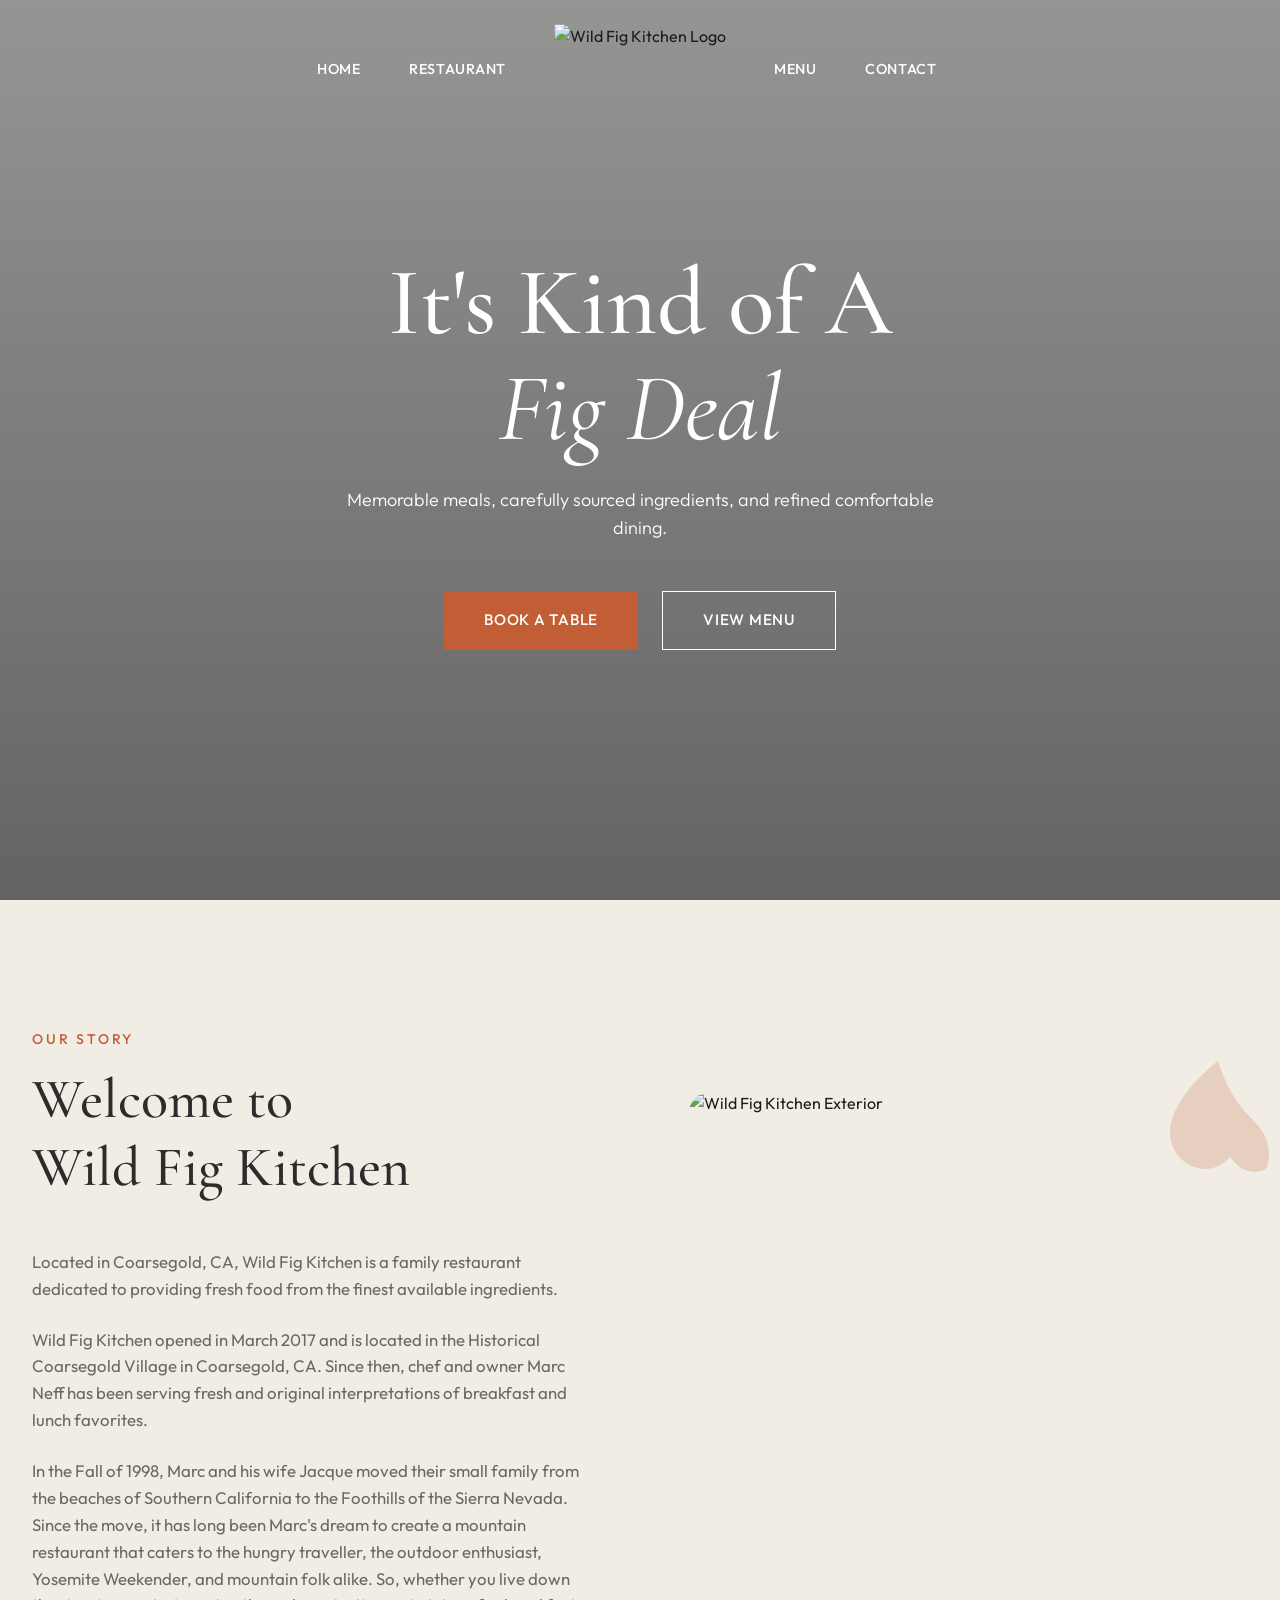
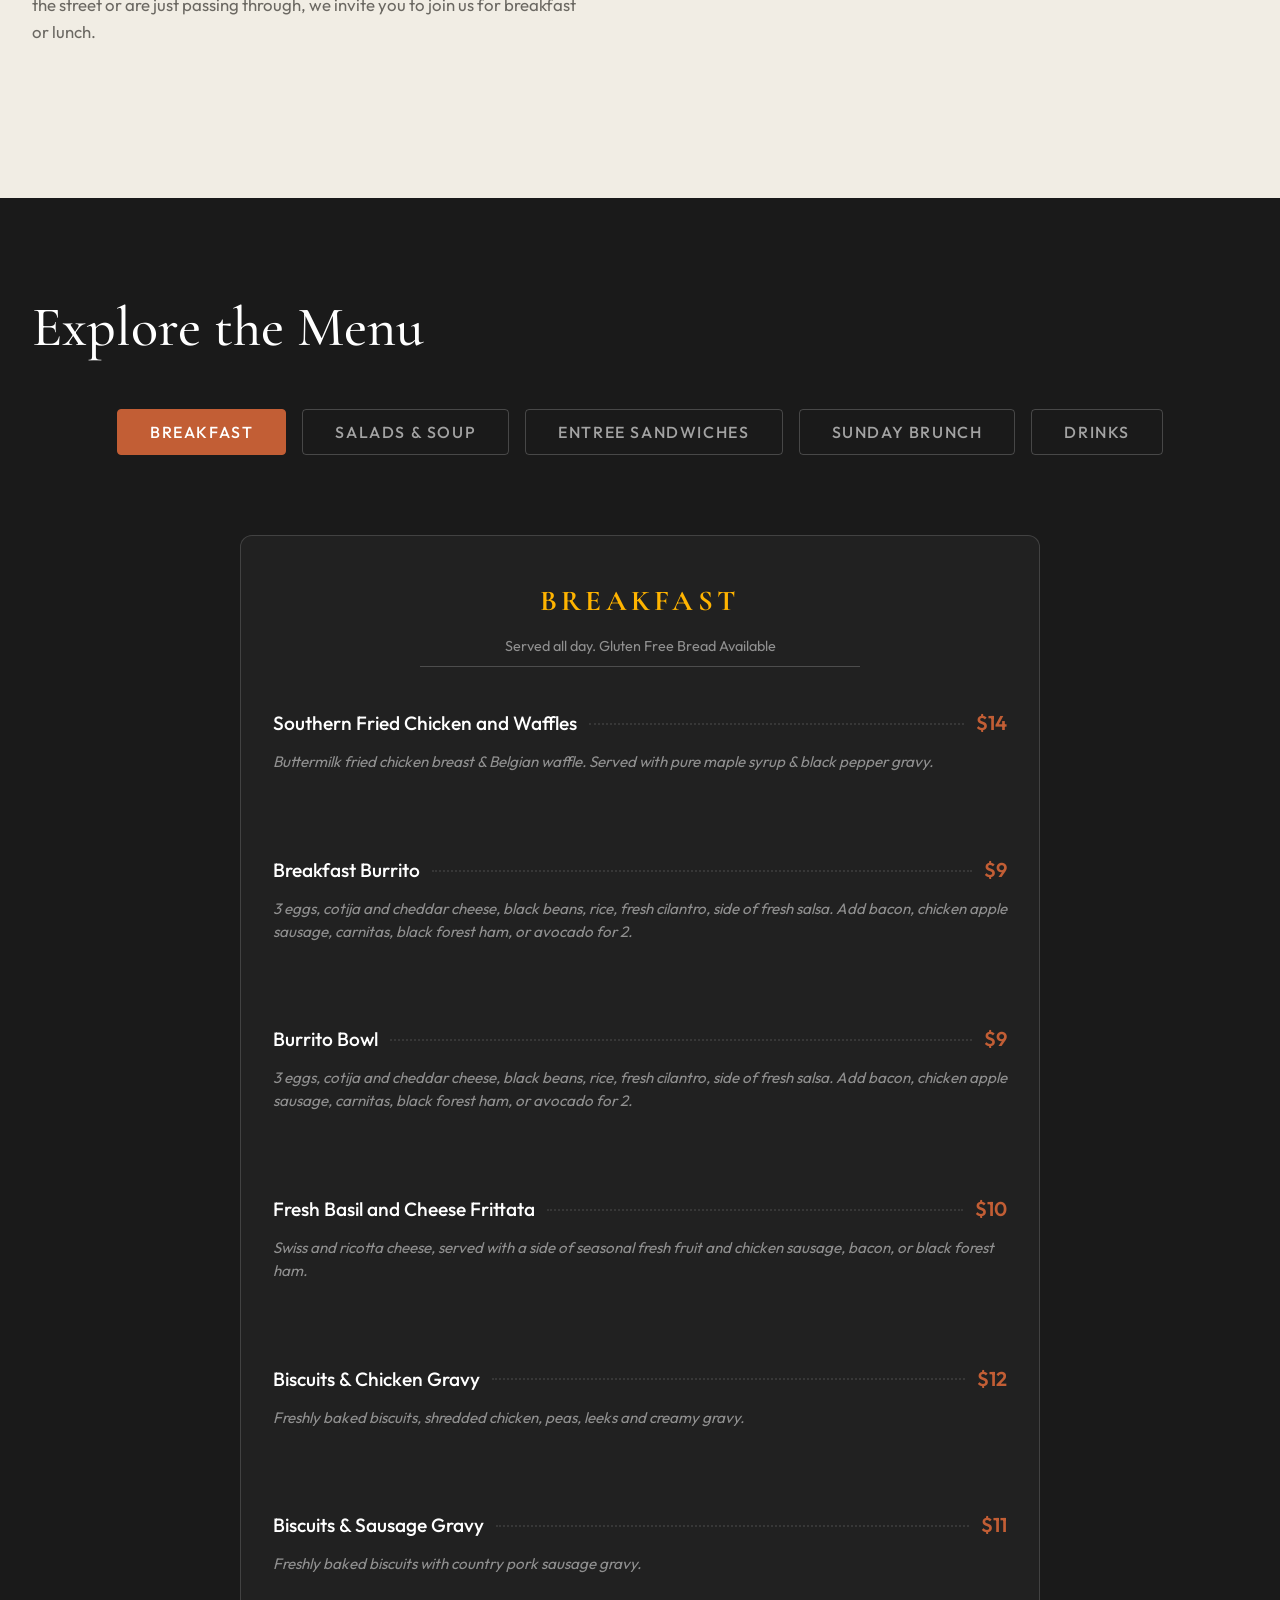
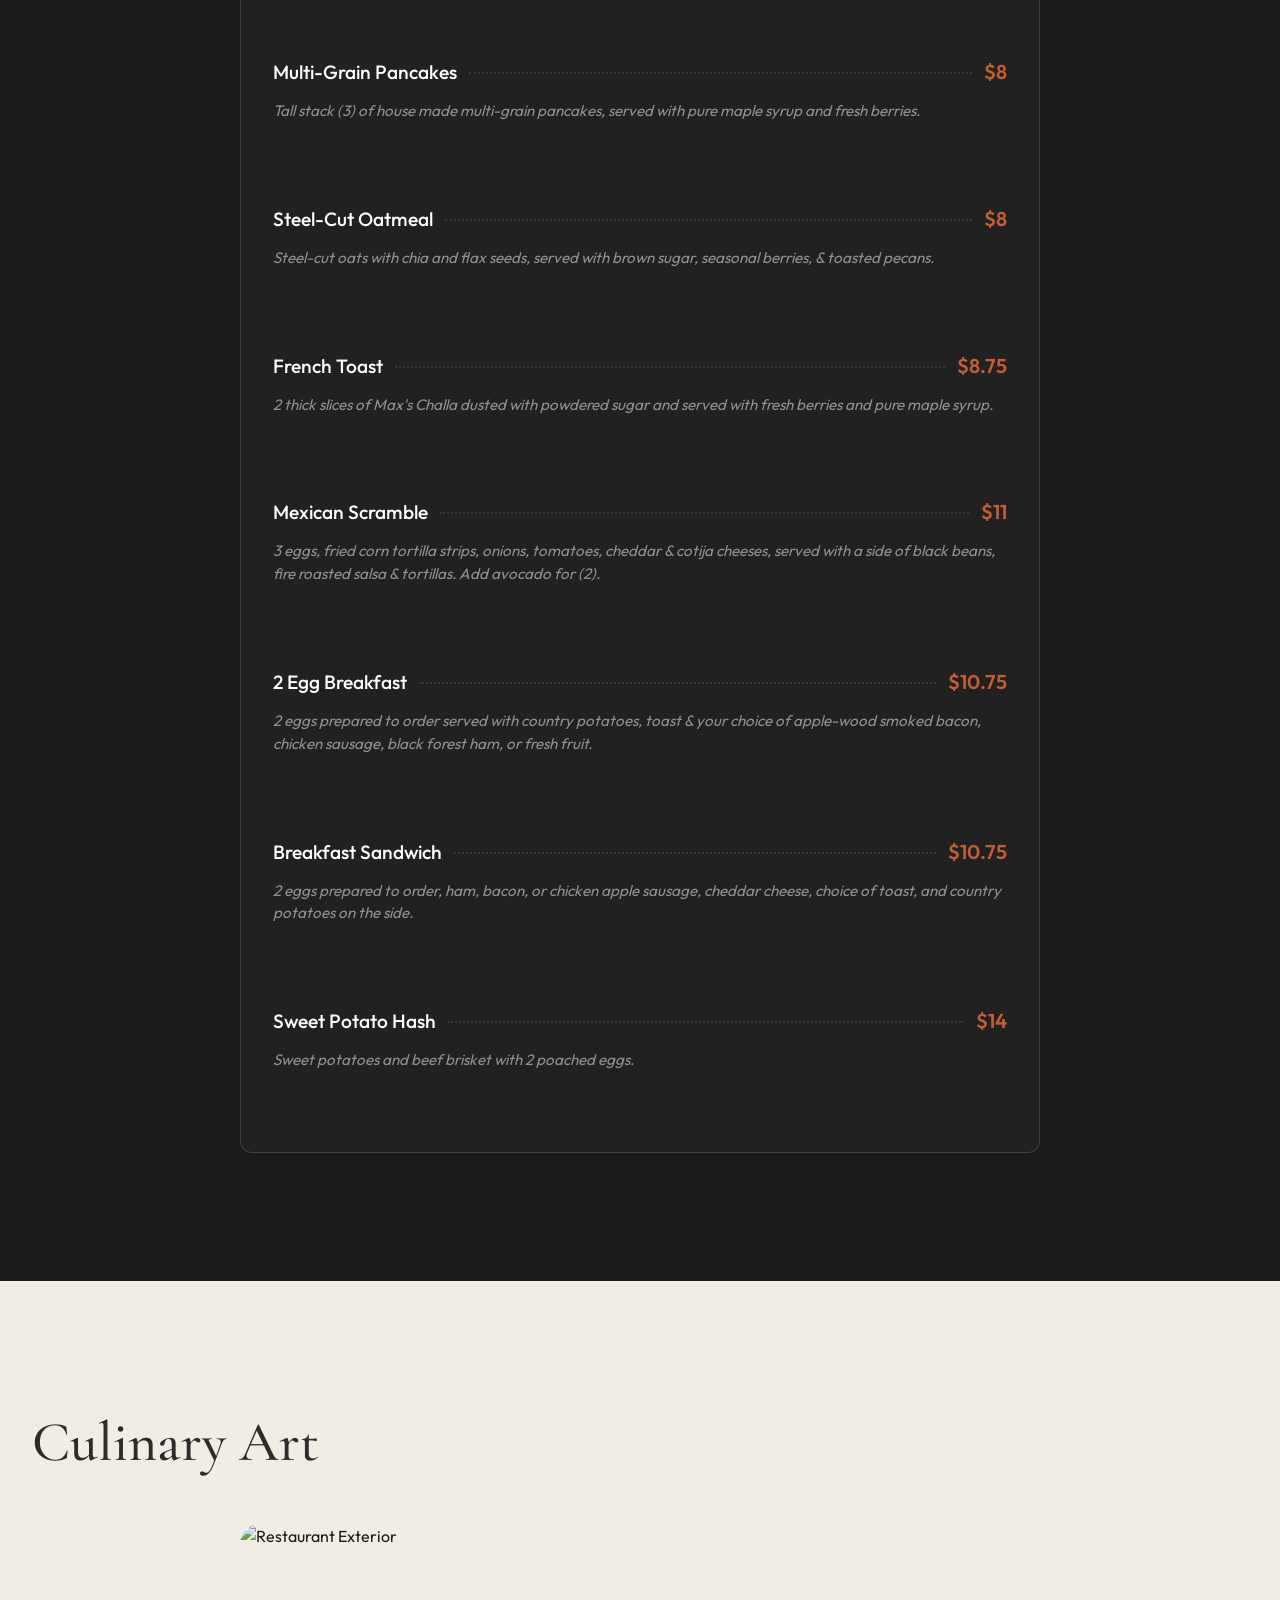
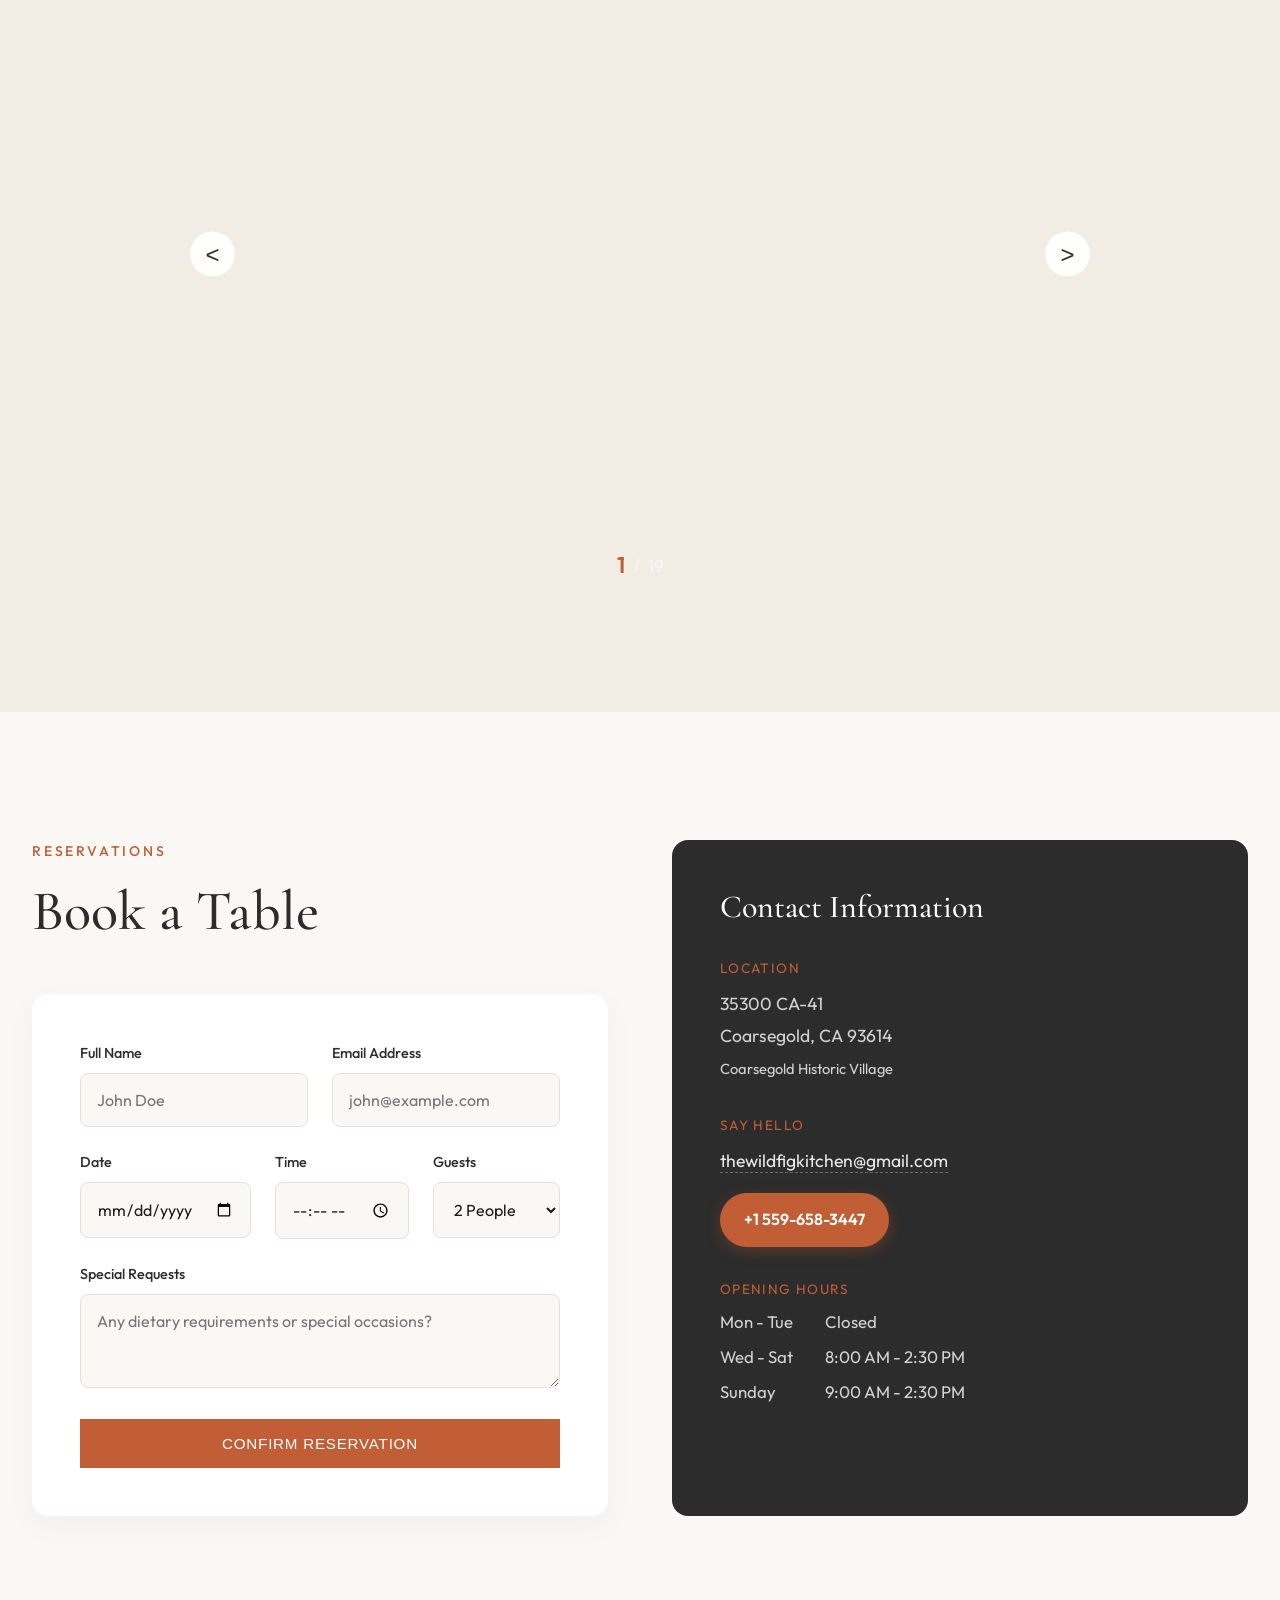
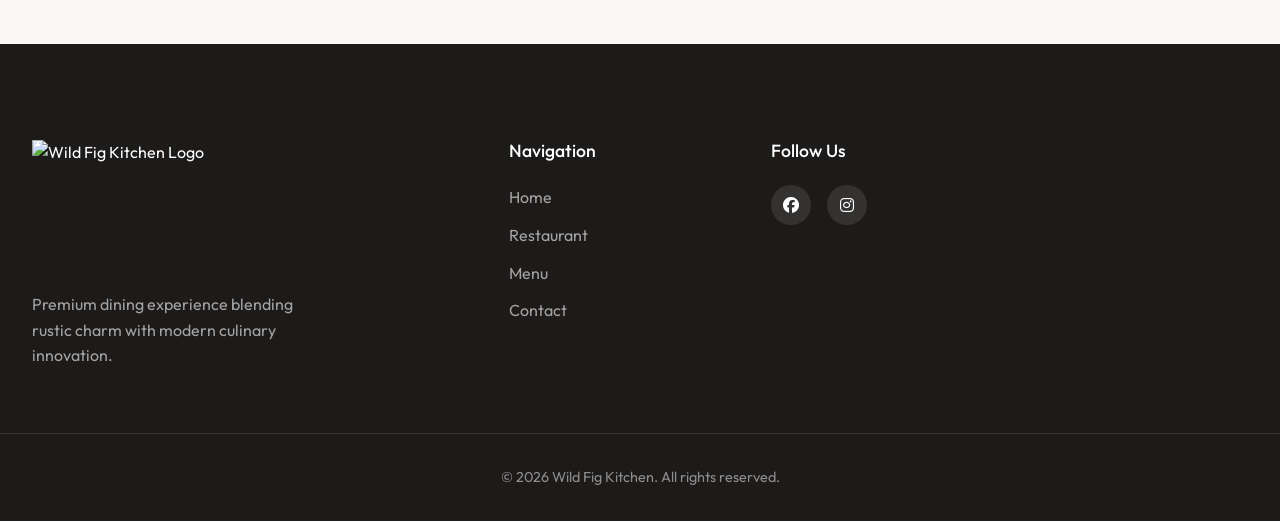
==== index.html @ 7c69e4b7 "Add files via upload" ====
<!DOCTYPE html>
<html lang="en">

<head>
    <meta charset="UTF-8">
    <meta name="viewport" content="width=device-width, initial-scale=1.0">
    <title>Wild Fig Kitchen | Premium Dining Experience</title>
    <!-- Fonts -->
    <link rel="preconnect" href="https://fonts.googleapis.com">
    <link rel="preconnect" href="https://fonts.gstatic.com" crossorigin>
    <link
        href="https://fonts.googleapis.com/css2?family=Cormorant+Garamond:ital,wght@0,400;0,500;0,600;0,700;1,400&family=Outfit:wght@300;400;500;600&display=swap"
        rel="stylesheet">
    <!-- Font Awesome -->
    <link rel="stylesheet" href="https://cdnjs.cloudflare.com/ajax/libs/font-awesome/6.5.1/css/all.min.css">
    <!-- Favicon -->
    <link rel="icon" type="image/png" href="assets/brand/logo.png">
    <!-- CSS -->
    <link rel="stylesheet" href="style.css">
</head>

<body>

    <!-- Navigation -->
    <nav class="navbar" id="navbar">
        <div class="nav-container">
            <ul class="nav-links left-links">
                <li><a href="#home">Home</a></li>
                <li><a href="#restaurant">Restaurant</a></li>
            </ul>

            <a href="#home" class="logo">
                <img src="assets/brand/logo.png" alt="Wild Fig Kitchen Logo" class="brand-logo">
            </a>

            <ul class="nav-links right-links">
                <li><a href="#menu">Menu</a></li>
                <li><a href="#contact">Contact</a></li>
            </ul>

            <button class="hamburger" id="hamburger" aria-label="Toggle Navigation">
                <span class="bar"></span>
                <span class="bar"></span>
                <span class="bar"></span>
            </button>
        </div>
        <!-- Mobile Navigation pane -->
        <div class="mobile-nav" id="mobile-nav">
            <ul class="mobile-links">
                <li><a href="#home">Home</a></li>
                <li><a href="#restaurant">Restaurant</a></li>
                <li><a href="#menu">Menu</a></li>
                <li><a href="#contact">Contact</a></li>
            </ul>
        </div>
    </nav>

    <!-- Hero Section -->
    <header class="hero" id="home">
        <!-- Background image is set in CSS -->
        <div class="hero-overlay"></div>
        <div class="hero-content">
            <h1 class="hero-title animate-on-load">It's Kind of A <br> <span class="text-italic">Fig Deal</span></h1>
            <p class="hero-subtitle animate-on-load delay-1">Memorable meals, carefully sourced ingredients, and refined
                comfortable dining.</p>
            <div class="hero-actions animate-on-load delay-2">
                <a href="#contact" class="btn btn-primary">Book a Table</a>
                <a href="#menu" class="btn btn-secondary">View Menu</a>
            </div>

        </div>
    </header>



    <!-- Restaurant Story -->
    <section class="section restaurant-story bg-alt" id="restaurant">
        <div class="container story-grid">
            <div class="story-content-column fade-in delay-2">
                <span class="section-subtitle">Our Story</span>
                <h2 class="section-title">Welcome to<br> Wild Fig Kitchen</h2>
                <p>Located in Coarsegold, CA, Wild Fig Kitchen is a family restaurant dedicated to providing fresh food
                    from the finest available ingredients.</p>
                <p>Wild Fig Kitchen opened in March 2017 and is located in the Historical Coarsegold Village in
                    Coarsegold, CA. Since then, chef and owner Marc Neff has been serving fresh and original
                    interpretations of breakfast and lunch favorites.</p>
                <p>In the Fall of 1998, Marc and his wife Jacque moved their small family from the beaches of Southern
                    California to the Foothills of the Sierra Nevada. Since the move, it has long been Marc's dream to
                    create a mountain restaurant that caters to the hungry traveller, the outdoor enthusiast, Yosemite
                    Weekender, and mountain folk alike. So, whether you live down the street or are just passing
                    through, we invite you to join us for breakfast or lunch.</p>
            </div>
            <div class="story-image-column fade-in">
                <div class="image-slider-wrapper">
                    <div class="image-slider">
                        <img src="./assets/exterior.jpg" alt="Wild Fig Kitchen Exterior" class="slide-img">
                        <img src="./assets/owner.jpg" alt="Wild Fig Kitchen Welcome" class="slide-img">
                        <img src="./assets/menu/monte-cristo.jpg" alt="Signature Monte Cristo Sandwich"
                            class="slide-img">
                        <img src="./assets/menu/wild-fig-salad.jpg" alt="Wild Fig Fresh Salad" class="slide-img">
                    </div>

                    <div class="leaf-decor">
                        <svg viewBox="0 0 100 100" fill="none" xmlns="http://www.w3.org/2000/svg">
                            <path
                                d="M50 0C50 0 10 30 10 60C10 76.5 23.5 90 40 90C47.5 90 55 86 60 80C75 100 90 90 90 90C90 90 100 70 80 50C70 40 60 30 50 0Z"
                                fill="currentColor" />
                        </svg>
                    </div>
                </div>
            </div>
        </div>
    </section>

    <!-- Menu Preview -->
    <section class="section menu-preview" id="menu">
        <div class="container">
            <h2 class="section-title text-center fade-in">Explore the Menu</h2>
            
            <div class="menu-tabs fade-in delay-1">
                <button class="tab-btn active" data-category="breakfast">Breakfast</button>
                <button class="tab-btn" data-category="salads-soup">Salads & Soup</button>
                <button class="tab-btn" data-category="entree-sandwiches">Entree Sandwiches</button>
                <button class="tab-btn" data-category="brunch">Sunday Brunch</button>
                <button class="tab-btn" data-category="drinks">Drinks</button>
            </div>

            <div class="menu-table-container fade-in delay-2">
                
                <!-- Breakfast Pane -->
                <div class="menu-category-pane active" id="breakfast">
                    <div class="menu-category-header">
                        <h3>Breakfast</h3>
                        <p>Served all day. Gluten Free Bread Available</p>
                    </div>
                    
                    <div class="menu-table">
                        <div class="menu-item-row">
                            <span class="menu-item-name">Southern Fried Chicken and Waffles</span>
                            <span class="menu-item-price">$14</span>
                            <p class="menu-item-desc">Buttermilk fried chicken breast & Belgian waffle. Served with pure maple syrup & black pepper gravy.</p>
                        </div>
                        <div class="menu-item-row">
                            <span class="menu-item-name">Breakfast Burrito</span>
                            <span class="menu-item-price">$9</span>
                            <p class="menu-item-desc">3 eggs, cotija and cheddar cheese, black beans, rice, fresh cilantro, side of fresh salsa. Add bacon, chicken apple sausage, carnitas, black forest ham, or avocado for 2.</p>
                        </div>
                        <div class="menu-item-row">
                            <span class="menu-item-name">Burrito Bowl</span>
                            <span class="menu-item-price">$9</span>
                            <p class="menu-item-desc">3 eggs, cotija and cheddar cheese, black beans, rice, fresh cilantro, side of fresh salsa. Add bacon, chicken apple sausage, carnitas, black forest ham, or avocado for 2.</p>
                        </div>
                        <div class="menu-item-row">
                            <span class="menu-item-name">Fresh Basil and Cheese Frittata</span>
                            <span class="menu-item-price">$10</span>
                            <p class="menu-item-desc">Swiss and ricotta cheese, served with a side of seasonal fresh fruit and chicken sausage, bacon, or black forest ham.</p>
                        </div>
                        <div class="menu-item-row">
                            <span class="menu-item-name">Biscuits & Chicken Gravy</span>
                            <span class="menu-item-price">$12</span>
                            <p class="menu-item-desc">Freshly baked biscuits, shredded chicken, peas, leeks and creamy gravy.</p>
                        </div>
                        <div class="menu-item-row">
                            <span class="menu-item-name">Biscuits & Sausage Gravy</span>
                            <span class="menu-item-price">$11</span>
                            <p class="menu-item-desc">Freshly baked biscuits with country pork sausage gravy.</p>
                        </div>
                        <div class="menu-item-row">
                            <span class="menu-item-name">Multi-Grain Pancakes</span>
                            <span class="menu-item-price">$8</span>
                            <p class="menu-item-desc">Tall stack (3) of house made multi-grain pancakes, served with pure maple syrup and fresh berries.</p>
                        </div>
                        <div class="menu-item-row">
                            <span class="menu-item-name">Steel-Cut Oatmeal</span>
                            <span class="menu-item-price">$8</span>
                            <p class="menu-item-desc">Steel-cut oats with chia and flax seeds, served with brown sugar, seasonal berries, & toasted pecans.</p>
                        </div>
                        <div class="menu-item-row">
                            <span class="menu-item-name">French Toast</span>
                            <span class="menu-item-price">$8.75</span>
                            <p class="menu-item-desc">2 thick slices of Max's Challa dusted with powdered sugar and served with fresh berries and pure maple syrup.</p>
                        </div>
                        <div class="menu-item-row">
                            <span class="menu-item-name">Mexican Scramble</span>
                            <span class="menu-item-price">$11</span>
                            <p class="menu-item-desc">3 eggs, fried corn tortilla strips, onions, tomatoes, cheddar & cotija cheeses, served with a side of black beans, fire roasted salsa & tortillas. Add avocado for (2).</p>
                        </div>
                        <div class="menu-item-row">
                            <span class="menu-item-name">2 Egg Breakfast</span>
                            <span class="menu-item-price">$10.75</span>
                            <p class="menu-item-desc">2 eggs prepared to order served with country potatoes, toast & your choice of apple-wood smoked bacon, chicken sausage, black forest ham, or fresh fruit.</p>
                        </div>
                        <div class="menu-item-row">
                            <span class="menu-item-name">Breakfast Sandwich</span>
                            <span class="menu-item-price">$10.75</span>
                            <p class="menu-item-desc">2 eggs prepared to order, ham, bacon, or chicken apple sausage, cheddar cheese, choice of toast, and country potatoes on the side.</p>
                        </div>
                        <div class="menu-item-row">
                            <span class="menu-item-name">Sweet Potato Hash</span>
                            <span class="menu-item-price">$14</span>
                            <p class="menu-item-desc">Sweet potatoes and beef brisket with 2 poached eggs.</p>
                        </div>
                    </div>
                </div>

                <!-- Salads & Soup Pane -->
                <div class="menu-category-pane" id="salads-soup">
                    <div class="menu-category-header">
                        <h3>Salads & Soup</h3>
                        <p>Freshly prepared daily with the finest ingredients</p>
                    </div>
                    
                    <div class="menu-table">
                        <div class="menu-item-row">
                            <span class="menu-item-name">Firefall House Salad</span>
                            <span class="menu-item-price">$10</span>
                            <p class="menu-item-desc">Spring lettuce mix with caramelized pecans and feta cheese tossed with balsamic vinaigrette.</p>
                        </div>
                        <div class="menu-item-row">
                            <span class="menu-item-name">Wild Fig Salad</span>
                            <span class="menu-item-price">$13</span>
                            <p class="menu-item-desc">Arugula, goat cheese, seasonal fresh figs with honey-balsamic vinaigrette.</p>
                        </div>
                        <div class="menu-item-row">
                            <span class="menu-item-name">Chinese Chicken Salad</span>
                            <span class="menu-item-price">$13</span>
                            <p class="menu-item-desc">Sesame-crusted chicken breast on a bed of lettuces, cilantro, wontons & sai fun noodles tossed with an Asian soy dressing.</p>
                        </div>
                        <div class="menu-item-row">
                            <span class="menu-item-name">Soup of the Day</span>
                            <span class="menu-item-price">$4.75 / $6.75</span>
                            <p class="menu-item-desc">Made fresh daily, 6oz cup or 10oz bowl.</p>
                        </div>
                        <div class="menu-item-row">
                            <span class="menu-item-name">Cup of Soup & 1/2 Sandwich</span>
                            <span class="menu-item-price">$10.75</span>
                            <p class="menu-item-desc">Your choice of Turkey Club, Chicken Salad Sandwich, Turkey Pesto, Fresh Veggie Sandwich, Grilled Cheese Caprese.</p>
                        </div>
                        <div class="menu-item-row">
                            <span class="menu-item-name">Cup of Soup & Small House Salad</span>
                            <span class="menu-item-price">$10.75</span>
                            <p class="menu-item-desc">Upgrade to Wild Fig Salad (+1).</p>
                        </div>
                    </div>
                </div>

                <!-- Entree Sandwiches Pane -->
                <div class="menu-category-pane" id="entree-sandwiches">
                    <div class="menu-category-header">
                        <h3>Entree Sandwiches & More</h3>
                        <p>Served with Small House Salad, French Fries, or Fresh Seasonal Fruit Salad (+$1)</p>
                    </div>
                    
                    <div class="menu-table">
                        <div class="menu-item-row">
                            <span class="menu-item-name">Turkey Club</span>
                            <span class="menu-item-price">$14</span>
                            <p class="menu-item-desc">Oven-roasted turkey, bacon, sprouts, avocado, and fresh tomatoes on focaccia bread.</p>
                        </div>
                        <div class="menu-item-row">
                            <span class="menu-item-name">Grilled Turkey & Pesto</span>
                            <span class="menu-item-price">$14</span>
                            <p class="menu-item-desc">Oven-roasted turkey, basil pesto, tomato, & provolone cheese on ciabatta roll.</p>
                        </div>
                        <div class="menu-item-row">
                            <span class="menu-item-name">Cubano</span>
                            <span class="menu-item-price">$14.75</span>
                            <p class="menu-item-desc">Pulled pork, black forest ham, swiss cheese, pickles, and mustard on french roll.</p>
                        </div>
                        <div class="menu-item-row">
                            <span class="menu-item-name">BBQ Brisket Sandwich</span>
                            <span class="menu-item-price">$13.75</span>
                            <p class="menu-item-desc">Beef brisket, BBQ sauce, cheddar cheese, house slaw, house pickles.</p>
                        </div>
                        <div class="menu-item-row">
                            <span class="menu-item-name">Southern Fried Chicken Sandwich</span>
                            <span class="menu-item-price">$9</span>
                            <p class="menu-item-desc">Fried Chicken Breast, House Slaw, House Pickles & Chipotle Mayo on a Max’s roll.</p>
                        </div>
                        <div class="menu-item-row">
                            <span class="menu-item-name">Grilled Cheese Caprese</span>
                            <span class="menu-item-price">$13</span>
                            <p class="menu-item-desc">Provolone, fresh basil, and roasted tomato on sourdough. Add black forest ham or applewood-smoked bacon for 2.</p>
                        </div>
                        <div class="menu-item-row">
                            <span class="menu-item-name">Grilled Chicken Sandwich</span>
                            <span class="menu-item-price">$12</span>
                            <p class="menu-item-desc">Grilled chicken breast, romaine lettuce, tarragon mayo on a croissant.</p>
                        </div>
                        <div class="menu-item-row">
                            <span class="menu-item-name">Classic Chicken Salad Sandwich</span>
                            <span class="menu-item-price">$12</span>
                            <p class="menu-item-desc">Fresh tarragon, toasted pecans & celery with lettuce & tomato on whole-wheat bread.</p>
                        </div>
                        <div class="menu-item-row">
                            <span class="menu-item-name">Bacon, Lettuce, & Tomato</span>
                            <span class="menu-item-price">$14</span>
                            <p class="menu-item-desc">Applewood-smoked bacon, lettuce & tomato on sourdough. Add avocado 2.</p>
                        </div>
                        <div class="menu-item-row">
                            <span class="menu-item-name">Wild Fig Burger</span>
                            <span class="menu-item-price">$13</span>
                            <p class="menu-item-desc">1/3 pound beef patty with arugula, goat cheese, caramelized onions & fig jam. Add applewood-smoked bacon for 2.</p>
                        </div>
                        <div class="menu-item-row">
                            <span class="menu-item-name">Classic Burger</span>
                            <span class="menu-item-price">$11.75</span>
                            <p class="menu-item-desc">1/3 beef patty with cheddar cheese, lettuce, tomato, pickles & house sauce. Add applewood-smoked bacon or avocado for 2.</p>
                        </div>
                        <div class="menu-item-row">
                            <span class="menu-item-name">Grilled Veggie</span>
                            <span class="menu-item-price">$10.75</span>
                            <p class="menu-item-desc">Grilled zucchini, roasted red bell pepper, goat cheese, baby lettuces, & red pepper mayo on focaccia bread.</p>
                        </div>
                        <div class="menu-item-row">
                            <span class="menu-item-name">Fresh Veggie Sandwich</span>
                            <span class="menu-item-price">$13</span>
                            <p class="menu-item-desc">Avocado, cucumber, tomato, onion, sprouts & provolone cheese on whole wheat.</p>
                        </div>
                        <div class="menu-item-row">
                            <span class="menu-item-name">Baja Fish Tacos</span>
                            <span class="menu-item-price">$13</span>
                            <p class="menu-item-desc">2 tacos, fresh fish of the day, cabbage, avocado, salsa, & baja sauce. Served with a side of black beans.</p>
                        </div>
                    </div>
                </div>

                <!-- Sunday Brunch Pane -->
                <div class="menu-category-pane" id="brunch">
                    <div class="menu-category-header">
                        <h3>Sunday Brunch</h3>
                        <p>But first, Brunch. Served Sundays with love.</p>
                    </div>
                    
                    <div class="menu-table">
                        <div class="menu-item-row">
                            <span class="menu-item-name">Roasted Tomato Benedict</span>
                            <span class="menu-item-price">$13.75</span>
                            <p class="menu-item-desc">Sourdough round, roasted tomato, poached egg, crumbled bacon, & hollandaise.</p>
                        </div>
                        <div class="menu-item-row">
                            <span class="menu-item-name">French Toast Monte Cristo</span>
                            <span class="menu-item-price">$12.75</span>
                            <p class="menu-item-desc">Turkey, bacon, swiss cheese, & apple grilled in french toast; served with a side of black pepper honey sauce.</p>
                        </div>
                        <div class="menu-item-row">
                            <span class="menu-item-name">Swedish Pancakes</span>
                            <span class="menu-item-price">$14</span>
                            <p class="menu-item-desc">3 berry-filled and rolled pancakes served with pure maple syrup.</p>
                        </div>
                        <div class="menu-item-row">
                            <span class="menu-item-name">Southern Fried Chicken and Waffles</span>
                            <span class="menu-item-price">$14</span>
                            <p class="menu-item-desc">Buttermilk fried chicken breast & Belgian waffle. Served with pure maple syrup & black pepper gravy.</p>
                        </div>
                        <div class="menu-item-row">
                            <span class="menu-item-name">Sweet Potato Hash</span>
                            <span class="menu-item-price">$12</span>
                            <p class="menu-item-desc">Sweet potatoes and beef brisket with 2 poached eggs on top.</p>
                        </div>
                        <div class="menu-item-row">
                            <span class="menu-item-name">Biscuits & Chicken Gravy</span>
                            <span class="menu-item-price">$11</span>
                            <p class="menu-item-desc">Fresh housemade biscuits, shredded chicken, leeks, peas, & creamy gravy.</p>
                        </div>
                        <div class="menu-item-row">
                            <span class="menu-item-name">Biscuits & Sausage Gravy</span>
                            <span class="menu-item-price">$11</span>
                            <p class="menu-item-desc">Freshly baked biscuits with country pork sausage gravy.</p>
                        </div>
                        <div class="menu-item-row">
                            <span class="menu-item-name">Mexican Scramble</span>
                            <span class="menu-item-price">$9</span>
                            <p class="menu-item-desc">3 eggs, fried corn tortillas, onions, tomatoes cheddar & cotija cheeses, served with a side of black beans, fire roasted salsa & tortillas.</p>
                        </div>
                    </div>
                </div>

                <!-- Drinks Pane -->
                <div class="menu-category-pane" id="drinks">
                    <div class="menu-category-header">
                        <h3>Wine, Beer & Beverages</h3>
                        <p>A curated selection to complement your meal</p>
                    </div>
                    
                    <div class="menu-table">
                        <div class="menu-item-row">
                            <span class="menu-item-name">Wine Selection</span>
                            <span class="menu-item-price">$7 / $20</span>
                            <p class="menu-item-desc">Ask about our wine selection!</p>
                        </div>
                        <div class="menu-item-row">
                            <span class="menu-item-name">NV Mas Fi Cava Brut</span>
                            <span class="menu-item-price">$7</span>
                            <p class="menu-item-desc">Spain</p>
                        </div>
                        <div class="menu-item-row">
                            <span class="menu-item-name">Mimosa</span>
                            <span class="menu-item-price">$7</span>
                            <p class="menu-item-desc">Fresh squeezed orange juice and Cava Brut</p>
                        </div>
                        <div class="menu-item-row">
                            <span class="menu-item-name">12 oz Beer</span>
                            <span class="menu-item-price">$4.75</span>
                        </div>
                        <div class="menu-item-row">
                            <span class="menu-item-name">16 oz Beer</span>
                            <span class="menu-item-price">$6.5</span>
                        </div>
                        <div class="menu-item-row">
                            <span class="menu-item-name">Coffee</span>
                            <span class="menu-item-price">$2.75</span>
                            <p class="menu-item-desc">Mariposa Roasting Company special wild fig kitchen roast</p>
                        </div>
                        <div class="menu-item-row">
                            <span class="menu-item-name">Double Espresso</span>
                            <span class="menu-item-price">$2.5</span>
                        </div>
                        <div class="menu-item-row">
                            <span class="menu-item-name">Cappuccino or Latte</span>
                            <span class="menu-item-price">$3.75</span>
                        </div>
                        <div class="menu-item-row">
                            <span class="menu-item-name">Mocha</span>
                            <span class="menu-item-price">$4</span>
                        </div>
                        <div class="menu-item-row">
                            <span class="menu-item-name">Numi Organic Tea</span>
                            <span class="menu-item-price">$2.5</span>
                            <p class="menu-item-desc">Jasmine green, english breakfast, camomile, mint</p>
                        </div>
                        <div class="menu-item-row">
                            <span class="menu-item-name">Fresh Orange Juice- 8oz</span>
                            <span class="menu-item-price">$4</span>
                        </div>
                        <div class="menu-item-row">
                            <span class="menu-item-name">Martinelli's Apple Juice</span>
                            <span class="menu-item-price">$3</span>
                        </div>
                        <div class="menu-item-row">
                            <span class="menu-item-name">Iced Tea</span>
                            <span class="menu-item-price">$2.75</span>
                        </div>
                        <div class="menu-item-row">
                            <span class="menu-item-name">Soda</span>
                            <span class="menu-item-price">$2.75</span>
                            <p class="menu-item-desc">Assorted</p>
                        </div>
                    </div>
                </div>

            </div>
        </div>
    </section>

    <!-- Gallery Section -->
    <section class="section gallery bg-alt" id="gallery">
        <div class="container">
            <h2 class="section-title text-center fade-in">Culinary Art</h2>
            <div class="gallery-slider-wrapper fade-in delay-1">
                <button class="slider-arrow prev" aria-label="Previous image">&lt;</button>
                <div class="gallery-slider">
                    <div class="slider-track">
                        <div class="gallery-item active"><img src="./assets/exterior.jpg" alt="Restaurant Exterior" data-full="./assets/exterior.jpg"></div>
                        <div class="gallery-item"><img src="./assets/owner.jpg" alt="Friendly Staff" data-full="./assets/owner.jpg"></div>
                        <div class="gallery-item"><img src="./assets/menu/monte-cristo.jpg" alt="Monte Cristo close-up" data-full="./assets/menu/monte-cristo.jpg"></div>
                        <div class="gallery-item"><img src="./assets/gallery/IMG-1400.jfif" alt="Restaurant Atmosphere" data-full="./assets/gallery/IMG-1400.jfif"></div>
                        <div class="gallery-item"><img src="./assets/gallery/IMG-2276.jfif" alt="Delicious Food" data-full="./assets/gallery/IMG-2276.jfif"></div>
                        <div class="gallery-item"><img src="./assets/gallery/IMG-2366.jfif" alt="Interior Details" data-full="./assets/gallery/IMG-2366.jfif"></div>
                        <div class="gallery-item"><img src="./assets/gallery/IMG-3327.jfif" alt="Chef's Special" data-full="./assets/gallery/IMG-3327.jfif"></div>
                        <div class="gallery-item"><img src="./assets/gallery/IMG-4228.jfif" alt="Cozy Seating" data-full="./assets/gallery/IMG-4228.jfif"></div>
                        <div class="gallery-item"><img src="./assets/gallery/IMG-4269.jfif" alt="Fresh Ingredients" data-full="./assets/gallery/IMG-4269.jfif"></div>
                        <div class="gallery-item"><img src="./assets/gallery/IMG-4350.jfif" alt="Bistro Vibe" data-full="./assets/gallery/IMG-4350.jfif"></div>
                        <div class="gallery-item"><img src="./assets/gallery/IMG-5346.jfif" alt="Gourmet Dish" data-full="./assets/gallery/IMG-5346.jfif"></div>
                        <div class="gallery-item"><img src="./assets/gallery/IMG-5352.jfif" alt="Fine Dining" data-full="./assets/gallery/IMG-5352.jfif"></div>
                        <div class="gallery-item"><img src="./assets/gallery/IMG-5375.jfif" alt="Warm Hospitality" data-full="./assets/gallery/IMG-5375.jfif"></div>
                        <div class="gallery-item"><img src="./assets/gallery/IMG-7454.jfif" alt="Artisan Bread" data-full="./assets/gallery/IMG-7454.jfif"></div>
                        <div class="gallery-item"><img src="./assets/gallery/IMG-7915.jfif" alt="Restaurant Interior" data-full="./assets/gallery/IMG-7915.jfif"></div>
                        <div class="gallery-item"><img src="./assets/gallery/IMG-9343.jfif" alt="Signature Coffee" data-full="./assets/gallery/IMG-9343.jfif"></div>
                        <div class="gallery-item"><img src="./assets/gallery/IMG_3672.jfif" alt="Sweet Treats" data-full="./assets/gallery/IMG_3672.jfif"></div>
                        <div class="gallery-item"><img src="./assets/menu/wild-fig-salad.jpg" alt="Healthy Salads" data-full="./assets/menu/wild-fig-salad.jpg"></div>
                        <div class="gallery-item"><img src="./assets/menu/baked-goods.jpg" alt="Fresh Baked Cakes" data-full="./assets/menu/baked-goods.jpg"></div>
                    </div>
                </div>
                <button class="slider-arrow next" aria-label="Next image">&gt;</button>
                
                <div class="slider-counter">
                    <span id="current-slide">1</span> / <span id="total-slides">19</span>
                </div>
            </div>
        </div>
    </section>

    <!-- Lightbox -->
    <div class="lightbox" id="lightbox">
        <button class="lightbox-close" aria-label="Close lightbox">&times;</button>
        <img class="lightbox-img" id="lightbox-img" src="" alt="Enlarged gallery image">
    </div>

    <!-- Contact Section -->
    <section class="section contact" id="contact">
        <div class="container contact-grid">
            <div class="contact-form-column fade-in">
                <span class="section-subtitle">Reservations</span>
                <h2 class="section-title">Book a Table</h2>
                <form id="booking-form" class="booking-form" action="https://formsubmit.co/thewildfigkitchen@gmail.com" method="POST">
                    <!-- FormSubmit Configuration -->
                    <input type="hidden" name="_subject" value="New Table Reservation - Wild Fig Kitchen">
                    <input type="hidden" name="_captcha" value="false">
                    <input type="hidden" name="_template" value="table">
                    <div class="form-row">
                        <div class="form-group">
                            <label for="name">Full Name</label>
                            <input type="text" id="name" name="Full Name" placeholder="John Doe" required>
                        </div>
                        <div class="form-group">
                            <label for="email">Email Address</label>
                            <input type="email" id="email" name="_replyto" placeholder="john@example.com" required>
                        </div>
                    </div>
                    <div class="form-row">
                        <div class="form-group">
                            <label for="date">Date</label>
                            <input type="date" id="date" name="Date" required>
                        </div>
                        <div class="form-group">
                            <label for="time">Time</label>
                            <input type="time" id="time" name="Time" required>
                        </div>
                        <div class="form-group">
                            <label for="guests">Guests</label>
                            <select id="guests" name="Guests" required>
                                <option value="1">1 Person</option>
                                <option value="2" selected>2 People</option>
                                <option value="3">3 People</option>
                                <option value="4">4 People</option>
                                <option value="5+">5+ People</option>
                            </select>
                        </div>
                    </div>
                    <div class="form-group">
                        <label for="message">Special Requests</label>
                        <textarea id="message" name="Special Requests" rows="3"
                            placeholder="Any dietary requirements or special occasions?"></textarea>
                    </div>
                    <button type="submit" class="btn btn-primary w-100">Confirm Reservation</button>
                    <input type="hidden" name="_next" value="https://wildfigkitchen.com/thanks.html">
                </form>
            </div>

            <div class="contact-info-column fade-in delay-2">
                <div class="info-card">
                    <h3 class="info-title">Contact Information</h3>

                    <div class="info-item">
                        <span class="info-label">Location</span>
                        <p>35300 CA-41<br>Coarsegold, CA 93614<br><small>Coarsegold Historic Village</small></p>
                    </div>

                    <div class="info-item">
                        <span class="info-label">Say Hello</span>
                        <p><a href="mailto:thewildfigkitchen@gmail.com" class="email-link">thewildfigkitchen@gmail.com</a><br>
                            <a href="tel:+15596583447" class="phone-btn">+1 559-658-3447</a>
                        </p>
                    </div>

                    <div class="info-item">
                        <span class="info-label">Opening Hours</span>
                        <div class="hours-grid">
                            <span>Mon - Tue</span>
                            <span>Closed</span>
                            <span>Wed - Sat</span>
                            <span>8:00 AM - 2:30 PM</span>
                            <span>Sunday</span>
                            <span>9:00 AM - 2:30 PM</span>
                        </div>
                    </div>
                </div>
            </div>
        </div>
    </section>

    <!-- Footer -->
    <footer class="footer">
        <div class="container footer-grid">
            <div class="footer-brand">
                <img src="assets/brand/logo.png" alt="Wild Fig Kitchen Logo" class="footer-logo">
                <p>Premium dining experience blending rustic charm with modern culinary innovation.</p>
            </div>

            <div class="footer-links-group">
                <h4>Navigation</h4>
                <ul>
                    <li><a href="#home">Home</a></li>
                    <li><a href="#restaurant">Restaurant</a></li>
                    <li><a href="#menu">Menu</a></li>
                    <li><a href="#contact">Contact</a></li>
                </ul>
            </div>



            <div class="footer-social">
                <h4>Follow Us</h4>
                <div class="social-icons">
                    <a href="https://www.facebook.com/wildfigkitchen/" target="_blank" aria-label="Facebook"><i class="fa-brands fa-facebook"></i></a>
                    <a href="https://www.instagram.com/wildfigkitchen/" target="_blank" aria-label="Instagram"><i class="fa-brands fa-instagram"></i></a>
                </div>
            </div>
        </div>
    <div class="footer-bottom container">
        <p>&copy; <span id="current-year"></span> Wild Fig Kitchen. All rights reserved.</p>
    </div>
</footer>

<!-- Scripts -->
<script src="script.js"></script>
</body>
</html>
---- style.css ----
/* =========================================
   VARIABLES & THEME
   ========================================= */
:root {
    /* Colors */
    --clr-primary: #C25E35;
    /* Warm Orange */
    --clr-primary-hover: #A54D29;
    --clr-secondary: #2C2C2C;
    /* Dark Charcoal */
    --clr-bg: #F9F8F5;
    /* Off-white Base */
    --clr-bg-alt: #F1EDE4;
    /* Soft Grey for alternation */
    --clr-surface: #FFFFFF;
    --clr-text-main: #1D1B1A;
    --clr-text-muted: #6B6862;
    --clr-border: #E5E1D8;

    /* Typography */
    --font-heading: 'Cormorant Garamond', serif;
    --font-body: 'Outfit', sans-serif;

    /* Shadows */
    --shadow-soft: 0 10px 30px rgba(0, 0, 0, 0.04);
    --shadow-hover: 0 20px 40px rgba(0, 0, 0, 0.08);

    /* Transitions */
    --transition-fast: 0.2s ease-out;
    --transition-normal: 0.4s cubic-bezier(0.2, 0.8, 0.2, 1);
    --transition-slow: 0.8s cubic-bezier(0.2, 0.8, 0.2, 1);
}

/* =========================================
   RESET & BASE STYLES
   ========================================= */
* {
    margin: 0;
    padding: 0;
    box-sizing: border-box;
}

html {
    scroll-behavior: smooth;
    font-size: 16px;
}

body {
    font-family: var(--font-body);
    background-color: var(--clr-bg);
    color: var(--clr-text-main);
    line-height: 1.6;
    overflow-x: hidden;
    -webkit-font-smoothing: antialiased;
}

h1,
h2,
h3,
h4,
h5,
h6 {
    font-family: var(--font-heading);
    font-weight: 500;
    line-height: 1.2;
    color: var(--clr-secondary);
}

a {
    text-decoration: none;
    color: inherit;
}

ul {
    list-style: none;
}

img {
    max-width: 100%;
    height: auto;
    display: block;
}

.container {
    width: 100%;
    max-width: 1280px;
    margin: 0 auto;
    padding: 0 2rem;
}

.section {
    padding: 8rem 0;
}

.bg-alt {
    background-color: var(--clr-bg-alt);
}

.text-center {
    text-align: center;
}

.mt-4 {
    margin-top: 2rem;
}

.w-100 {
    width: 100%;
}

.text-italic {
    font-style: italic;
    font-weight: 400;
}

/* Typography elements */
.section-subtitle {
    display: block;
    font-size: 0.875rem;
    text-transform: uppercase;
    letter-spacing: 0.2em;
    color: var(--clr-primary);
    margin-bottom: 1rem;
    font-weight: 500;
}

.section-title {
    font-size: 3.5rem;
    margin-bottom: 3rem;
    position: relative;
    display: inline-block;
}

/* Buttons */
.btn {
    display: inline-flex;
    align-items: center;
    justify-content: center;
    padding: 1rem 2.5rem;
    font-size: 0.95rem;
    font-weight: 500;
    letter-spacing: 0.05em;
    text-transform: uppercase;
    transition: var(--transition-normal);
    cursor: pointer;
    border: none;
    outline: none;
}

.btn-primary {
    background-color: var(--clr-primary);
    color: white;
}

.btn-primary:hover {
    background-color: var(--clr-primary-hover);
    transform: translateY(-2px);
    box-shadow: 0 8px 15px rgba(194, 94, 53, 0.2);
}

.btn-secondary {
    background-color: transparent;
    color: white;
    border: 1px solid white;
}

.btn-secondary:hover {
    background-color: white;
    color: var(--clr-secondary);
}

.btn-outline {
    background-color: transparent;
    color: var(--clr-secondary);
    border: 1px solid var(--clr-secondary);
}

.btn-outline:hover {
    background-color: var(--clr-secondary);
    color: white;
}

/* =========================================
   NAVIGATION
   ========================================= */
.navbar {
    position: fixed;
    top: 0;
    left: 0;
    width: 100%;
    z-index: 1000;
    padding: 1.5rem 0;
    transition: transform 0.4s cubic-bezier(0.4, 0, 0.2, 1), background-color 0.4s ease, padding 0.4s ease, box-shadow 0.4s ease;
}

.navbar--hidden {
    transform: translateY(-100%);
}

.navbar.scrolled {
    background-color: rgba(255, 255, 255, 0.95);
    backdrop-filter: blur(10px);
    padding: 1rem 0;
    box-shadow: var(--shadow-soft);
}

.navbar.scrolled .nav-links a,
.navbar.scrolled .logo,
.navbar.scrolled .hamburger .bar {
    color: var(--clr-secondary);
}

.navbar.scrolled .hamburger .bar {
    background-color: var(--clr-secondary);
}

.nav-container {
    max-width: 1400px;
    margin: 0 auto;
    padding: 0 2rem;
    display: flex;
    justify-content: space-between;
    align-items: center;
}

.logo {
    display: flex;
    align-items: center;
    justify-content: center;
    transition: var(--transition-normal);
}

.brand-logo {
    height: 90px;
    width: auto;
    object-fit: contain;
    transition: var(--transition-normal);
}

.navbar.scrolled .brand-logo {
    height: 70px;
}

.nav-links {
    display: flex;
    gap: 3rem;
}

.nav-links.left-links {
    justify-content: flex-end;
    flex: 1;
    margin-right: 3rem;
}

.nav-links.right-links {
    justify-content: flex-start;
    flex: 1;
    margin-left: 3rem;
}

.nav-links a {
    color: white;
    font-size: 0.9rem;
    font-weight: 500;
    letter-spacing: 0.05em;
    text-transform: uppercase;
    position: relative;
    padding-bottom: 0.2rem;
    transition: var(--transition-normal);
}

.nav-links a::after {
    content: '';
    position: absolute;
    bottom: 0;
    left: 0;
    width: 0;
    height: 1px;
    background-color: currentColor;
    transition: var(--transition-normal);
}

.nav-links a:hover::after {
    width: 100%;
}

.hamburger {
    display: none;
    background: none;
    border: none;
    cursor: pointer;
    z-index: 1001;
}

.bar {
    display: block;
    width: 25px;
    height: 2px;
    margin: 5px auto;
    background-color: white;
    transition: var(--transition-normal);
}

.mobile-nav {
    position: fixed;
    top: 0;
    left: 0;
    width: 100%;
    height: 100vh;
    background-color: var(--clr-bg);
    display: flex;
    align-items: center;
    justify-content: center;
    transform: translateY(-100%);
    transition: var(--transition-normal);
    z-index: 999;
}

.mobile-nav.active {
    transform: translateY(0);
}

.mobile-links {
    text-align: center;
}

.mobile-links li {
    margin: 2rem 0;
}

.mobile-links a {
    font-family: var(--font-heading);
    font-size: 2.5rem;
    color: var(--clr-secondary);
}

/* Mobile Nav Open State */
body.nav-open {
    overflow: hidden;
}

.hamburger.active .bar:nth-child(2) {
    opacity: 0;
}

.hamburger.active .bar:nth-child(1) {
    transform: translateY(7px) rotate(45deg);
    background-color: var(--clr-secondary);
}

.hamburger.active .bar:nth-child(3) {
    transform: translateY(-7px) rotate(-45deg);
    background-color: var(--clr-secondary);
}

/* =========================================
   HERO SECTION
   ========================================= */
.hero {
    position: relative;
    height: 100vh;
    min-height: 700px;
    display: flex;
    align-items: center;
    justify-content: center;
    text-align: center;
    /* Updated to use the local image provided by the user */
    background-image: url('./assets/gallery/image-4.jpg');
    background-size: cover;
    background-position: center;
    background-attachment: fixed;
    /* Parallax effect */
    overflow: hidden;
}

.hero-overlay {
    position: absolute;
    top: 0;
    left: 0;
    width: 100%;
    height: 100%;
    background: linear-gradient(to bottom, rgba(0, 0, 0, 0.4) 0%, rgba(0, 0, 0, 0.6) 100%);
    z-index: 1;
}

.hero-content {
    position: relative;
    z-index: 2;
    max-width: 800px;
    padding: 0 2rem;
    color: white;
}

.hero-title {
    font-size: 6rem;
    margin-bottom: 1.5rem;
    color: white;
    line-height: 1.1;
}

.hero-subtitle {
    font-size: 1.125rem;
    font-weight: 300;
    max-width: 600px;
    margin: 0 auto 3rem auto;
    opacity: 0.9;
}

.hero-actions {
    display: flex;
    gap: 1.5rem;
    justify-content: center;
    position: relative;
    /* add position relative to apply z-index */
    z-index: 4;
    /* higher than floating dish */
}

.floating-dish {
    position: absolute;
    bottom: -100px;
    right: 10%;
    width: 250px;
    height: 250px;
    border-radius: 50%;
    overflow: hidden;
    border: 10px solid white;
    box-shadow: var(--shadow-lg);
    z-index: 3;
    animation: float 6s ease-in-out infinite;
    display: none;
    /* Hide on small screens */
}

@media (min-width: 1024px) {
    .floating-dish {
        display: block;
    }
}

.floating-dish img {
    width: 100%;
    height: 100%;
    object-fit: cover;
}

@keyframes float {
    0% {
        transform: translateY(0px) rotate(0deg);
    }

    50% {
        transform: translateY(-20px) rotate(5deg);
    }

    100% {
        transform: translateY(0px) rotate(0deg);
    }
}

/* =========================================
   SPECIAL DISHES
   ========================================= */
.dishes-grid {
    display: grid;
    grid-template-columns: repeat(auto-fit, minmax(280px, 1fr));
    gap: 2.5rem;
}

.dish-card {
    background: var(--clr-surface);
    border-radius: 12px;
    overflow: hidden;
    box-shadow: var(--shadow-soft);
    transition: var(--transition-normal);
}

.dish-card:hover {
    transform: translateY(-10px);
    box-shadow: var(--shadow-hover);
}

.card-img-wrapper {
    position: relative;
    width: 100%;
    height: 300px;
    overflow: hidden;
}

.card-img-wrapper img {
    width: 100%;
    height: 100%;
    object-fit: cover;
    transition: var(--transition-slow);
}

.dish-card:hover .card-img-wrapper img {
    transform: scale(1.05);
}

.price-badge {
    position: absolute;
    top: 1rem;
    right: 1rem;
    background: var(--clr-surface);
    color: var(--clr-primary);
    font-family: var(--font-heading);
    font-size: 1.25rem;
    font-weight: 600;
    padding: 0.5rem 1rem;
    border-radius: 30px;
    box-shadow: var(--shadow-soft);
}

.card-content {
    padding: 2rem;
    text-align: center;
}

.card-content h3 {
    font-size: 1.5rem;
    margin-bottom: 1rem;
}

.card-content p {
    color: var(--clr-text-muted);
    font-size: 0.95rem;
}

/* =========================================
   RESTAURANT STORY
   ========================================= */
.story-grid {
    display: grid;
    grid-template-columns: 1fr 1fr;
    gap: 6rem;
    align-items: center;
}

.story-image-column {
    position: relative;
}

.image-slider-wrapper {
    position: relative;
    border-radius: 24px;
}

.image-slider {
    display: flex;
    overflow-x: auto;
    scroll-snap-type: x mandatory;
    gap: 1rem;
    border-radius: 24px;
    padding-bottom: 1rem;
    /* Space for a cleaner scroll experience */
    /* Hide scrollbar for clean look */
    -ms-overflow-style: none;
    scrollbar-width: none;
}

.image-slider::-webkit-scrollbar {
    display: none;
}

.slide-img {
    flex: 0 0 100%;
    width: 100%;
    height: 500px;
    object-fit: cover;
    border-radius: 24px;
    scroll-snap-align: center;
}

.slider-hint {
    text-align: right;
    font-size: 0.85rem;
    color: var(--clr-primary);
    margin-top: 0.5rem;
    font-style: italic;
    opacity: 0.8;
}

.leaf-decor {
    position: absolute;
    top: -30px;
    right: -30px;
    width: 120px;
    height: 120px;
    color: var(--clr-primary);
    opacity: 0.2;
    z-index: -1;
}



.story-content-column p {
    color: var(--clr-text-muted);
    margin-bottom: 1.5rem;
    font-size: 1.05rem;
}

.story-actions {
    display: flex;
    gap: 1rem;
    margin-top: 2.5rem;
}

/* =========================================
   MENU PREVIEW
   ========================================= */
#menu {
    background-color: #1a1a1a;
    color: #ffffff;
    padding-top: 6rem;
    padding-bottom: 8rem;
}

#menu h2 {
    color: #ffffff;
}

.menu-tabs {
    display: flex;
    justify-content: center;
    gap: 1rem;
    margin-bottom: 5rem;
    flex-wrap: wrap;
}

.tab-btn {
    background: transparent;
    border: 1px solid rgba(255, 255, 255, 0.2);
    padding: 0.75rem 2rem;
    font-family: var(--font-body);
    font-size: 1rem;
    font-weight: 500;
    text-transform: uppercase;
    letter-spacing: 0.1em;
    color: rgba(255, 255, 255, 0.6);
    cursor: pointer;
    transition: var(--transition-normal);
    border-radius: 4px;
}

.tab-btn.active, .tab-btn:hover {
    background: var(--clr-primary);
    color: white;
    border-color: var(--clr-primary);
}

.menu-table-container {
    max-width: 800px;
    margin: 0 auto;
    position: relative;
}

.menu-category-pane {
    display: none;
    background: rgba(255, 255, 255, 0.03);
    border: 1px solid rgba(255, 255, 255, 0.15);
    border-radius: 12px;
    padding: 3rem 2rem;
    animation: fadeIn 0.5s ease-out forwards;
}

.menu-category-pane.active {
    display: block;
}

@keyframes fadeIn {
    from { opacity: 0; transform: translateY(10px); }
    to { opacity: 1; transform: translateY(0); }
}

.menu-category-header {
    text-align: center;
    margin-bottom: 2.5rem;
    position: relative;
}

.menu-category-header h3 {
    font-size: 1.8rem;
    color: #ffb400;
    text-transform: uppercase;
    letter-spacing: 0.15em;
    font-weight: 700;
    margin-bottom: 1rem;
}

.menu-category-header::after {
    content: '';
    display: block;
    width: 60%;
    height: 1px;
    background: rgba(255, 255, 255, 0.2);
    margin: 0.5rem auto 0;
}

.menu-category-header p {
    font-size: 0.9rem;
    color: rgba(255, 255, 255, 0.5);
    font-weight: 400;
}

.menu-table {
    display: flex;
    flex-direction: column;
    gap: 3rem;
}

.menu-item-row {
    display: flex;
    flex-wrap: wrap;
    justify-content: space-between;
    align-items: baseline;
    row-gap: 0.5rem;
    margin-bottom: 2rem;
}

.menu-item-name {
    font-family: var(--font-body);
    font-size: 1.2rem;
    font-weight: 500;
    color: #ffffff;
    display: flex;
    align-items: baseline;
    flex: 1;
    min-width: 0; /* Prevents overflow/awkward wrapping in flex */
}

.menu-item-name::after {
    content: '';
    flex: 1;
    border-bottom: 2px dotted rgba(255, 255, 255, 0.1);
    margin-left: 0.75rem;
    margin-right: 0.75rem;
    height: 1px;
    align-self: center;
}

.menu-item-price {
    font-family: var(--font-body);
    font-size: 1.25rem;
    font-weight: 600;
    color: var(--clr-primary);
    white-space: nowrap;
}

.menu-item-desc {
    flex-basis: 100%;
    font-size: 0.95rem;
    color: rgba(255, 255, 255, 0.5);
    line-height: 1.5;
    margin-top: 0.25rem;
    font-style: italic;
    font-weight: 400;
}

/* =========================================
   GALLERY MASONRY
   ========================================= */
/* --- Gallery Slider --- */
.gallery-slider-wrapper {
    position: relative;
    max-width: 900px;
    margin: 0 auto;
    padding: 0 50px;
}

.gallery-slider {
    position: relative;
    width: 100%;
    aspect-ratio: 4 / 3;
    overflow: hidden;
    border-radius: 20px;
    box-shadow: var(--shadow-lg);
}

.slider-track {
    display: flex;
    width: 100%;
    height: 100%;
    transition: transform 0.6s cubic-bezier(0.2, 0.8, 0.2, 1);
}

.slider-track .gallery-item {
    flex: 0 0 100%;
    height: 100%;
    position: relative;
    overflow: hidden;
    cursor: zoom-in;
}

.slider-track .gallery-item img {
    width: 100%;
    height: 100%;
    object-fit: cover;
    transition: transform 0.6s ease;
}

.slider-track .gallery-item:hover img {
    transform: scale(1.05);
}

/* --- Slider Arrows --- */
.slider-arrow {
    position: absolute;
    top: 50%;
    transform: translateY(-50%);
    width: 45px;
    height: 45px;
    border-radius: 50%;
    background: rgba(255, 255, 255, 0.9);
    border: none;
    color: var(--clr-secondary);
    font-size: 1.5rem;
    cursor: pointer;
    z-index: 10;
    display: flex;
    align-items: center;
    justify-content: center;
    transition: all 0.3s ease;
    box-shadow: var(--shadow-md);
}

.slider-arrow:hover {
    background: var(--clr-primary);
    color: white;
}

.slider-arrow.prev { left: 0; }
.slider-arrow.next { right: 0; }

/* --- Slider Counter --- */
.slider-counter {
    display: flex;
    justify-content: center;
    align-items: center;
    gap: 0.5rem;
    margin-top: 1.5rem;
    font-family: var(--font-body);
    font-size: 1.1rem;
    font-weight: 500;
    color: rgba(255, 255, 255, 0.5);
}

#current-slide {
    color: var(--clr-primary);
    font-size: 1.4rem;
    font-weight: 600;
}

@media (max-width: 768px) {
    .gallery-slider-wrapper {
        padding: 0 10px;
    }
    .slider-arrow {
        width: 35px;
        height: 35px;
        font-size: 1.2rem;
    }
}

/* Lightbox */
.lightbox {
    position: fixed;
    top: 0;
    left: 0;
    width: 100%;
    height: 100%;
    background: rgba(0, 0, 0, 0.9);
    z-index: 2000;
    display: flex;
    align-items: center;
    justify-content: center;
    opacity: 0;
    pointer-events: none;
    transition: opacity 0.3s ease;
}

.lightbox.active {
    opacity: 1;
    pointer-events: auto;
}

.lightbox-img {
    max-width: 90%;
    max-height: 90vh;
    border-radius: 8px;
    box-shadow: 0 0 50px rgba(0, 0, 0, 0.5);
    transform: scale(0.95);
    transition: transform 0.3s ease;
}

.lightbox.active .lightbox-img {
    transform: scale(1);
}

.lightbox-close {
    position: absolute;
    top: 2rem;
    right: 2rem;
    background: none;
    border: none;
    color: white;
    font-size: 3rem;
    cursor: pointer;
    line-height: 1;
    transition: var(--transition-fast);
}

.lightbox-close:hover {
    color: var(--clr-primary);
}

/* =========================================
   CONTACT SECTION
   ========================================= */
.contact-grid {
    display: grid;
    grid-template-columns: 1fr 1fr;
    gap: 4rem;
}

.booking-form {
    background: var(--clr-surface);
    padding: 3rem;
    border-radius: 16px;
    box-shadow: var(--shadow-soft);
}

.form-row {
    display: flex;
    gap: 1.5rem;
}

.form-group {
    margin-bottom: 1.5rem;
    width: 100%;
}

.form-group label {
    display: block;
    font-size: 0.9rem;
    font-weight: 500;
    margin-bottom: 0.5rem;
    color: var(--clr-secondary);
}

.form-group input,
.form-group select,
.form-group textarea {
    width: 100%;
    padding: 1rem;
    background: var(--clr-bg);
    border: 1px solid var(--clr-border);
    border-radius: 8px;
    font-family: var(--font-body);
    font-size: 1rem;
    color: var(--clr-text-main);
    transition: var(--transition-normal);
}

.form-group input:focus,
.form-group select:focus,
.form-group textarea:focus {
    outline: none;
    border-color: var(--clr-primary);
    box-shadow: 0 0 0 3px rgba(194, 94, 53, 0.1);
}

.info-card {
    background: var(--clr-secondary);
    color: white;
    padding: 3rem;
    border-radius: 16px;
    height: 100%;
}

.info-title {
    font-size: 2rem;
    color: white;
    margin-bottom: 2rem;
}

.info-item {
    margin-bottom: 2rem;
}

.info-item:last-child {
    margin-bottom: 0;
}

.info-label {
    display: block;
    color: var(--clr-primary);
    font-size: 0.85rem;
    text-transform: uppercase;
    letter-spacing: 0.1em;
    margin-bottom: 0.5rem;
}

.info-item p {
    font-size: 1.1rem;
    color: rgba(255, 255, 255, 0.8);
    line-height: 1.8;
}

.info-item a {
    color: inherit;
    transition: var(--transition-fast);
}

.email-link {
    color: rgba(255, 255, 255, 0.9) !important;
    text-decoration: none;
    border-bottom: 1px dashed rgba(255, 255, 255, 0.3);
}

.email-link:hover {
    color: var(--clr-primary) !important;
    border-bottom-color: var(--clr-primary);
}

.phone-btn {
    display: inline-block;
    margin-top: 1rem;
    padding: 0.8rem 1.5rem;
    background: var(--clr-primary);
    color: white !important;
    text-decoration: none;
    border-radius: 50px;
    font-weight: 600;
    font-size: 1rem;
    box-shadow: 0 4px 15px rgba(194, 94, 53, 0.3);
    transition: all 0.3s ease !important;
}

.phone-btn:hover {
    background: #d46a45;
    transform: translateY(-2px);
    box-shadow: 0 6px 20px rgba(194, 94, 53, 0.4);
}

.phone-btn:active {
    transform: translateY(0);
}

.hours-grid {
    display: grid;
    grid-template-columns: auto 1fr;
    gap: 0.5rem 2rem;
    color: rgba(255, 255, 255, 0.8);
    font-size: 1.05rem;
}

/* =========================================
   FOOTER
   ========================================= */
.footer {
    background: var(--clr-text-main);
    color: white;
    padding: 6rem 0 2rem;
}

.footer-grid {
    display: grid;
    grid-template-columns: 2fr 1fr 1fr 1fr;
    gap: 3rem;
    margin-bottom: 4rem;
}

.footer-brand {
    display: flex;
    flex-direction: column;
    align-items: flex-start;
}

.footer-logo {
    height: 120px;
    width: auto;
    margin-bottom: 2rem;
    object-fit: contain;
}

.footer-brand p {
    color: rgba(255, 255, 255, 0.6);
    max-width: 300px;
}

.footer h4 {
    color: white;
    font-family: var(--font-body);
    font-size: 1.1rem;
    margin-bottom: 1.5rem;
}

.footer-links-group ul li {
    margin-bottom: 0.75rem;
}

.footer-links-group a {
    color: rgba(255, 255, 255, 0.6);
    transition: var(--transition-fast);
}

.footer-links-group a:hover {
    color: var(--clr-primary);
    padding-left: 5px;
}

.social-icons {
    display: flex;
    gap: 1rem;
}

.social-icons a {
    width: 40px;
    height: 40px;
    border-radius: 50%;
    background: rgba(255, 255, 255, 0.1);
    display: flex;
    align-items: center;
    justify-content: center;
    color: white;
    transition: var(--transition-fast);
}

.social-icons a:hover {
    background: var(--clr-primary);
    transform: translateY(-3px);
}

.footer-bottom {
    border-top: 1px solid rgba(255, 255, 255, 0.1);
    padding-top: 2rem;
    text-align: center;
    color: rgba(255, 255, 255, 0.5);
    font-size: 0.9rem;
}

/* =========================================
   ANIMATIONS & EFFECTS
   ========================================= */
.fade-in {
    opacity: 0;
    transform: translateY(40px);
    transition: opacity 1s cubic-bezier(0.2, 0.8, 0.2, 1), transform 1s cubic-bezier(0.2, 0.8, 0.2, 1);
}

.fade-in.is-visible {
    opacity: 1;
    transform: translateY(0);
}

.delay-1 {
    transition-delay: 0.1s;
}

.delay-2 {
    transition-delay: 0.2s;
}

.delay-3 {
    transition-delay: 0.3s;
}

.delay-4 {
    transition-delay: 0.4s;
}

/* Initial load animations */
.animate-on-load {
    opacity: 0;
    transform: translateY(30px);
    animation: fadeInUp 1s cubic-bezier(0.2, 0.8, 0.2, 1) forwards;
}

@keyframes fadeInUp {
    to {
        opacity: 1;
        transform: translateY(0);
    }
}

/* =========================================
   RESPONSIVE DESIGN
   ========================================= */
@media (max-width: 1024px) {
    .hero-title {
        font-size: 4.5rem;
    }

    .story-grid {
        gap: 3rem;
    }

    .contact-grid {
        grid-template-columns: 1fr;
    }

    .footer-grid {
        grid-template-columns: 1fr 1fr;
    }
}

@media (max-width: 768px) {
    .nav-links {
        display: none;
    }

    .hamburger {
        display: block;
    }

    .hero-title {
        font-size: 3.5rem;
    }

    .story-grid {
        grid-template-columns: 1fr;
    }

    .preview-menu-grid {
        grid-template-columns: 1fr;
    }

    .gallery-masonry {
        grid-template-columns: 1fr;
    }

    .gallery-item.tall {
        grid-row: span 1;
    }

    .form-row {
        flex-direction: column;
        gap: 0;
    }

    .footer-grid {
        grid-template-columns: 1fr;
    }

    .section {
        padding: 5rem 0;
    }
}

@media (max-width: 480px) {
    .hero-title {
        font-size: 2.8rem;
    }

    .hero-actions {
        flex-direction: column;
    }

    .menu-filters {
        flex-direction: column;
        align-items: center;
    }
}
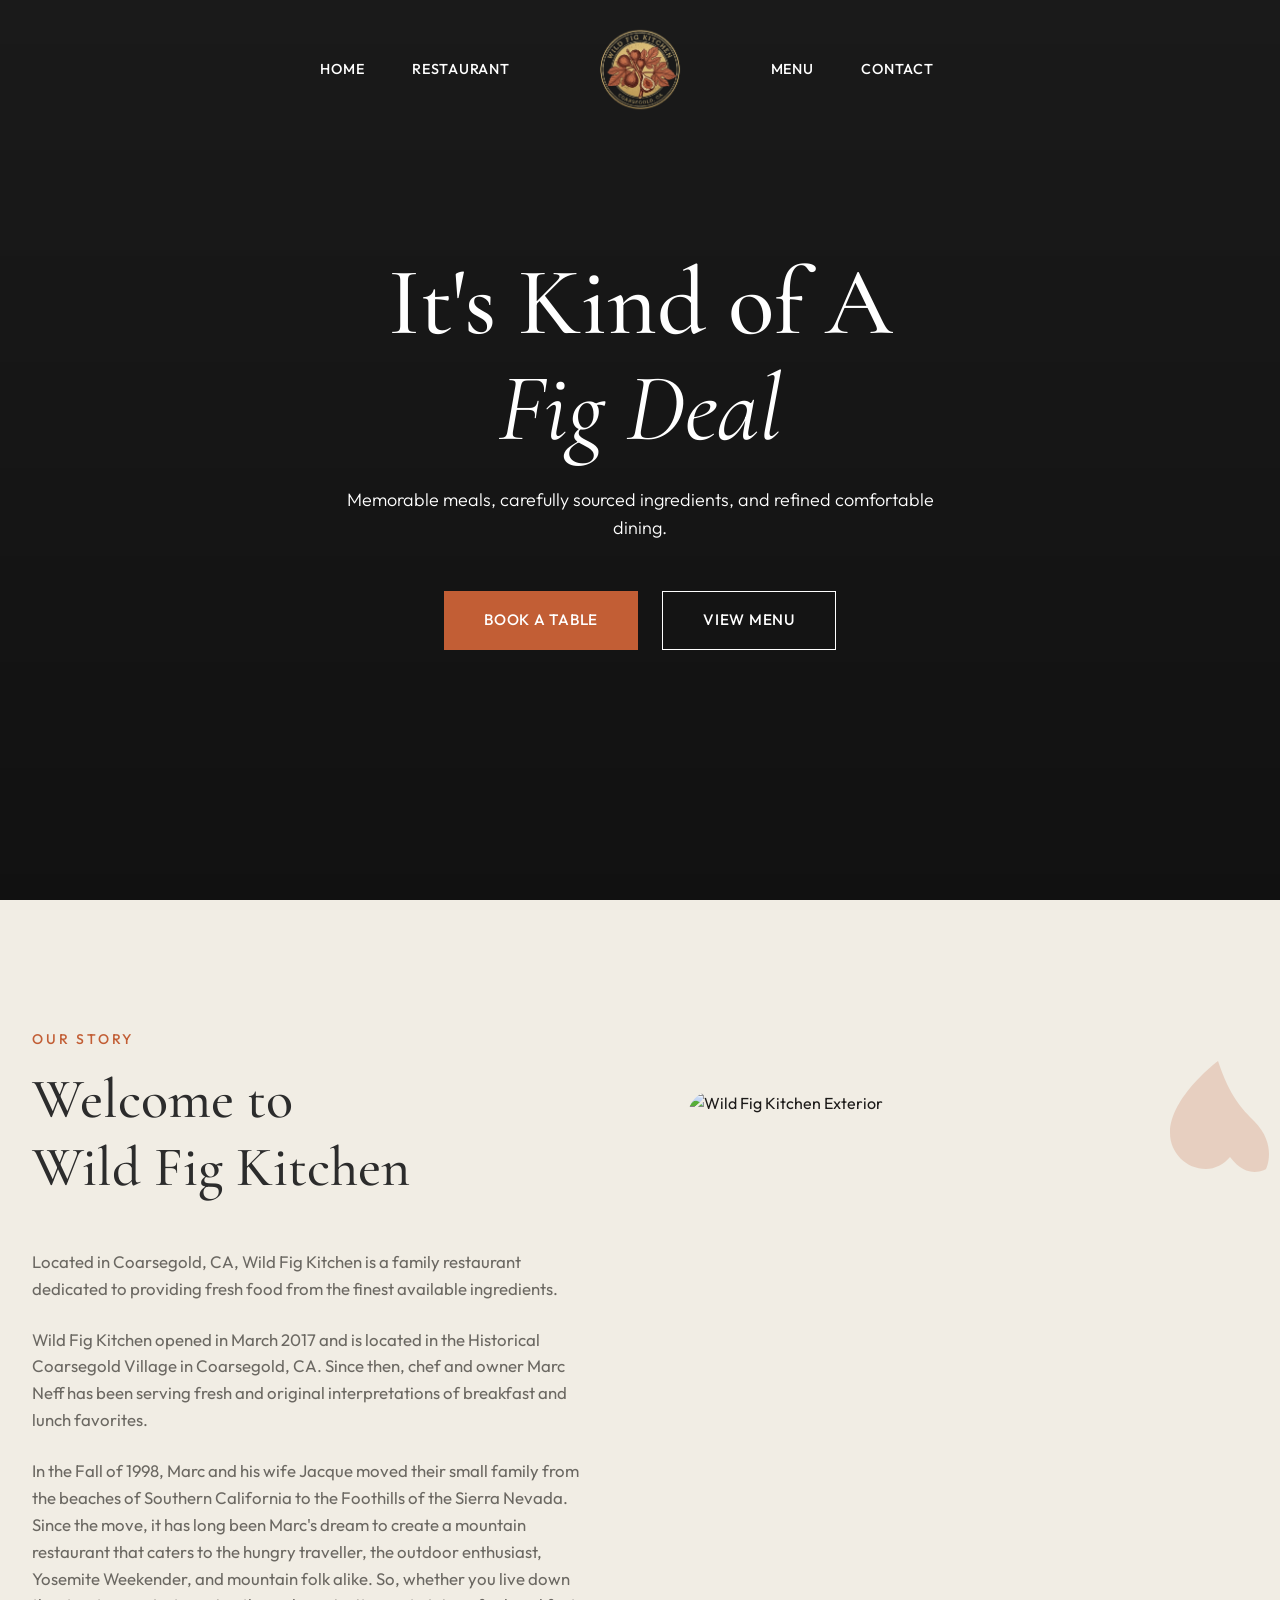
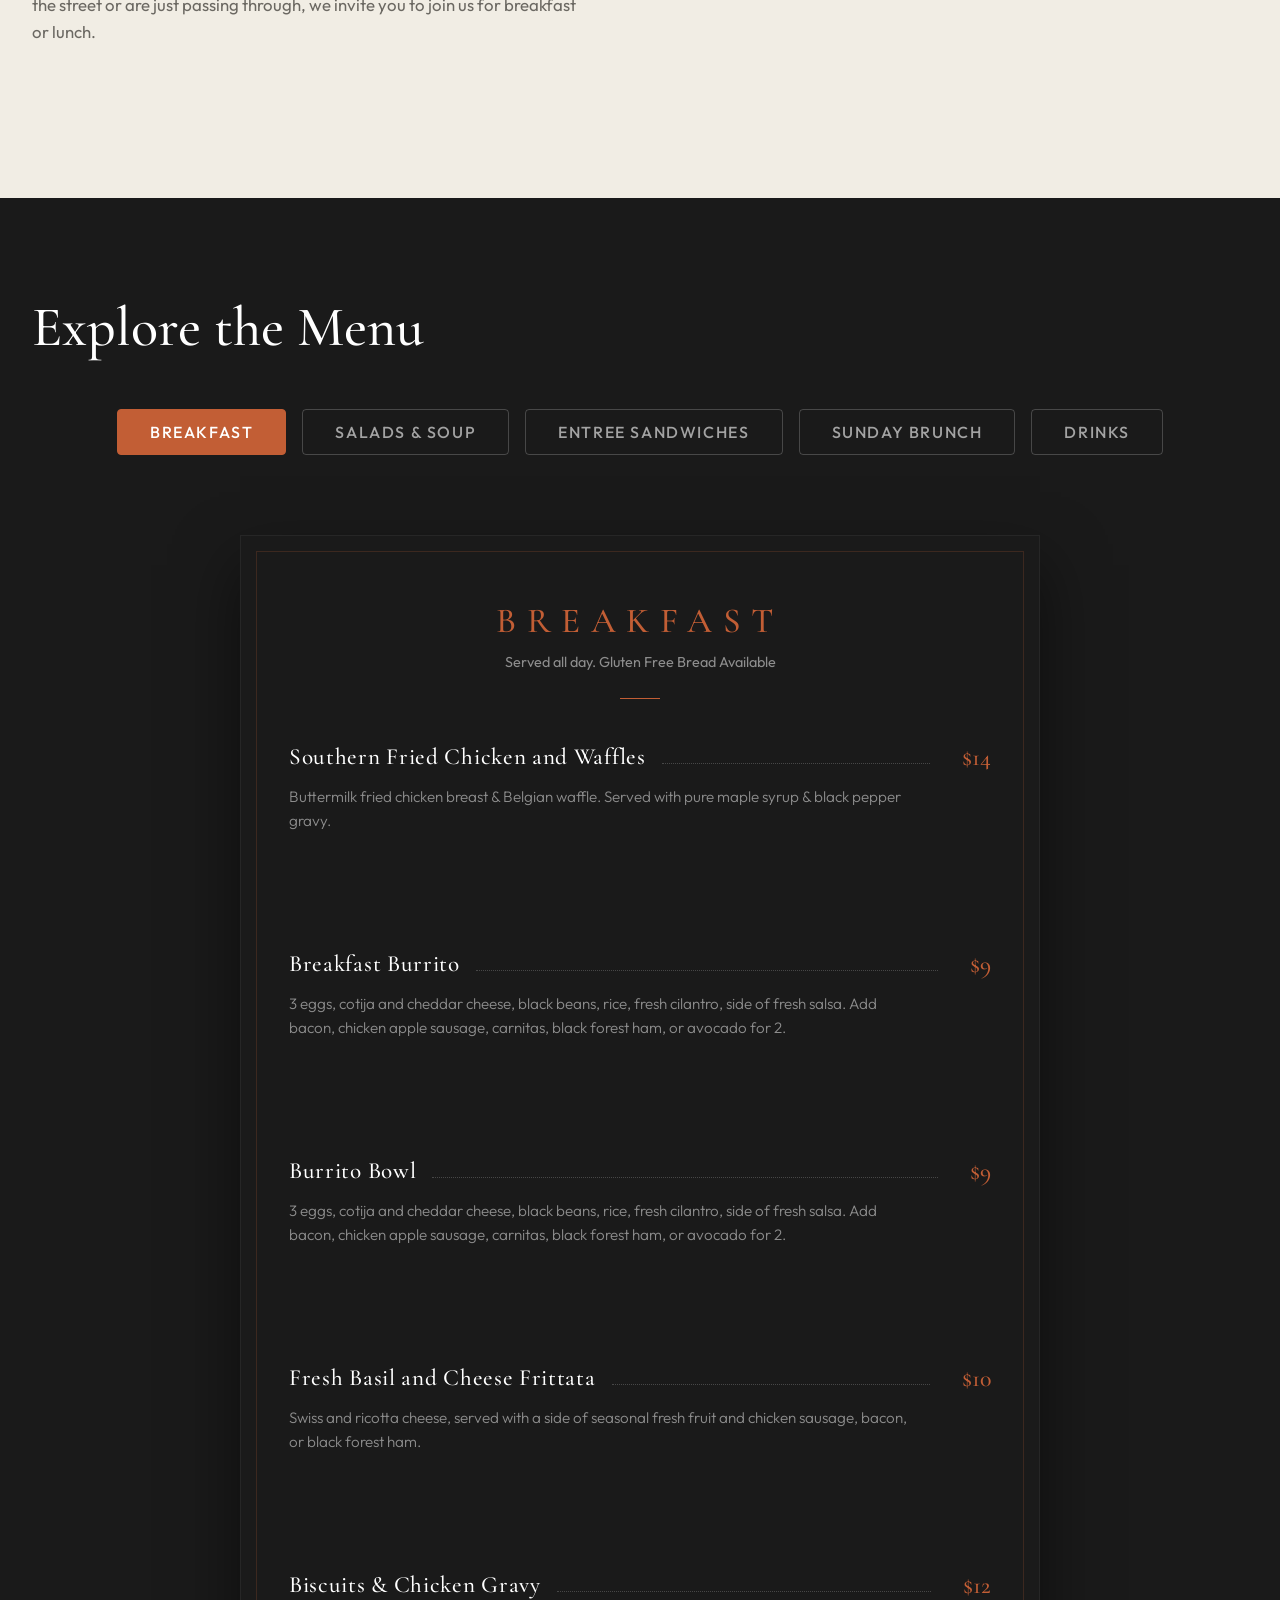
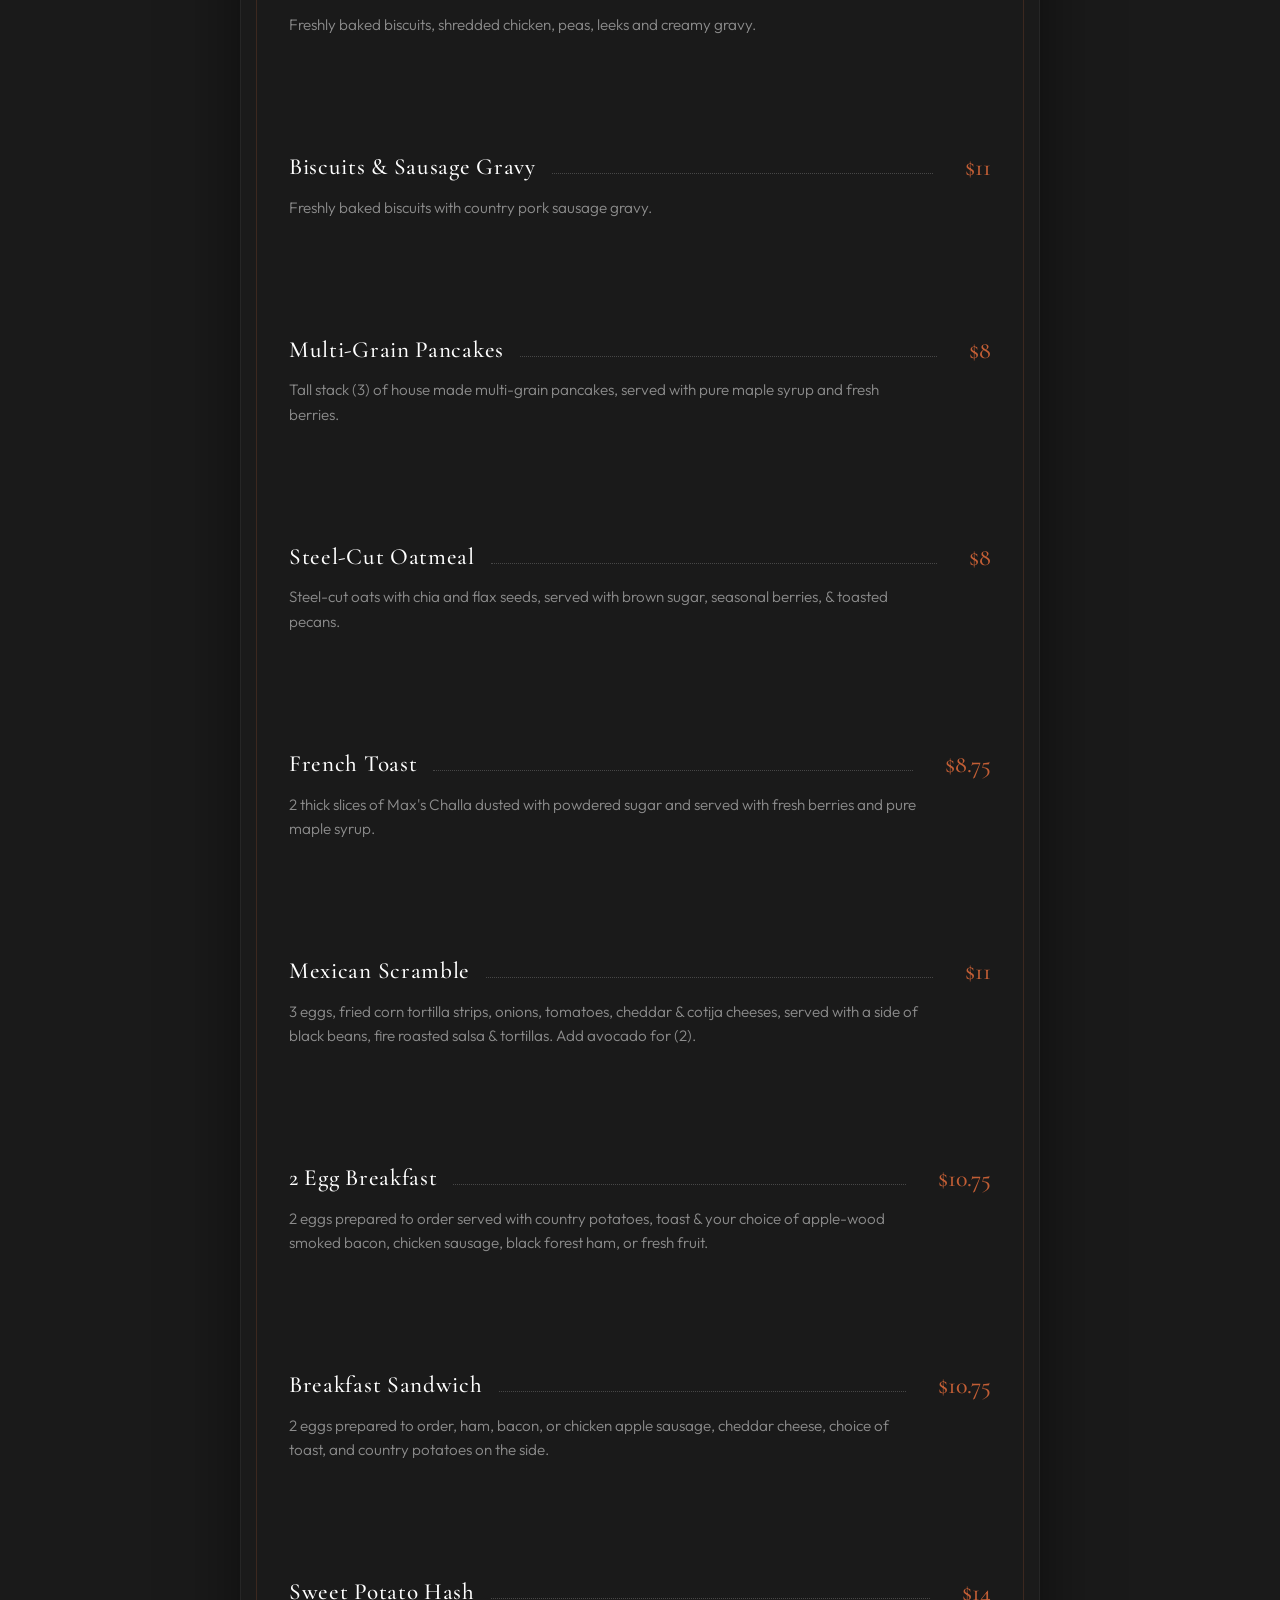
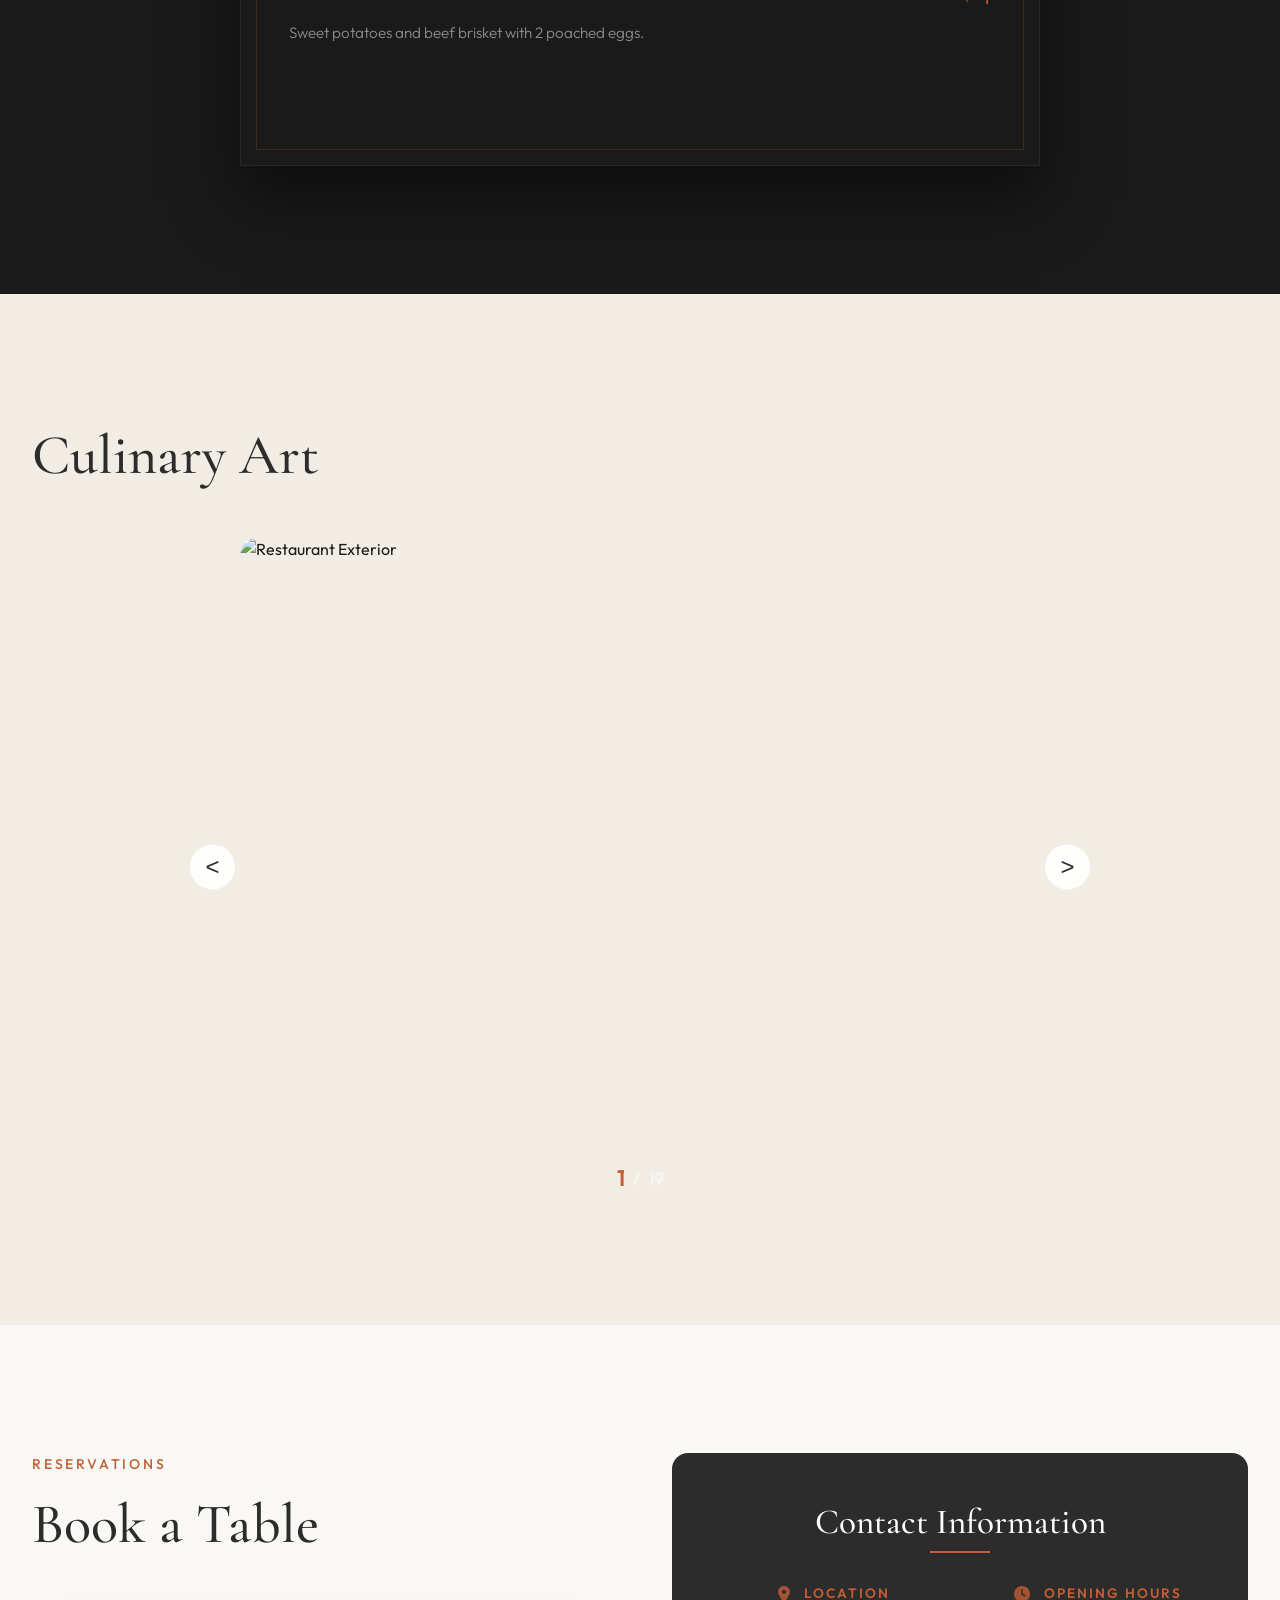
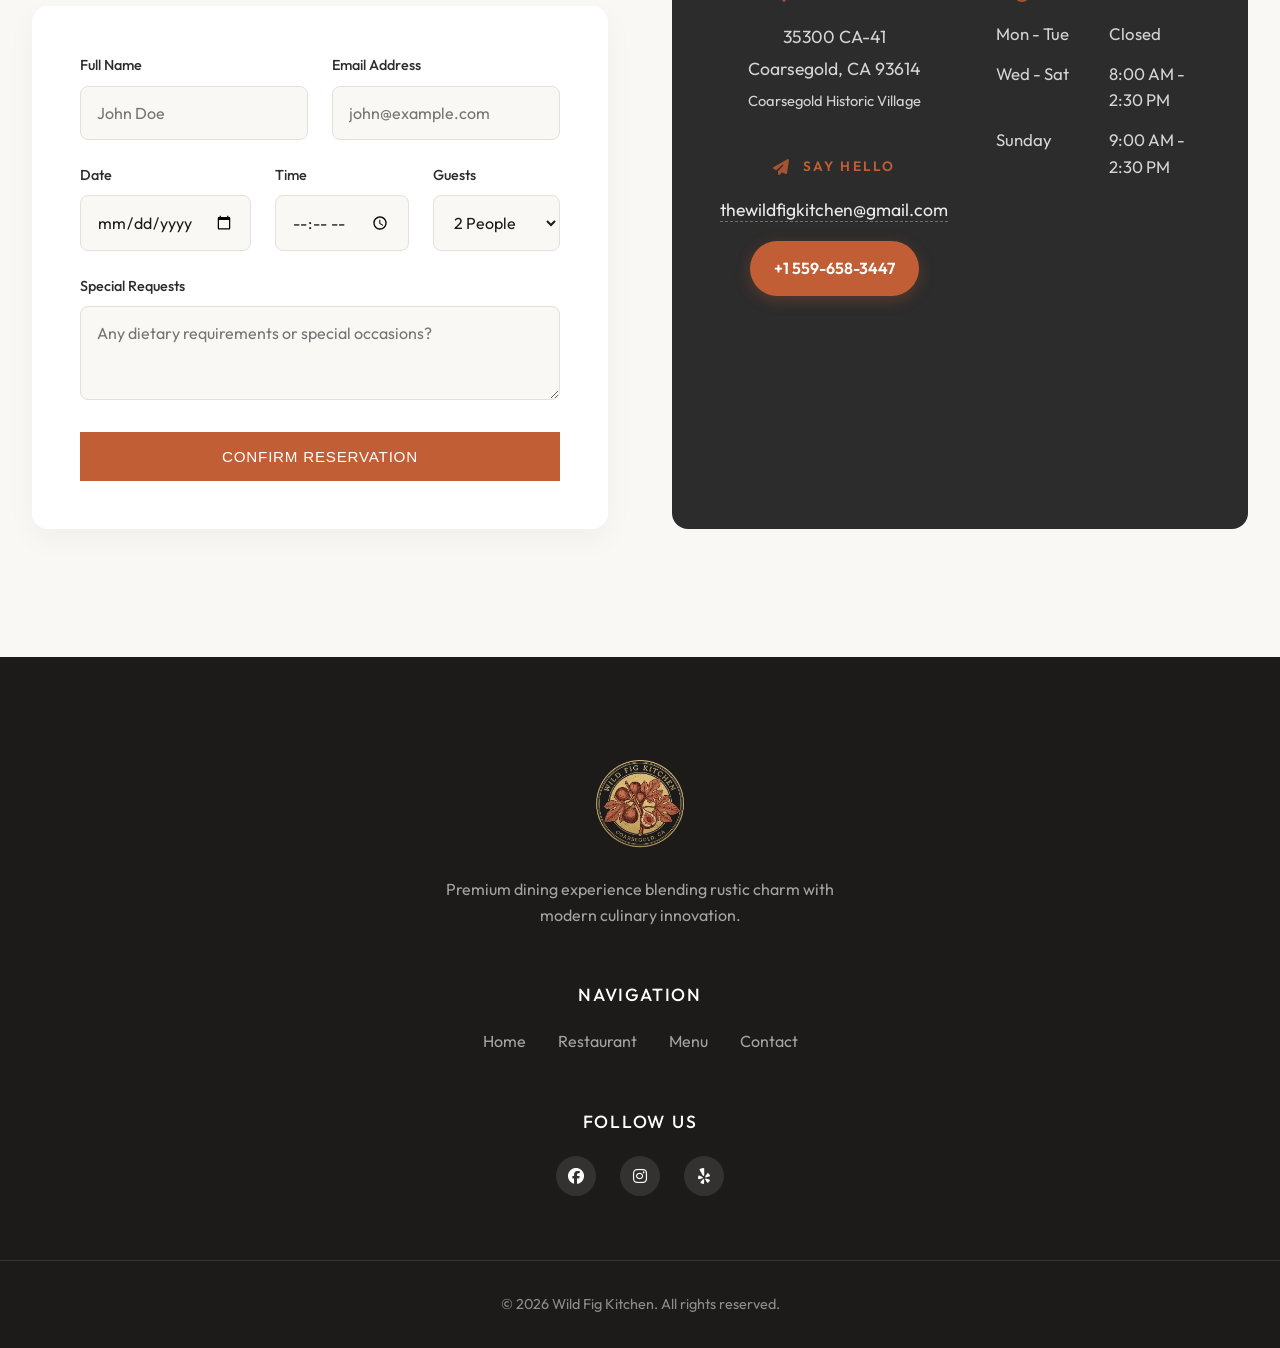
==== commit b2057f6a: "Add files via upload" ====
--- a/index.html
+++ b/index.html
@@ -14,7 +14,9 @@
     <!-- Font Awesome -->
     <link rel="stylesheet" href="https://cdnjs.cloudflare.com/ajax/libs/font-awesome/6.5.1/css/all.min.css">
     <!-- Favicon -->
-    <link rel="icon" type="image/png" href="assets/brand/logo.png">
+    <link rel="icon" type="image/png" href="./assets/brand/logo.png">
+    <link rel="preload" as="image" href="./assets/brand/logo.png">
+    <link rel="preload" as="image" href="./assets/hero-main.webp.webp">
     <!-- CSS -->
     <link rel="stylesheet" href="style.css">
 </head>
@@ -30,7 +32,7 @@
             </ul>
 
             <a href="#home" class="logo">
-                <img src="assets/brand/logo.png" alt="Wild Fig Kitchen Logo" class="brand-logo">
+                <img src="./assets/brand/logo.png" alt="Wild Fig Kitchen Logo" class="brand-logo">
             </a>
 
             <ul class="nav-links right-links">
@@ -93,11 +95,11 @@
             <div class="story-image-column fade-in">
                 <div class="image-slider-wrapper">
                     <div class="image-slider">
-                        <img src="./assets/exterior.jpg" alt="Wild Fig Kitchen Exterior" class="slide-img">
-                        <img src="./assets/owner.jpg" alt="Wild Fig Kitchen Welcome" class="slide-img">
-                        <img src="./assets/menu/monte-cristo.jpg" alt="Signature Monte Cristo Sandwich"
-                            class="slide-img">
-                        <img src="./assets/menu/wild-fig-salad.jpg" alt="Wild Fig Fresh Salad" class="slide-img">
+                        <img src="./assets/exterior.webp" alt="Wild Fig Kitchen Exterior" class="slide-img" loading="lazy">
+                        <img src="./assets/owner.webp" alt="Wild Fig Kitchen Welcome" class="slide-img" loading="lazy">
+                        <img src="./assets/menu/monte-cristo.webp" alt="Signature Monte Cristo Sandwich"
+                            class="slide-img" loading="lazy">
+                        <img src="./assets/menu/wild-fig-salad.webp" alt="Wild Fig Fresh Salad" class="slide-img" loading="lazy">
                     </div>
 
                     <div class="leaf-decor">
@@ -461,25 +463,25 @@
                 <button class="slider-arrow prev" aria-label="Previous image">&lt;</button>
                 <div class="gallery-slider">
                     <div class="slider-track">
-                        <div class="gallery-item active"><img src="./assets/exterior.jpg" alt="Restaurant Exterior" data-full="./assets/exterior.jpg"></div>
-                        <div class="gallery-item"><img src="./assets/owner.jpg" alt="Friendly Staff" data-full="./assets/owner.jpg"></div>
-                        <div class="gallery-item"><img src="./assets/menu/monte-cristo.jpg" alt="Monte Cristo close-up" data-full="./assets/menu/monte-cristo.jpg"></div>
-                        <div class="gallery-item"><img src="./assets/gallery/IMG-1400.jfif" alt="Restaurant Atmosphere" data-full="./assets/gallery/IMG-1400.jfif"></div>
-                        <div class="gallery-item"><img src="./assets/gallery/IMG-2276.jfif" alt="Delicious Food" data-full="./assets/gallery/IMG-2276.jfif"></div>
-                        <div class="gallery-item"><img src="./assets/gallery/IMG-2366.jfif" alt="Interior Details" data-full="./assets/gallery/IMG-2366.jfif"></div>
-                        <div class="gallery-item"><img src="./assets/gallery/IMG-3327.jfif" alt="Chef's Special" data-full="./assets/gallery/IMG-3327.jfif"></div>
-                        <div class="gallery-item"><img src="./assets/gallery/IMG-4228.jfif" alt="Cozy Seating" data-full="./assets/gallery/IMG-4228.jfif"></div>
-                        <div class="gallery-item"><img src="./assets/gallery/IMG-4269.jfif" alt="Fresh Ingredients" data-full="./assets/gallery/IMG-4269.jfif"></div>
-                        <div class="gallery-item"><img src="./assets/gallery/IMG-4350.jfif" alt="Bistro Vibe" data-full="./assets/gallery/IMG-4350.jfif"></div>
-                        <div class="gallery-item"><img src="./assets/gallery/IMG-5346.jfif" alt="Gourmet Dish" data-full="./assets/gallery/IMG-5346.jfif"></div>
-                        <div class="gallery-item"><img src="./assets/gallery/IMG-5352.jfif" alt="Fine Dining" data-full="./assets/gallery/IMG-5352.jfif"></div>
-                        <div class="gallery-item"><img src="./assets/gallery/IMG-5375.jfif" alt="Warm Hospitality" data-full="./assets/gallery/IMG-5375.jfif"></div>
-                        <div class="gallery-item"><img src="./assets/gallery/IMG-7454.jfif" alt="Artisan Bread" data-full="./assets/gallery/IMG-7454.jfif"></div>
-                        <div class="gallery-item"><img src="./assets/gallery/IMG-7915.jfif" alt="Restaurant Interior" data-full="./assets/gallery/IMG-7915.jfif"></div>
-                        <div class="gallery-item"><img src="./assets/gallery/IMG-9343.jfif" alt="Signature Coffee" data-full="./assets/gallery/IMG-9343.jfif"></div>
-                        <div class="gallery-item"><img src="./assets/gallery/IMG_3672.jfif" alt="Sweet Treats" data-full="./assets/gallery/IMG_3672.jfif"></div>
-                        <div class="gallery-item"><img src="./assets/menu/wild-fig-salad.jpg" alt="Healthy Salads" data-full="./assets/menu/wild-fig-salad.jpg"></div>
-                        <div class="gallery-item"><img src="./assets/menu/baked-goods.jpg" alt="Fresh Baked Cakes" data-full="./assets/menu/baked-goods.jpg"></div>
+                        <div class="gallery-item active"><img src="./assets/exterior.webp" alt="Restaurant Exterior" data-full="./assets/exterior.webp"></div>
+                        <div class="gallery-item"><img src="./assets/owner.webp" alt="Friendly Staff" data-full="./assets/owner.webp"></div>
+                        <div class="gallery-item"><img src="./assets/menu/monte-cristo.webp" alt="Monte Cristo close-up" data-full="./assets/menu/monte-cristo.webp"></div>
+                        <div class="gallery-item"><img src="./assets/gallery/IMG-1400.webp" alt="Restaurant Atmosphere" data-full="./assets/gallery/IMG-1400.webp"></div>
+                        <div class="gallery-item"><img src="./assets/gallery/IMG-2276.webp" alt="Delicious Food" data-full="./assets/gallery/IMG-2276.webp"></div>
+                        <div class="gallery-item"><img src="./assets/gallery/IMG-2366.webp" alt="Interior Details" data-full="./assets/gallery/IMG-2366.webp"></div>
+                        <div class="gallery-item"><img src="./assets/gallery/IMG-3327.webp" alt="Chef's Special" data-full="./assets/gallery/IMG-3327.webp"></div>
+                        <div class="gallery-item"><img src="./assets/gallery/IMG-4228.webp" alt="Cozy Seating" data-full="./assets/gallery/IMG-4228.webp"></div>
+                        <div class="gallery-item"><img src="./assets/gallery/IMG-4269.webp" alt="Fresh Ingredients" data-full="./assets/gallery/IMG-4269.webp"></div>
+                        <div class="gallery-item"><img src="./assets/gallery/IMG-4350.webp" alt="Bistro Vibe" data-full="./assets/gallery/IMG-4350.webp"></div>
+                        <div class="gallery-item"><img src="./assets/gallery/IMG-5346.webp" alt="Gourmet Dish" data-full="./assets/gallery/IMG-5346.webp"></div>
+                        <div class="gallery-item"><img src="./assets/gallery/IMG-5352.webp" alt="Fine Dining" data-full="./assets/gallery/IMG-5352.webp"></div>
+                        <div class="gallery-item"><img src="./assets/gallery/IMG-5375.webp" alt="Warm Hospitality" data-full="./assets/gallery/IMG-5375.webp"></div>
+                        <div class="gallery-item"><img src="./assets/gallery/IMG-7454.webp" alt="Artisan Bread" data-full="./assets/gallery/IMG-7454.webp"></div>
+                        <div class="gallery-item"><img src="./assets/gallery/IMG-7915.webp" alt="Restaurant Interior" data-full="./assets/gallery/IMG-7915.webp"></div>
+                        <div class="gallery-item"><img src="./assets/gallery/IMG-9343.webp" alt="Signature Coffee" data-full="./assets/gallery/IMG-9343.webp"></div>
+                        <div class="gallery-item"><img src="./assets/gallery/IMG_3672.webp" alt="Sweet Treats" data-full="./assets/gallery/IMG_3672.webp"></div>
+                        <div class="gallery-item"><img src="./assets/menu/wild-fig-salad.webp" alt="Healthy Salads" data-full="./assets/menu/wild-fig-salad.webp"></div>
+                        <div class="gallery-item"><img src="./assets/menu/baked-goods.webp" alt="Fresh Baked Cakes" data-full="./assets/menu/baked-goods.webp"></div>
                     </div>
                 </div>
                 <button class="slider-arrow next" aria-label="Next image">&gt;</button>
@@ -552,27 +554,33 @@
                 <div class="info-card">
                     <h3 class="info-title">Contact Information</h3>
 
-                    <div class="info-item">
-                        <span class="info-label">Location</span>
-                        <p>35300 CA-41<br>Coarsegold, CA 93614<br><small>Coarsegold Historic Village</small></p>
-                    </div>
-
-                    <div class="info-item">
-                        <span class="info-label">Say Hello</span>
-                        <p><a href="mailto:thewildfigkitchen@gmail.com" class="email-link">thewildfigkitchen@gmail.com</a><br>
-                            <a href="tel:+15596583447" class="phone-btn">+1 559-658-3447</a>
-                        </p>
-                    </div>
-
-                    <div class="info-item">
-                        <span class="info-label">Opening Hours</span>
-                        <div class="hours-grid">
-                            <span>Mon - Tue</span>
-                            <span>Closed</span>
-                            <span>Wed - Sat</span>
-                            <span>8:00 AM - 2:30 PM</span>
-                            <span>Sunday</span>
-                            <span>9:00 AM - 2:30 PM</span>
+                    <div class="info-body-grid">
+                        <div class="info-column">
+                            <div class="info-item">
+                                <span class="info-label"><i class="fa-solid fa-location-dot"></i> Location</span>
+                                <p>35300 CA-41<br>Coarsegold, CA 93614<br><small>Coarsegold Historic Village</small></p>
+                            </div>
+
+                            <div class="info-item">
+                                <span class="info-label"><i class="fa-solid fa-paper-plane"></i> Say Hello</span>
+                                <p><a href="mailto:thewildfigkitchen@gmail.com" class="email-link">thewildfigkitchen@gmail.com</a><br>
+                                    <a href="tel:+15596583447" class="phone-btn">+1 559-658-3447</a>
+                                </p>
+                            </div>
+                        </div>
+
+                        <div class="info-column">
+                            <div class="info-item">
+                                <span class="info-label"><i class="fa-solid fa-clock"></i> Opening Hours</span>
+                                <div class="hours-grid">
+                                    <span>Mon - Tue</span>
+                                    <span>Closed</span>
+                                    <span>Wed - Sat</span>
+                                    <span>8:00 AM - 2:30 PM</span>
+                                    <span>Sunday</span>
+                                    <span>9:00 AM - 2:30 PM</span>
+                                </div>
+                            </div>
                         </div>
                     </div>
                 </div>
@@ -584,7 +592,7 @@
     <footer class="footer">
         <div class="container footer-grid">
             <div class="footer-brand">
-                <img src="assets/brand/logo.png" alt="Wild Fig Kitchen Logo" class="footer-logo">
+                <img src="./assets/brand/logo.png" alt="Wild Fig Kitchen Logo" class="footer-logo" loading="lazy">
                 <p>Premium dining experience blending rustic charm with modern culinary innovation.</p>
             </div>
 
@@ -605,6 +613,7 @@
                 <div class="social-icons">
                     <a href="https://www.facebook.com/wildfigkitchen/" target="_blank" aria-label="Facebook"><i class="fa-brands fa-facebook"></i></a>
                     <a href="https://www.instagram.com/wildfigkitchen/" target="_blank" aria-label="Instagram"><i class="fa-brands fa-instagram"></i></a>
+                    <a href="https://www.yelp.com/biz/wild-fig-kitchen-coarsegold-5" target="_blank" aria-label="Yelp"><i class="fa-brands fa-yelp"></i></a>
                 </div>
             </div>
         </div>
--- a/style.css
+++ b/style.css
@@ -180,6 +180,22 @@
     color: white;
 }
 
+.btn-yelp {
+    background-color: #d32323; /* Yelp Red */
+    color: white;
+    border: none;
+}
+
+.btn-yelp:hover {
+    background-color: #af1d1d;
+    transform: translateY(-2px);
+    box-shadow: 0 8px 15px rgba(211, 35, 35, 0.2);
+}
+
+.btn-yelp i {
+    margin-right: 0.5rem;
+}
+
 /* =========================================
    NAVIGATION
    ========================================= */
@@ -364,8 +380,8 @@
     align-items: center;
     justify-content: center;
     text-align: center;
-    /* Updated to use the local image provided by the user */
-    background-image: url('./assets/gallery/image-4.jpg');
+    background-color: #2C2C2C; /* Fallback color while loading */
+    background-image: url('./assets/hero-main.webp.webp');
     background-size: cover;
     background-position: center;
     background-attachment: fixed;
@@ -657,11 +673,24 @@
 
 .menu-category-pane {
     display: none;
-    background: rgba(255, 255, 255, 0.03);
-    border: 1px solid rgba(255, 255, 255, 0.15);
-    border-radius: 12px;
-    padding: 3rem 2rem;
-    animation: fadeIn 0.5s ease-out forwards;
+    background: #1a1a1a;
+    border: 1px solid rgba(255, 255, 255, 0.05);
+    border-radius: 0; /* Square edges feel more premium for menus */
+    padding: 4rem 3rem;
+    position: relative;
+    box-shadow: 0 30px 60px rgba(0, 0, 0, 0.5);
+    animation: fadeIn 0.6s cubic-bezier(0.2, 0.8, 0.2, 1) forwards;
+}
+
+.menu-category-pane::before {
+    content: '';
+    position: absolute;
+    top: 15px;
+    right: 15px;
+    bottom: 15px;
+    left: 15px;
+    border: 1px solid rgba(194, 94, 53, 0.2); /* Subtle gold/copper border */
+    pointer-events: none;
 }
 
 .menu-category-pane.active {
@@ -680,21 +709,21 @@
 }
 
 .menu-category-header h3 {
-    font-size: 1.8rem;
-    color: #ffb400;
+    font-size: 2.2rem;
+    color: var(--clr-primary);
     text-transform: uppercase;
-    letter-spacing: 0.15em;
-    font-weight: 700;
-    margin-bottom: 1rem;
+    letter-spacing: 0.3em;
+    font-weight: 500;
+    margin-bottom: 0.5rem;
 }
 
 .menu-category-header::after {
     content: '';
     display: block;
-    width: 60%;
+    width: 40px;
     height: 1px;
-    background: rgba(255, 255, 255, 0.2);
-    margin: 0.5rem auto 0;
+    background: var(--clr-primary);
+    margin: 1.5rem auto;
 }
 
 .menu-category-header p {
@@ -706,55 +735,66 @@
 .menu-table {
     display: flex;
     flex-direction: column;
-    gap: 3rem;
+    gap: 3.5rem;
 }
 
 .menu-item-row {
-    display: flex;
-    flex-wrap: wrap;
-    justify-content: space-between;
-    align-items: baseline;
-    row-gap: 0.5rem;
-    margin-bottom: 2rem;
+    display: grid;
+    grid-template-columns: 1fr auto;
+    grid-template-areas: 
+        "name price"
+        "desc desc";
+    gap: 0.25rem 2rem;
+    margin-bottom: 3.5rem;
+    transition: transform 0.3s ease;
+}
+
+.menu-item-row:hover {
+    transform: translateX(8px);
 }
 
 .menu-item-name {
-    font-family: var(--font-body);
-    font-size: 1.2rem;
+    grid-area: name;
+    font-family: var(--font-heading);
+    font-size: 1.45rem;
     font-weight: 500;
     color: #ffffff;
     display: flex;
     align-items: baseline;
-    flex: 1;
-    min-width: 0; /* Prevents overflow/awkward wrapping in flex */
+    min-width: 0;
+    letter-spacing: 0.03em;
 }
 
 .menu-item-name::after {
     content: '';
     flex: 1;
-    border-bottom: 2px dotted rgba(255, 255, 255, 0.1);
-    margin-left: 0.75rem;
-    margin-right: 0.75rem;
+    border-bottom: 1px dotted rgba(255, 255, 255, 0.2);
+    margin-left: 1rem;
+    margin-right: 0;
     height: 1px;
-    align-self: center;
+    align-self: baseline;
+    margin-bottom: 4px;
 }
 
 .menu-item-price {
-    font-family: var(--font-body);
-    font-size: 1.25rem;
-    font-weight: 600;
+    grid-area: price;
+    font-family: var(--font-heading);
+    font-size: 1.5rem;
+    font-weight: 500;
     color: var(--clr-primary);
     white-space: nowrap;
+    text-align: right;
 }
 
 .menu-item-desc {
-    flex-basis: 100%;
+    grid-area: desc;
     font-size: 0.95rem;
     color: rgba(255, 255, 255, 0.5);
-    line-height: 1.5;
+    line-height: 1.6;
     margin-top: 0.25rem;
-    font-style: italic;
-    font-weight: 400;
+    font-style: normal;
+    font-weight: 300;
+    max-width: 90%;
 }
 
 /* =========================================
@@ -979,13 +1019,40 @@
 }
 
 .info-title {
-    font-size: 2rem;
-    color: white;
-    margin-bottom: 2rem;
+    font-size: 2.2rem;
+    color: white;
+    margin-bottom: 2.5rem;
+    position: relative;
+    text-align: center;
+}
+
+.info-title::after {
+    content: '';
+    position: absolute;
+    bottom: -10px;
+    left: 50%;
+    transform: translateX(-50%);
+    width: 60px;
+    height: 2px;
+    background: var(--clr-primary);
+}
+
+.info-body-grid {
+    display: grid;
+    grid-template-columns: 1fr 1fr;
+    gap: 3rem;
+}
+
+.info-column {
+    display: flex;
+    flex-direction: column;
+    align-items: center;
+    text-align: center;
 }
 
 .info-item {
-    margin-bottom: 2rem;
+    margin-bottom: 2.5rem;
+    width: 100%;
 }
 
 .info-item:last-child {
@@ -993,12 +1060,21 @@
 }
 
 .info-label {
-    display: block;
+    display: flex;
+    align-items: center;
+    justify-content: center;
+    gap: 0.75rem;
     color: var(--clr-primary);
     font-size: 0.85rem;
     text-transform: uppercase;
-    letter-spacing: 0.1em;
-    margin-bottom: 0.5rem;
+    letter-spacing: 0.15em;
+    margin-bottom: 1rem;
+    font-weight: 600;
+}
+
+.info-label i {
+    font-size: 1rem;
+    opacity: 0.8;
 }
 
 .info-item p {
@@ -1049,10 +1125,20 @@
 
 .hours-grid {
     display: grid;
-    grid-template-columns: auto 1fr;
-    gap: 0.5rem 2rem;
+    grid-template-columns: auto auto;
+    justify-content: center;
+    gap: 0.8rem 2.5rem;
     color: rgba(255, 255, 255, 0.8);
     font-size: 1.05rem;
+    text-align: left;
+}
+
+/* Responsive fixes for the info grid */
+@media (max-width: 1200px) {
+    .info-body-grid {
+        grid-template-columns: 1fr;
+        gap: 1.5rem;
+    }
 }
 
 /* =========================================
@@ -1066,27 +1152,32 @@
 
 .footer-grid {
     display: grid;
-    grid-template-columns: 2fr 1fr 1fr 1fr;
-    gap: 3rem;
+    grid-template-columns: 1fr;
+    gap: 3.5rem;
     margin-bottom: 4rem;
+    text-align: center;
+    max-width: 700px;
+    margin-left: auto;
+    margin-right: auto;
 }
 
 .footer-brand {
     display: flex;
     flex-direction: column;
-    align-items: flex-start;
+    align-items: center;
 }
 
 .footer-logo {
-    height: 120px;
+    height: 100px;
     width: auto;
-    margin-bottom: 2rem;
+    margin-bottom: 1.5rem;
     object-fit: contain;
 }
 
 .footer-brand p {
     color: rgba(255, 255, 255, 0.6);
-    max-width: 300px;
+    max-width: 400px;
+    margin: 0 auto;
 }
 
 .footer h4 {
@@ -1094,10 +1185,19 @@
     font-family: var(--font-body);
     font-size: 1.1rem;
     margin-bottom: 1.5rem;
+    text-transform: uppercase;
+    letter-spacing: 0.1em;
+}
+
+.footer-links-group ul {
+    display: flex;
+    justify-content: center;
+    gap: 2rem;
+    flex-wrap: wrap;
 }
 
 .footer-links-group ul li {
-    margin-bottom: 0.75rem;
+    margin-bottom: 0;
 }
 
 .footer-links-group a {
@@ -1112,7 +1212,8 @@
 
 .social-icons {
     display: flex;
-    gap: 1rem;
+    justify-content: center;
+    gap: 1.5rem;
 }
 
 .social-icons a {
@@ -1246,6 +1347,23 @@
     .section {
         padding: 5rem 0;
     }
+
+    .menu-item-row {
+        grid-template-columns: 1fr;
+        grid-template-areas: 
+            "name"
+            "price"
+            "desc";
+        gap: 0.5rem;
+    }
+
+    .menu-item-name::after {
+        display: none;
+    }
+
+    .menu-item-price {
+        text-align: left;
+    }
 }
 
 @media (max-width: 480px) {
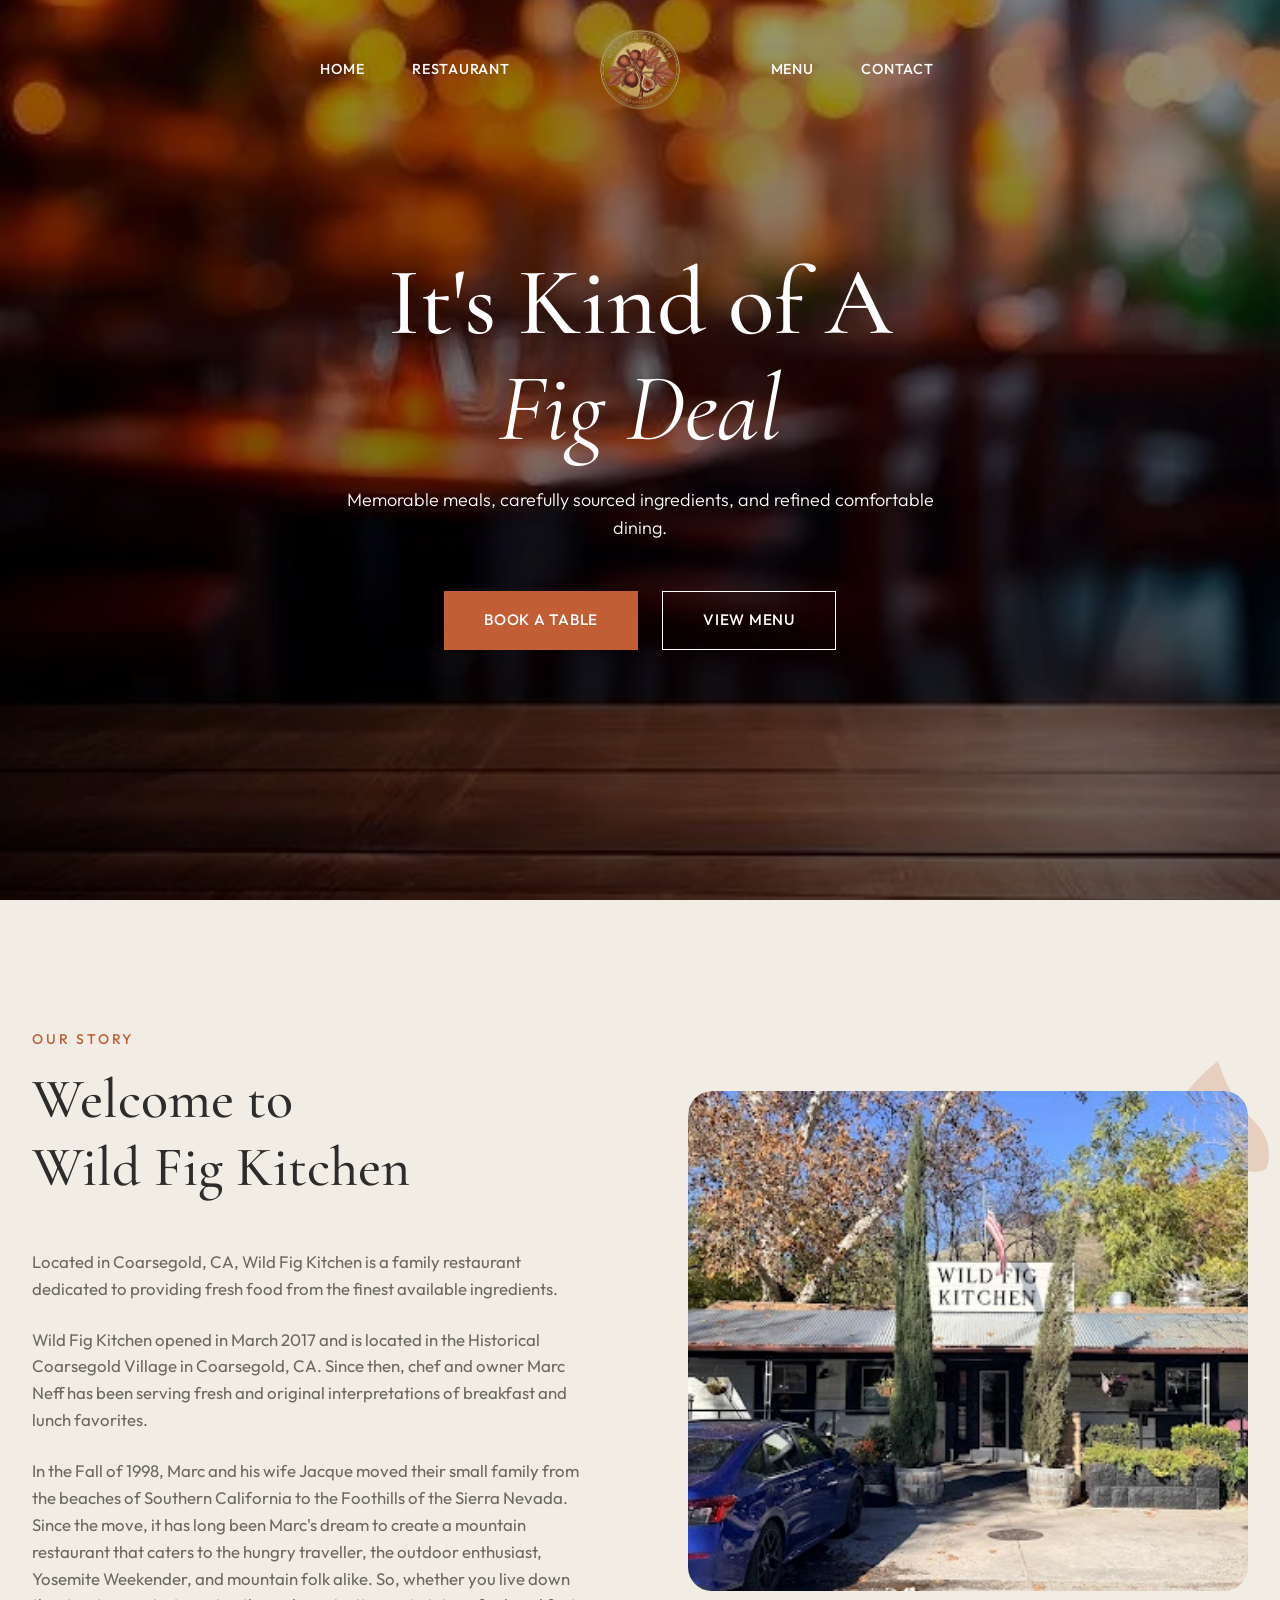
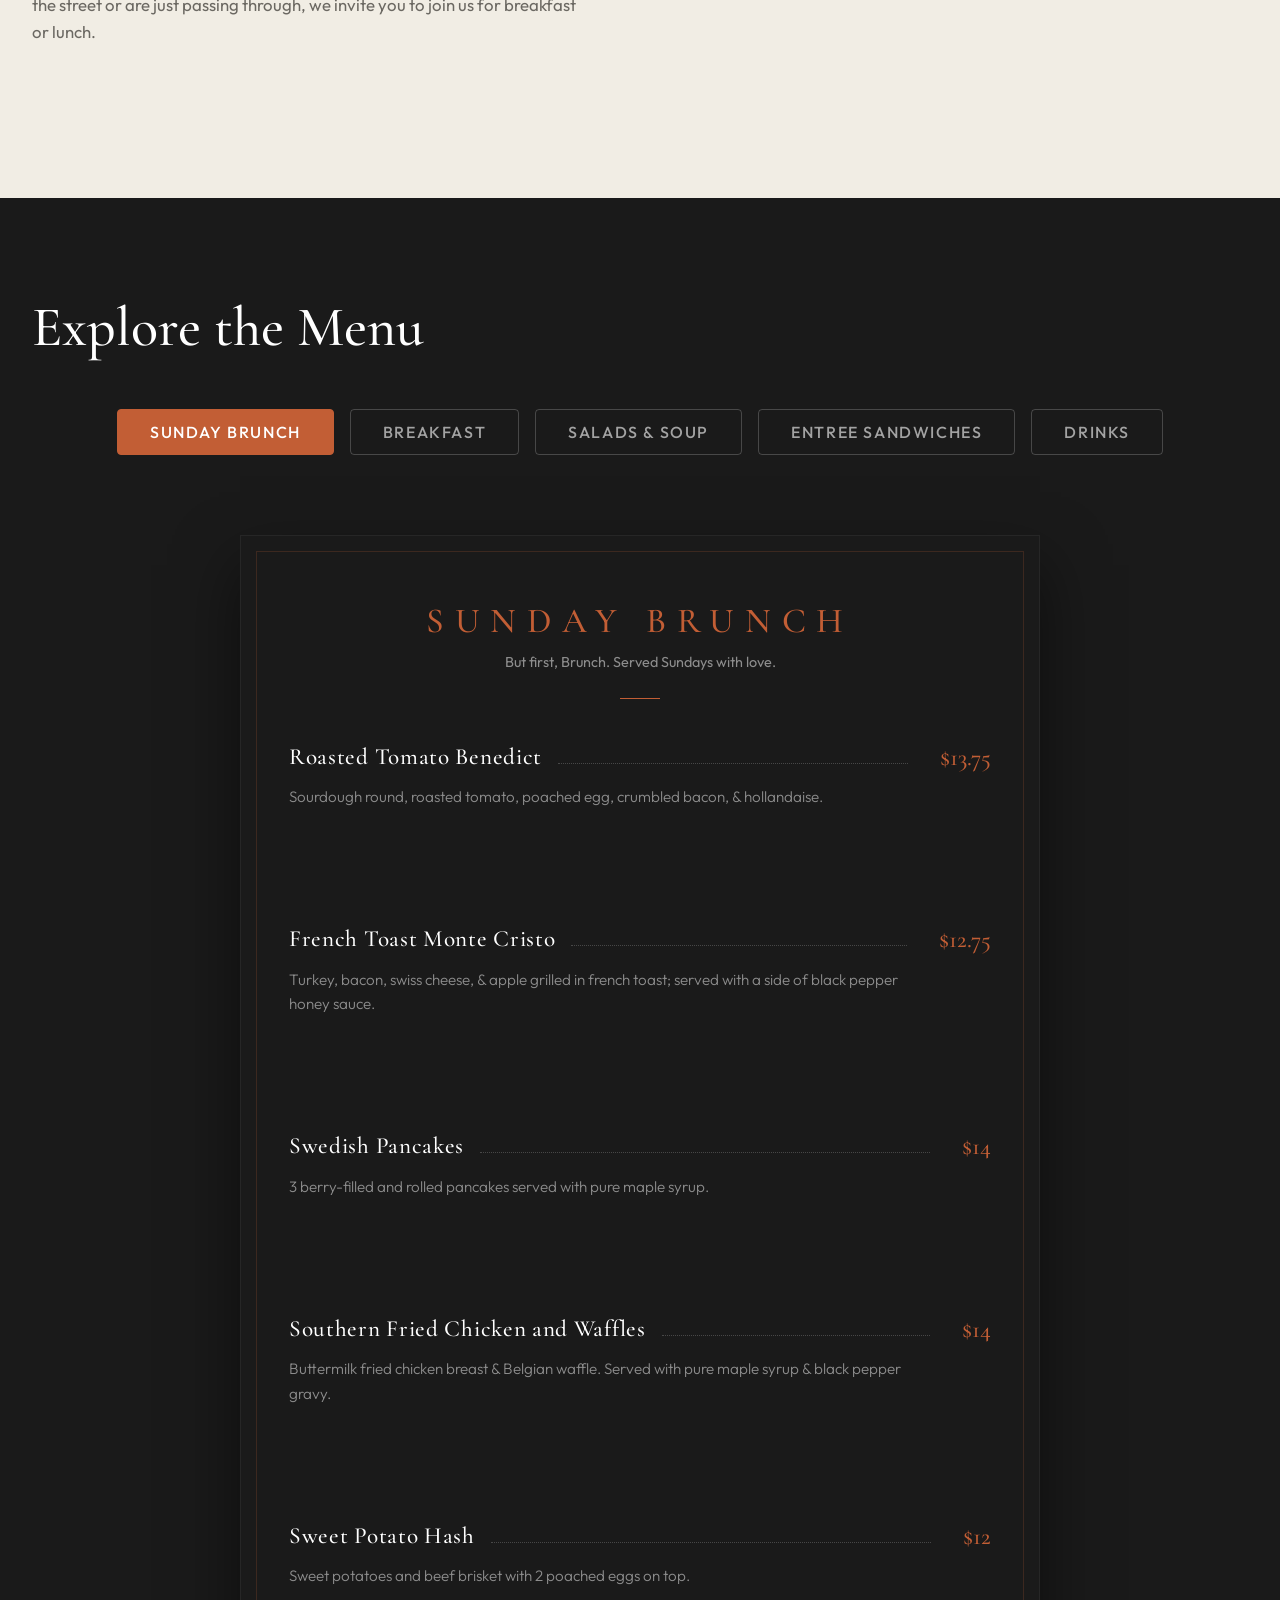
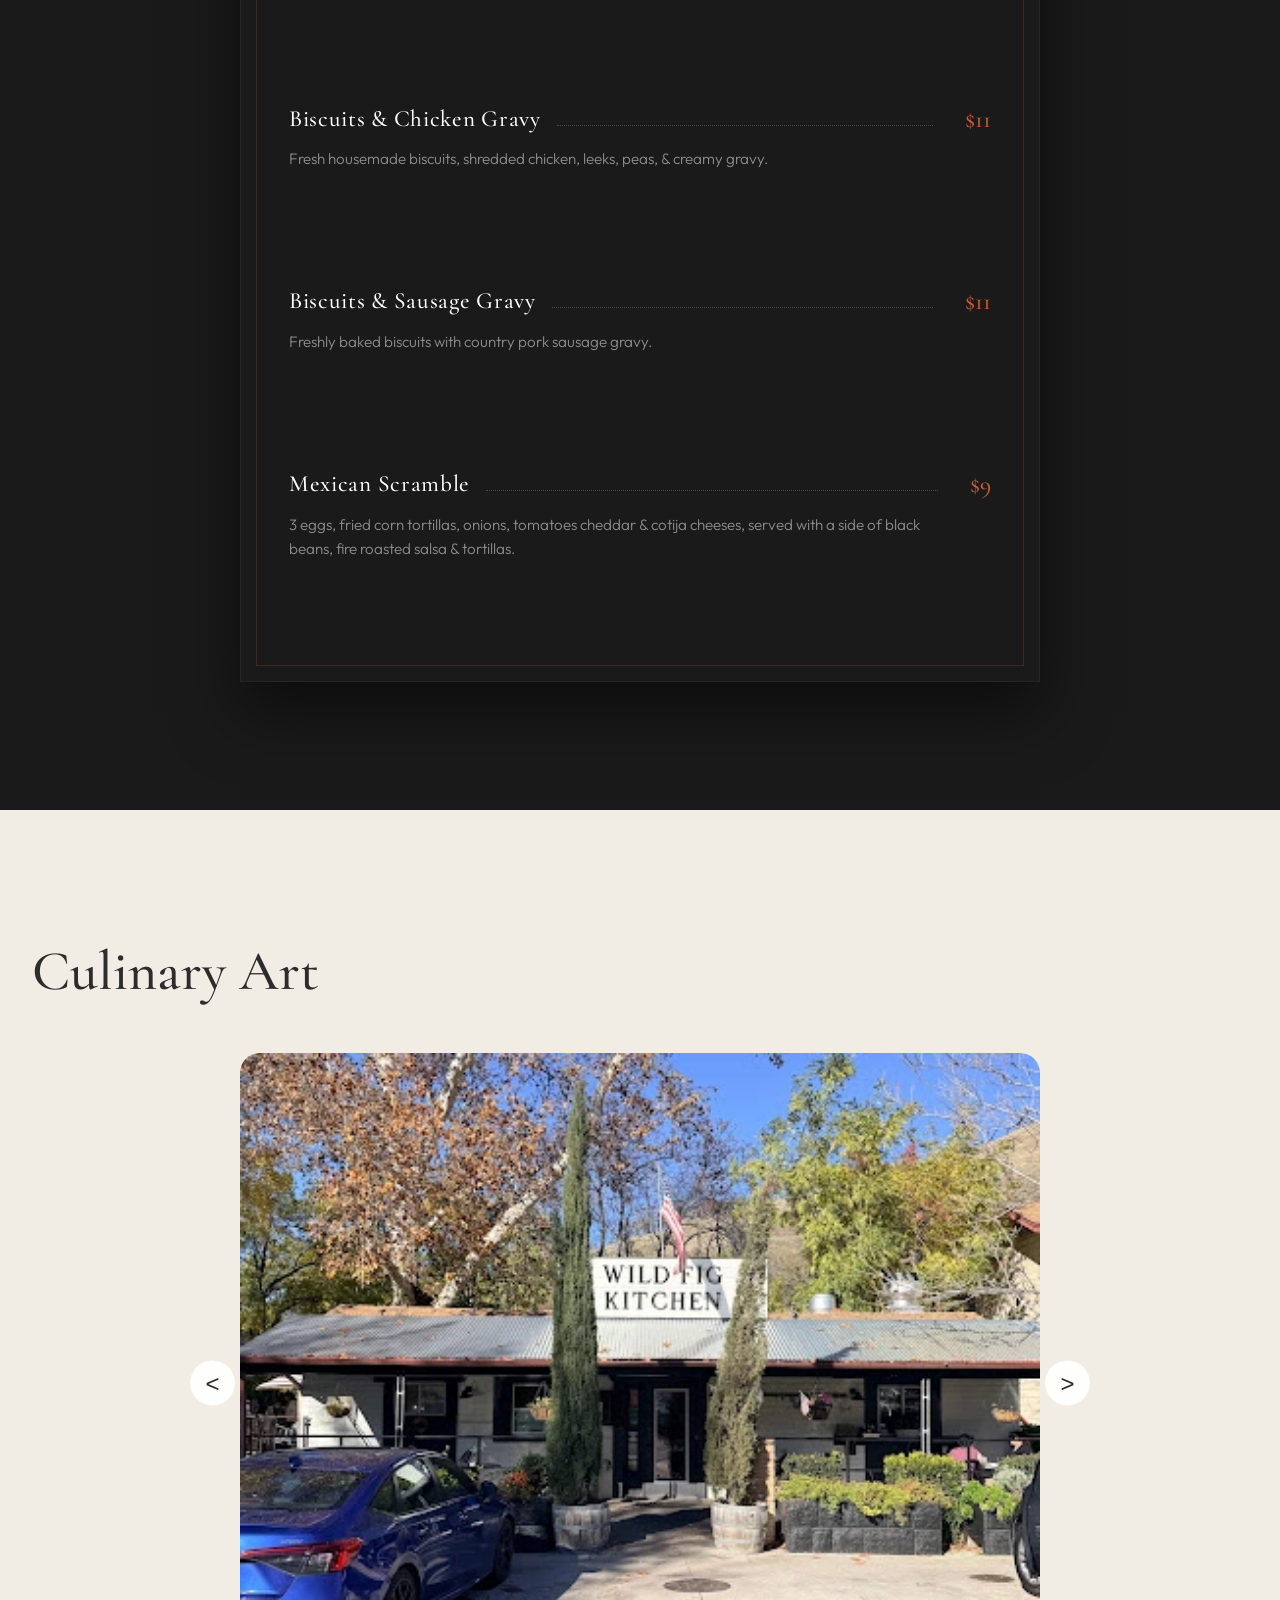
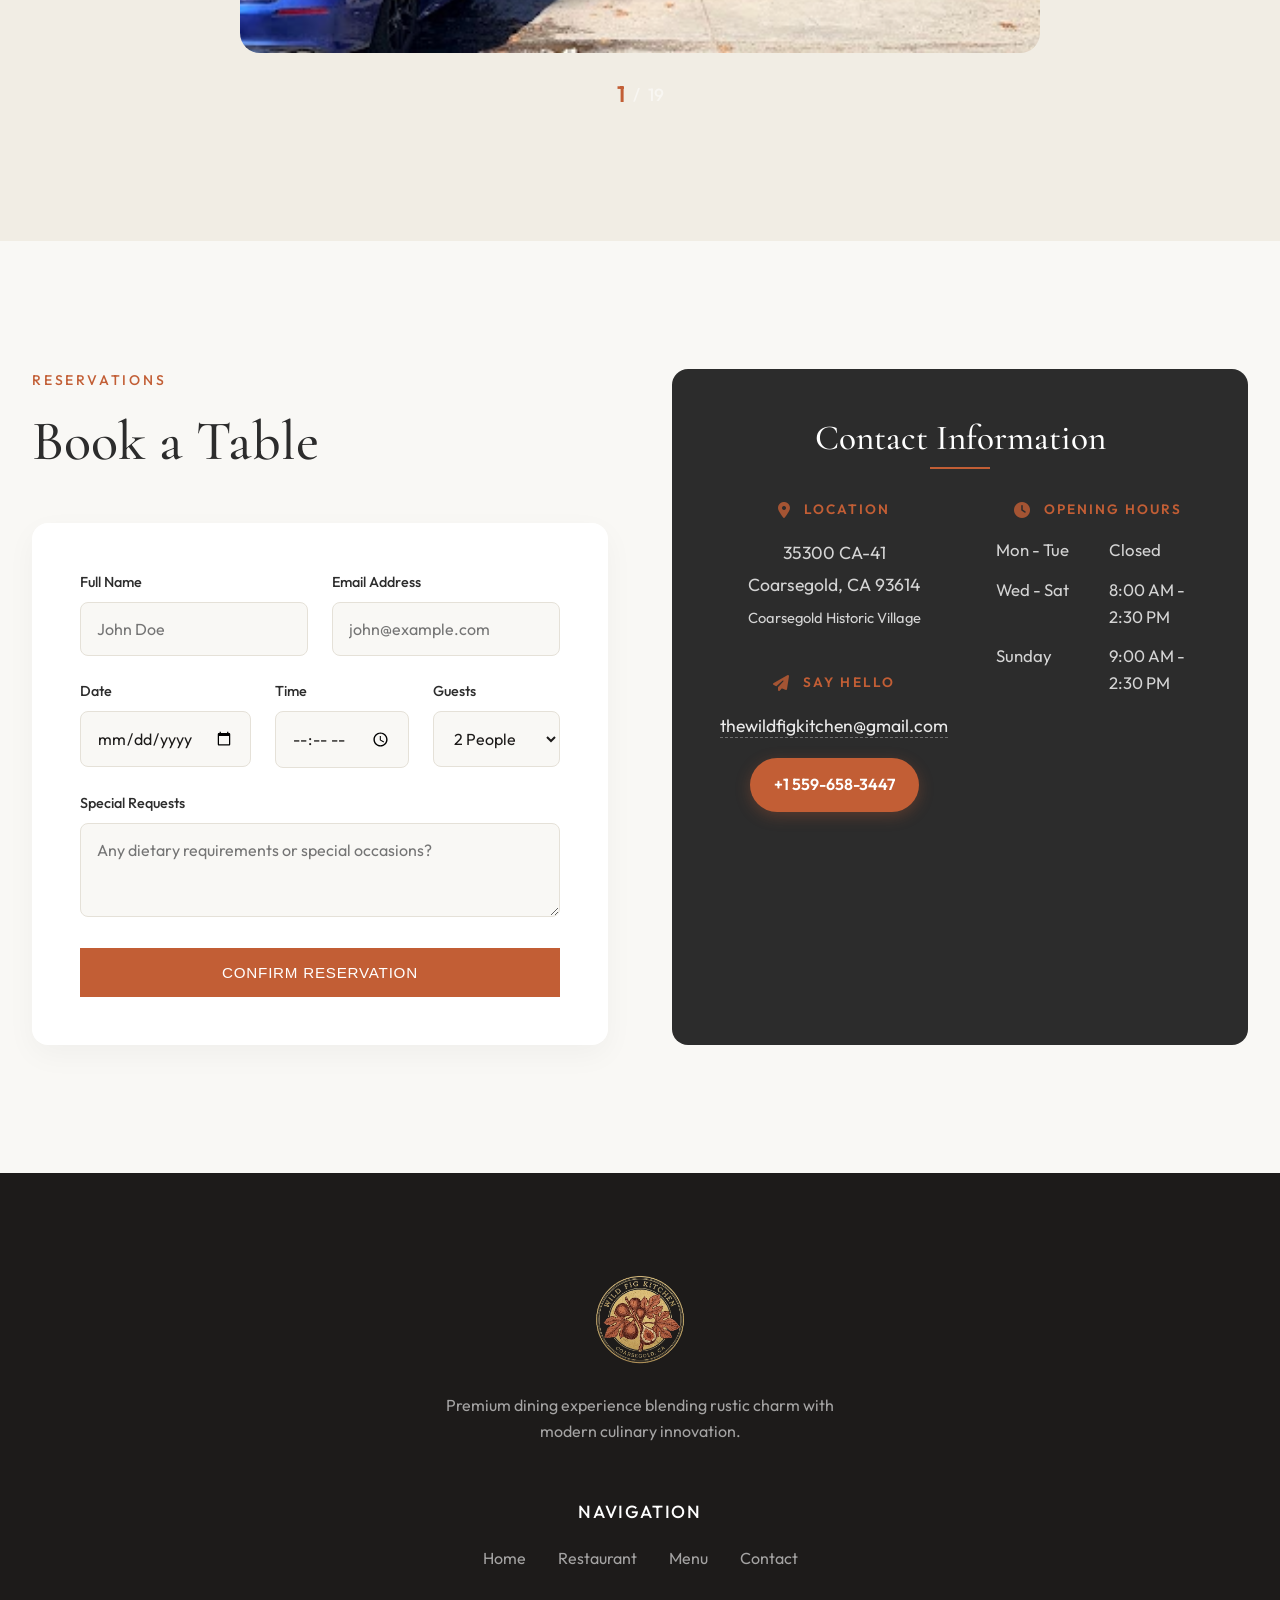
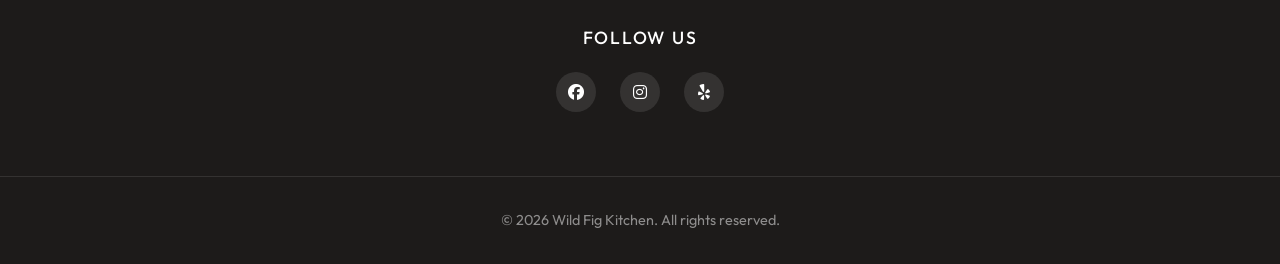
==== commit c993ec71: "Add files via upload" ====
--- a/index.html
+++ b/index.html
@@ -120,17 +120,17 @@
             <h2 class="section-title text-center fade-in">Explore the Menu</h2>
             
             <div class="menu-tabs fade-in delay-1">
-                <button class="tab-btn active" data-category="breakfast">Breakfast</button>
+                <button class="tab-btn active" data-category="brunch">Sunday Brunch</button>
+                <button class="tab-btn" data-category="breakfast">Breakfast</button>
                 <button class="tab-btn" data-category="salads-soup">Salads & Soup</button>
                 <button class="tab-btn" data-category="entree-sandwiches">Entree Sandwiches</button>
-                <button class="tab-btn" data-category="brunch">Sunday Brunch</button>
                 <button class="tab-btn" data-category="drinks">Drinks</button>
             </div>
 
             <div class="menu-table-container fade-in delay-2">
                 
                 <!-- Breakfast Pane -->
-                <div class="menu-category-pane active" id="breakfast">
+                <div class="menu-category-pane" id="breakfast">
                     <div class="menu-category-header">
                         <h3>Breakfast</h3>
                         <p>Served all day. Gluten Free Bread Available</p>
@@ -328,7 +328,7 @@
                 </div>
 
                 <!-- Sunday Brunch Pane -->
-                <div class="menu-category-pane" id="brunch">
+                <div class="menu-category-pane active" id="brunch">
                     <div class="menu-category-header">
                         <h3>Sunday Brunch</h3>
                         <p>But first, Brunch. Served Sundays with love.</p>
--- a/style.css
+++ b/style.css
@@ -323,7 +323,7 @@
     left: 0;
     width: 100%;
     height: 100vh;
-    background-color: var(--clr-bg);
+    background-color: #1a1a1a !important;
     display: flex;
     align-items: center;
     justify-content: center;
@@ -347,7 +347,7 @@
 .mobile-links a {
     font-family: var(--font-heading);
     font-size: 2.5rem;
-    color: var(--clr-secondary);
+    color: var(--clr-primary) !important;
 }
 
 /* Mobile Nav Open State */
@@ -361,12 +361,12 @@
 
 .hamburger.active .bar:nth-child(1) {
     transform: translateY(7px) rotate(45deg);
-    background-color: var(--clr-secondary);
+    background-color: white !important;
 }
 
 .hamburger.active .bar:nth-child(3) {
     transform: translateY(-7px) rotate(-45deg);
-    background-color: var(--clr-secondary);
+    background-color: white !important;
 }
 
 /* =========================================
@@ -1307,6 +1307,10 @@
 }
 
 @media (max-width: 768px) {
+    .nav-container {
+        padding: 0 1rem !important;
+    }
+
     .nav-links {
         display: none;
     }
@@ -1346,6 +1350,16 @@
 
     .section {
         padding: 5rem 0;
+    }
+
+    .menu-category-header h3 {
+        font-size: 1.3rem !important;
+        letter-spacing: 0.1em;
+        word-break: break-word;
+    }
+
+    .menu-category-pane {
+        padding: 3rem 1.5rem;
     }
 
     .menu-item-row {
@@ -1367,6 +1381,18 @@
 }
 
 @media (max-width: 480px) {
+    .nav-container {
+        padding: 0 0.75rem !important;
+    }
+
+    .menu-category-header h3 {
+        font-size: 1rem !important;
+        line-height: 1.2;
+        word-wrap: break-word;
+        overflow-wrap: break-word;
+        max-width: 100%;
+    }
+
     .hero-title {
         font-size: 2.8rem;
     }
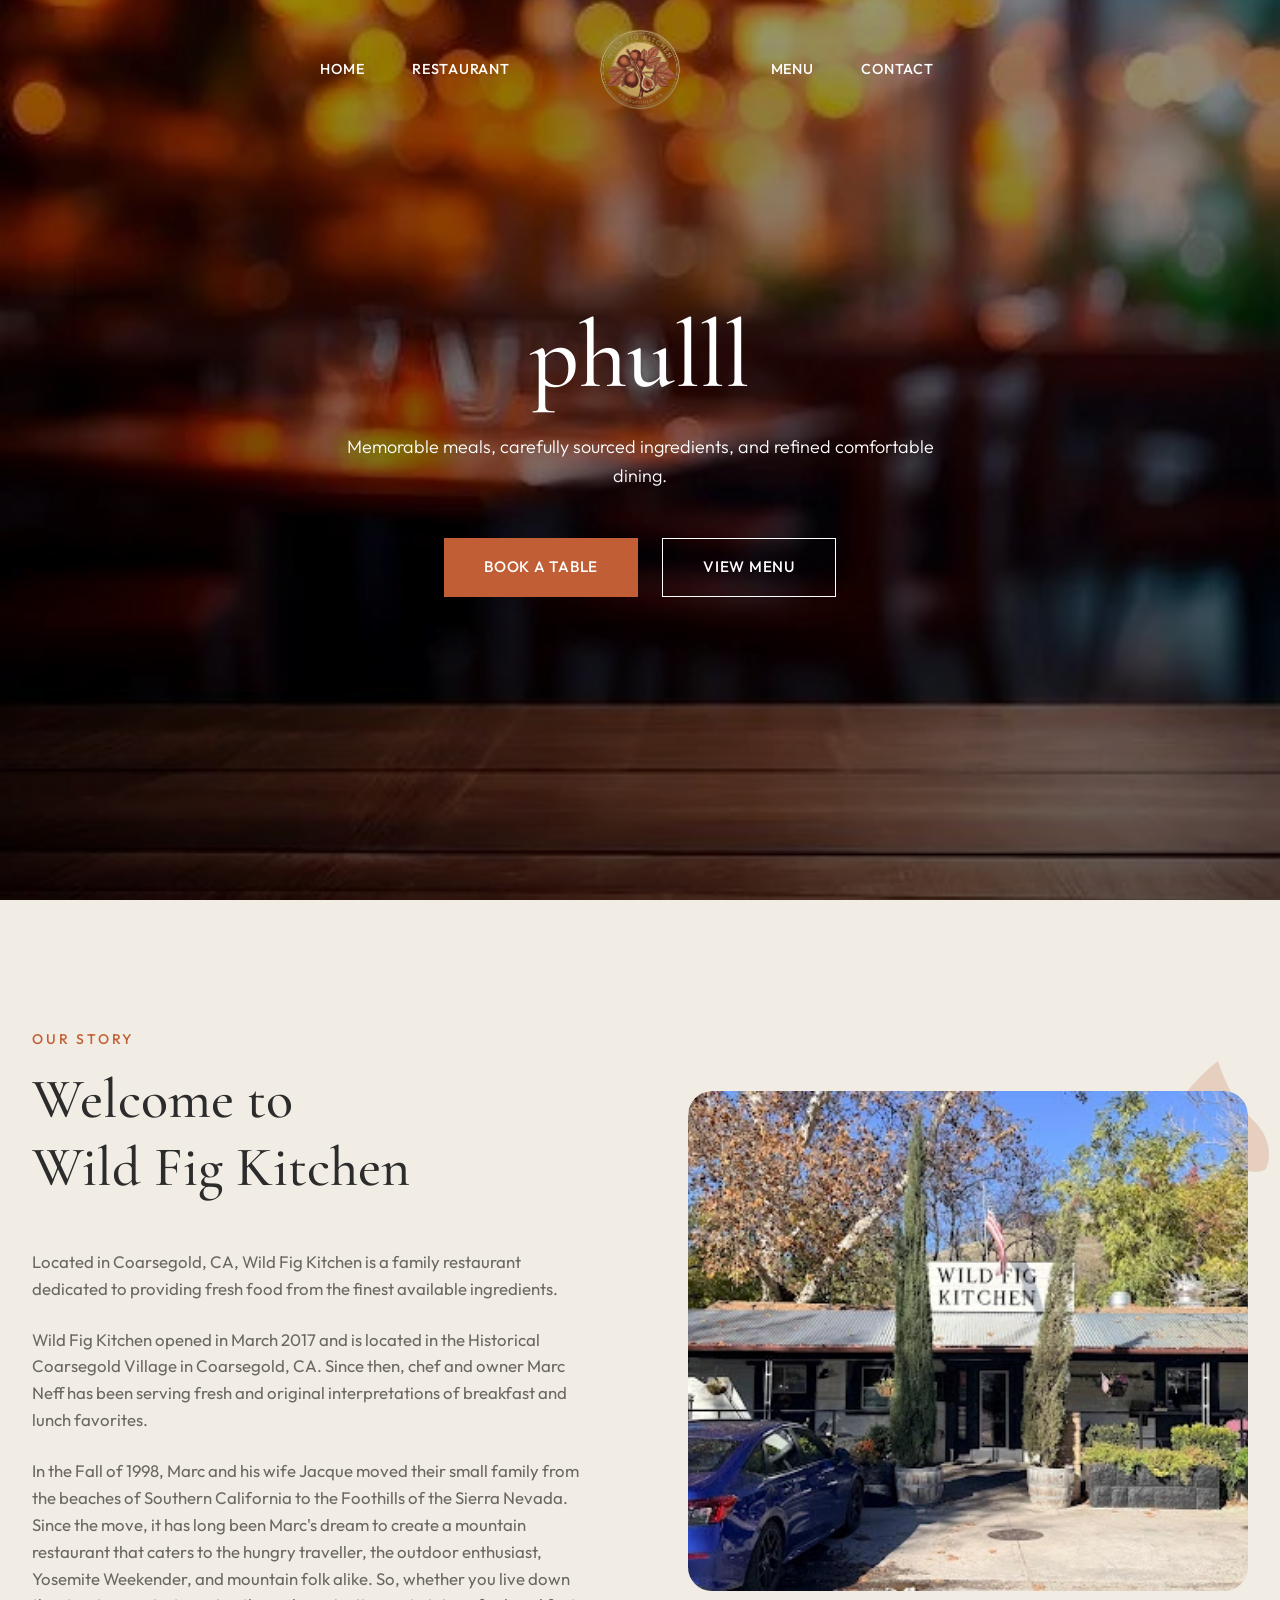
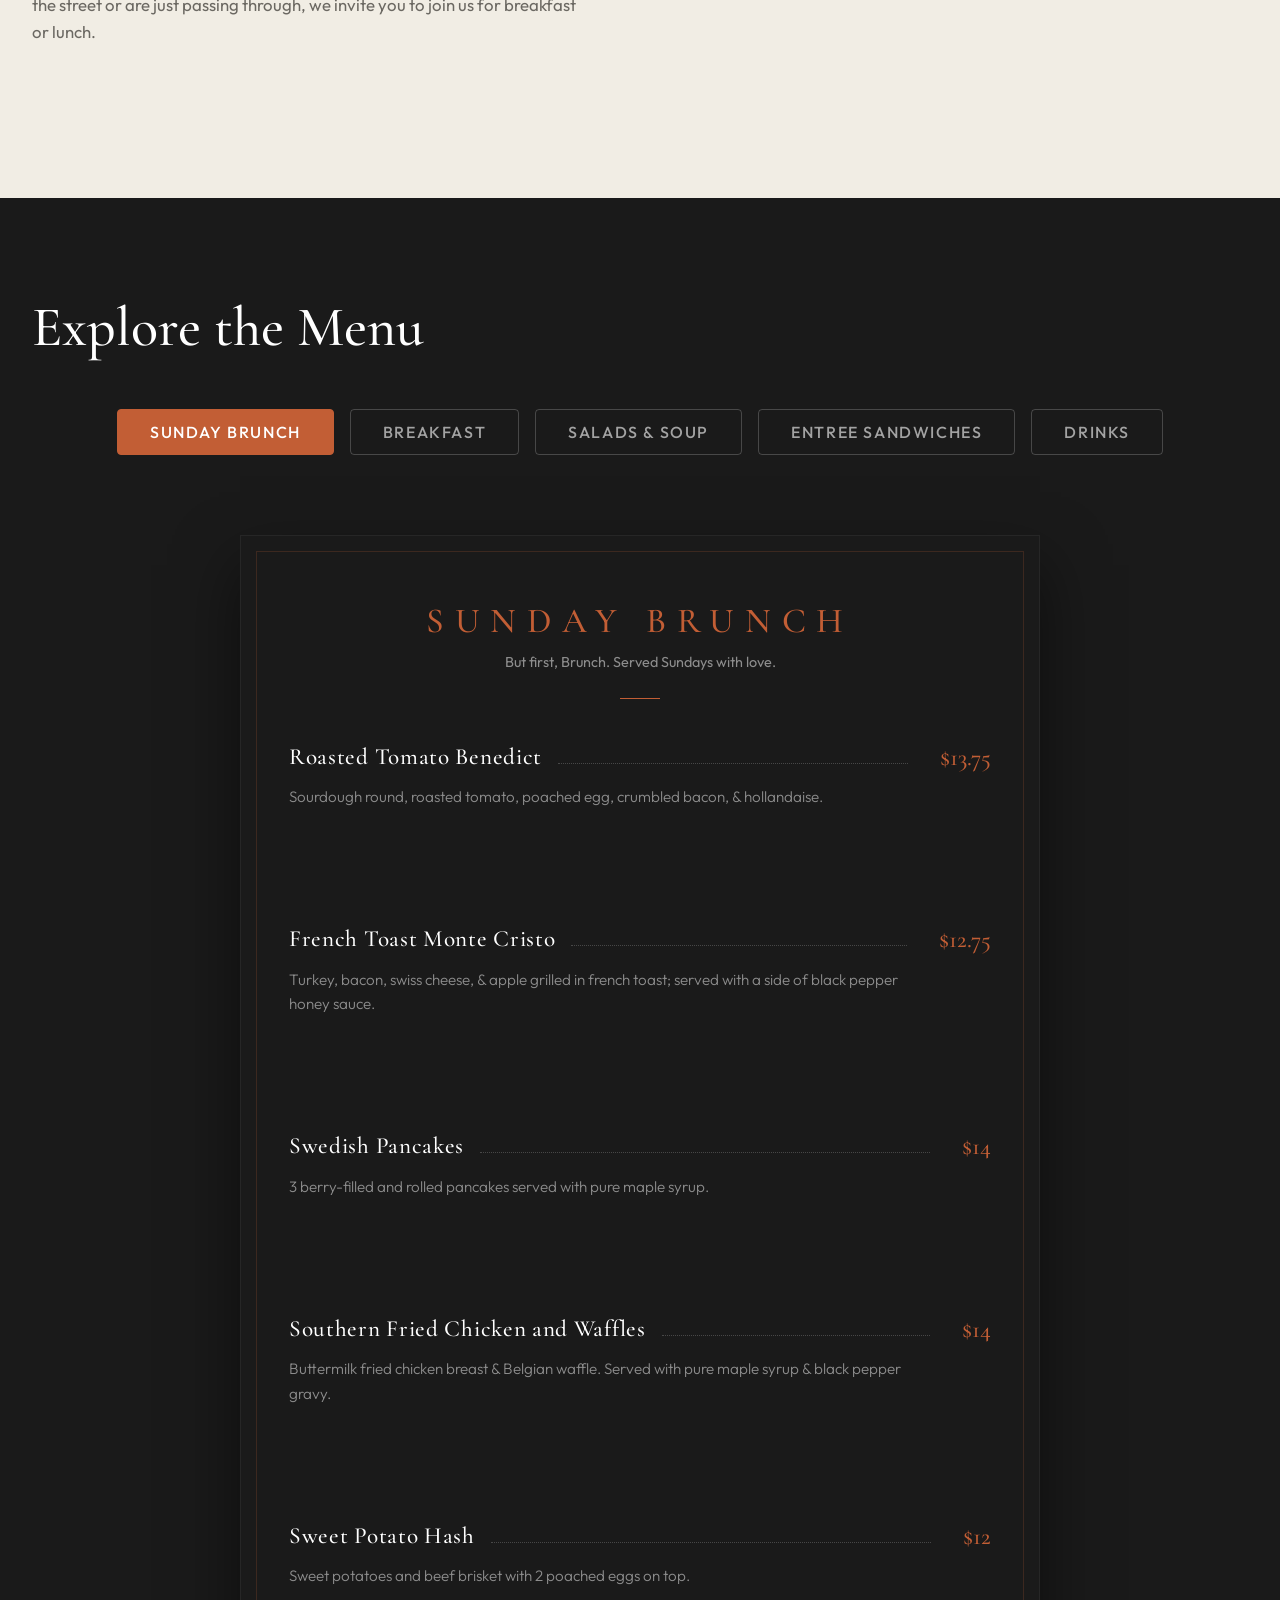
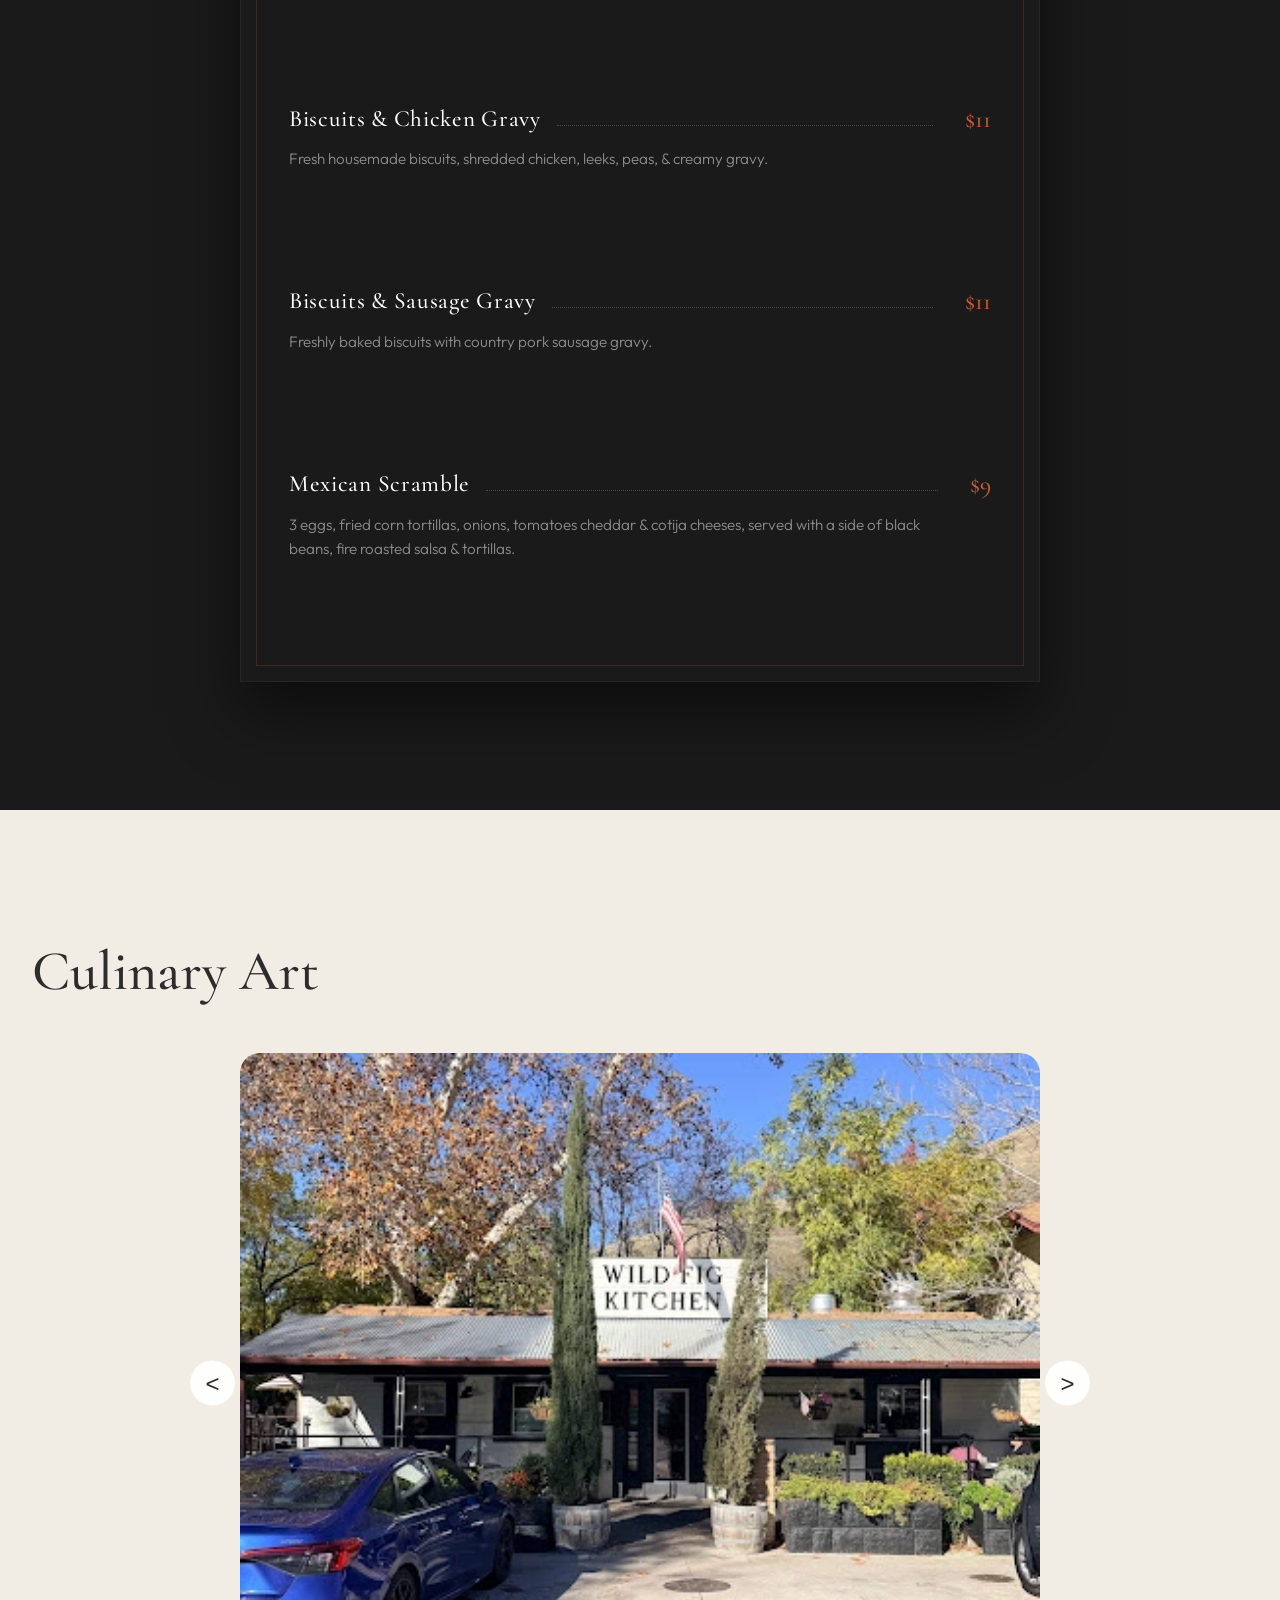
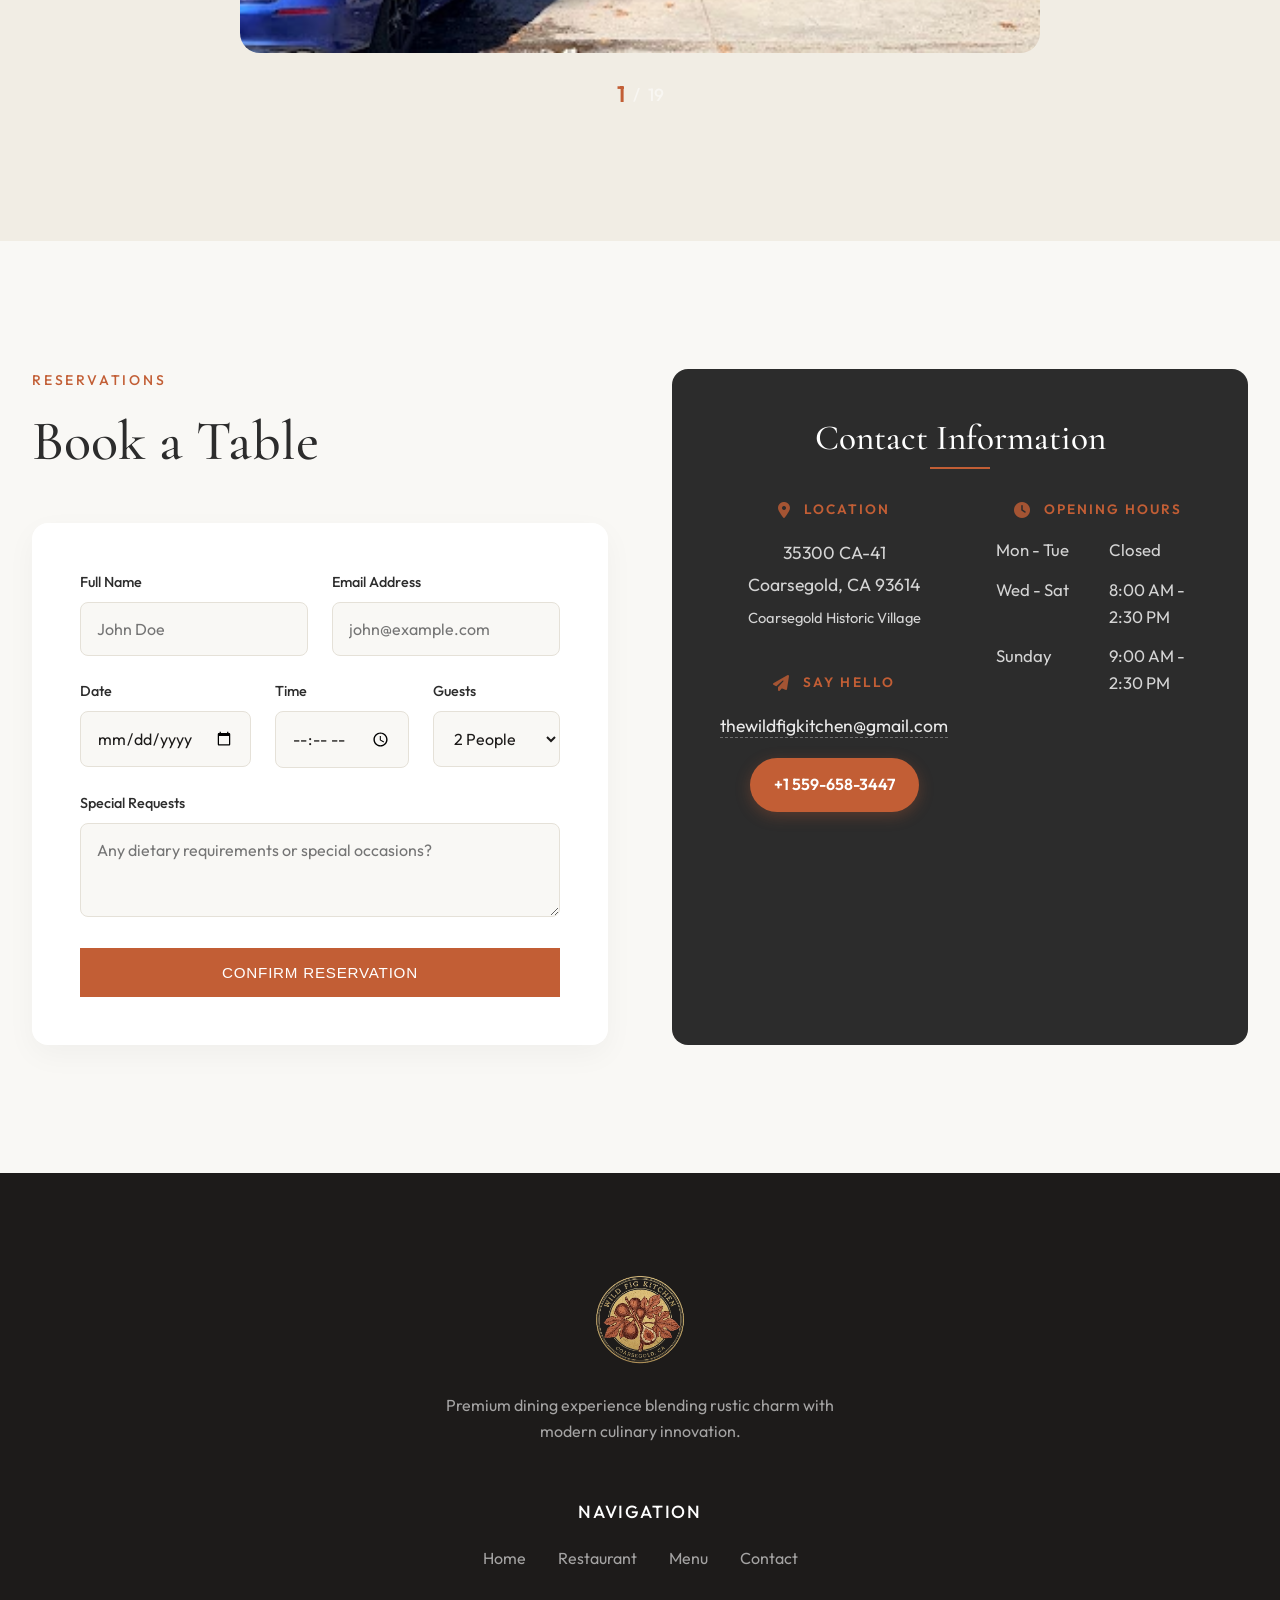
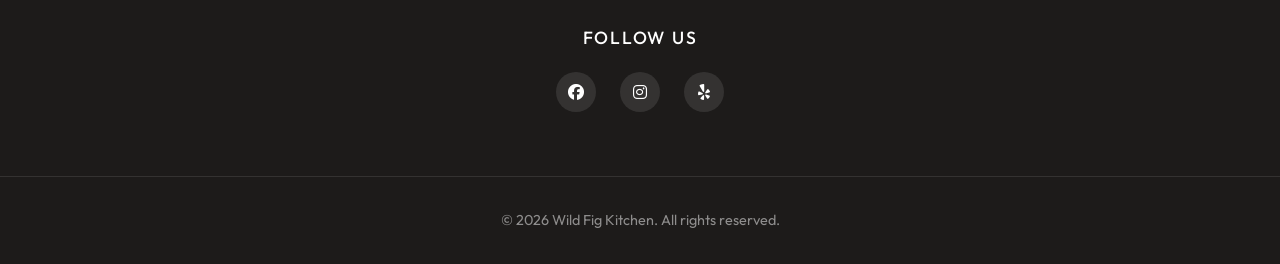
==== commit f9825cf2: "Add files via upload" ====
--- a/index.html
+++ b/index.html
@@ -62,7 +62,7 @@
         <!-- Background image is set in CSS -->
         <div class="hero-overlay"></div>
         <div class="hero-content">
-            <h1 class="hero-title animate-on-load">It's Kind of A <br> <span class="text-italic">Fig Deal</span></h1>
+            <h1 class="hero-title animate-on-load">phulll</h1>
             <p class="hero-subtitle animate-on-load delay-1">Memorable meals, carefully sourced ingredients, and refined
                 comfortable dining.</p>
             <div class="hero-actions animate-on-load delay-2">
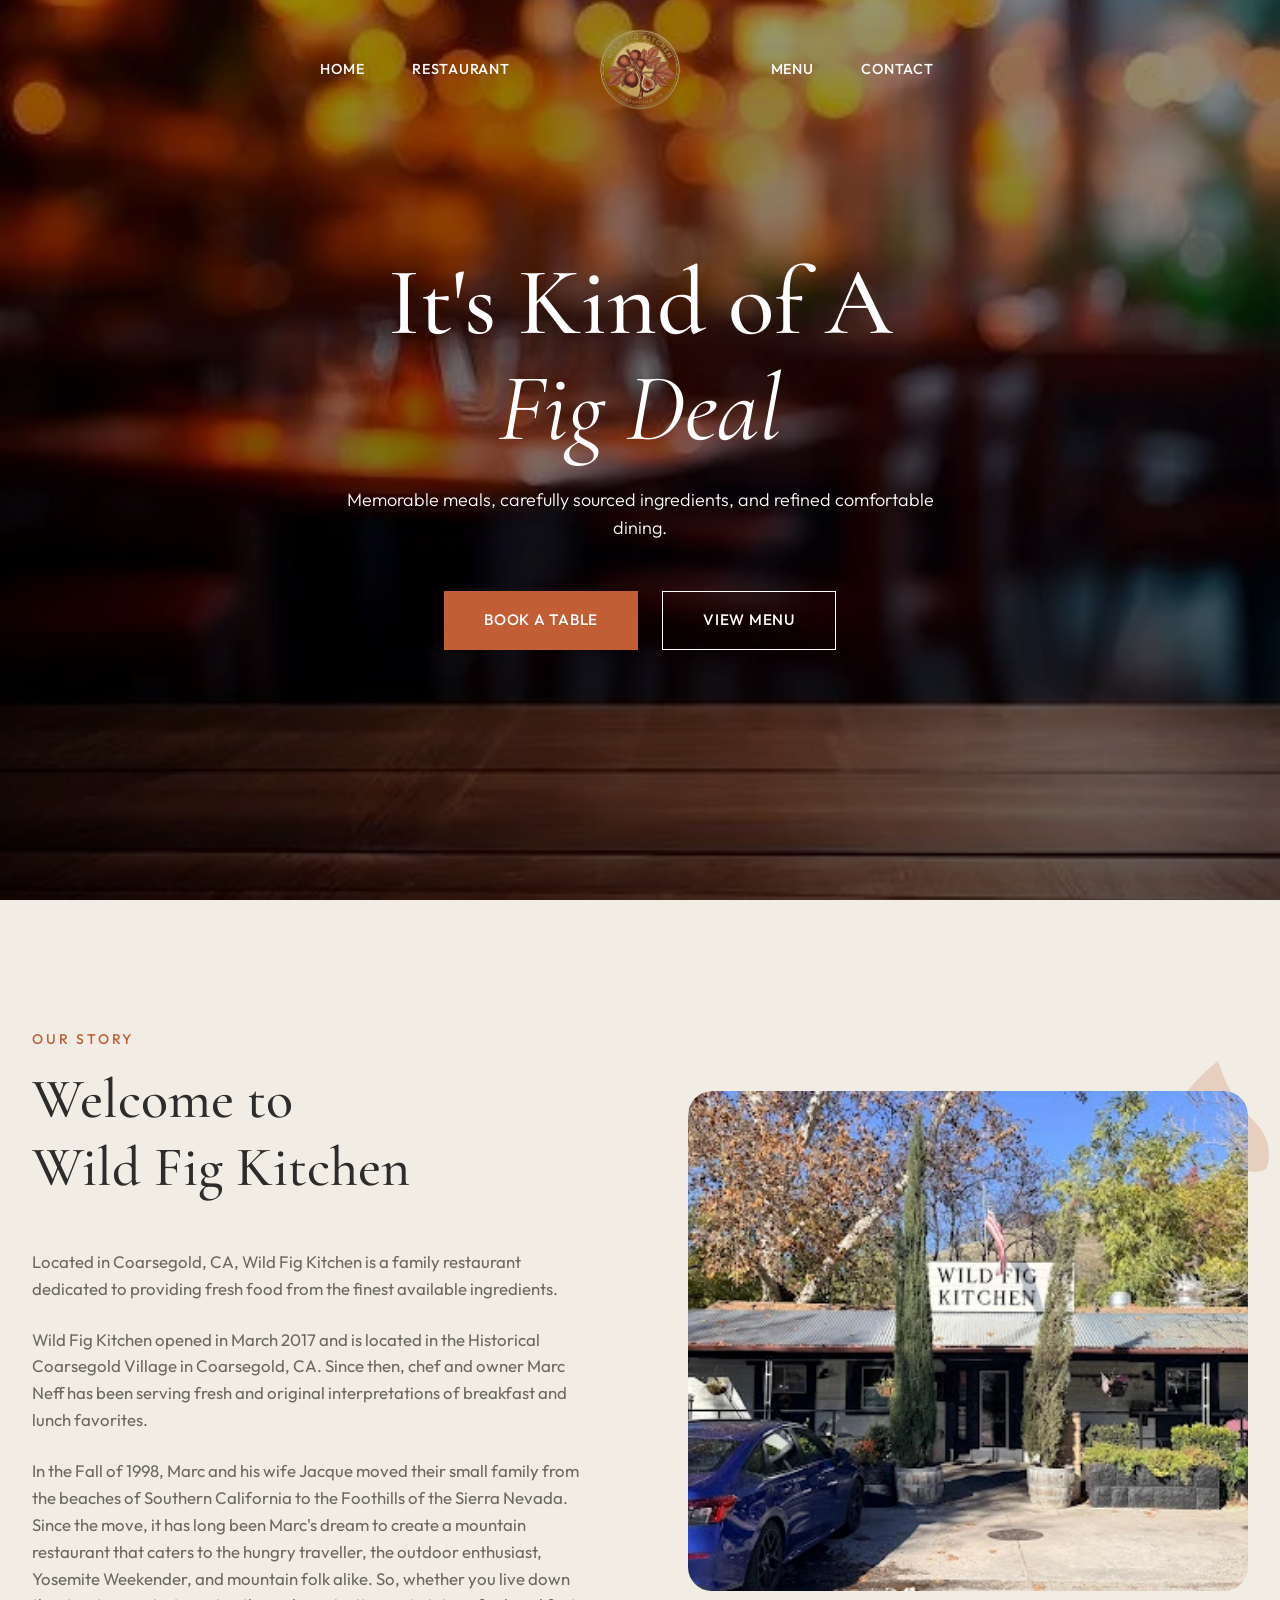
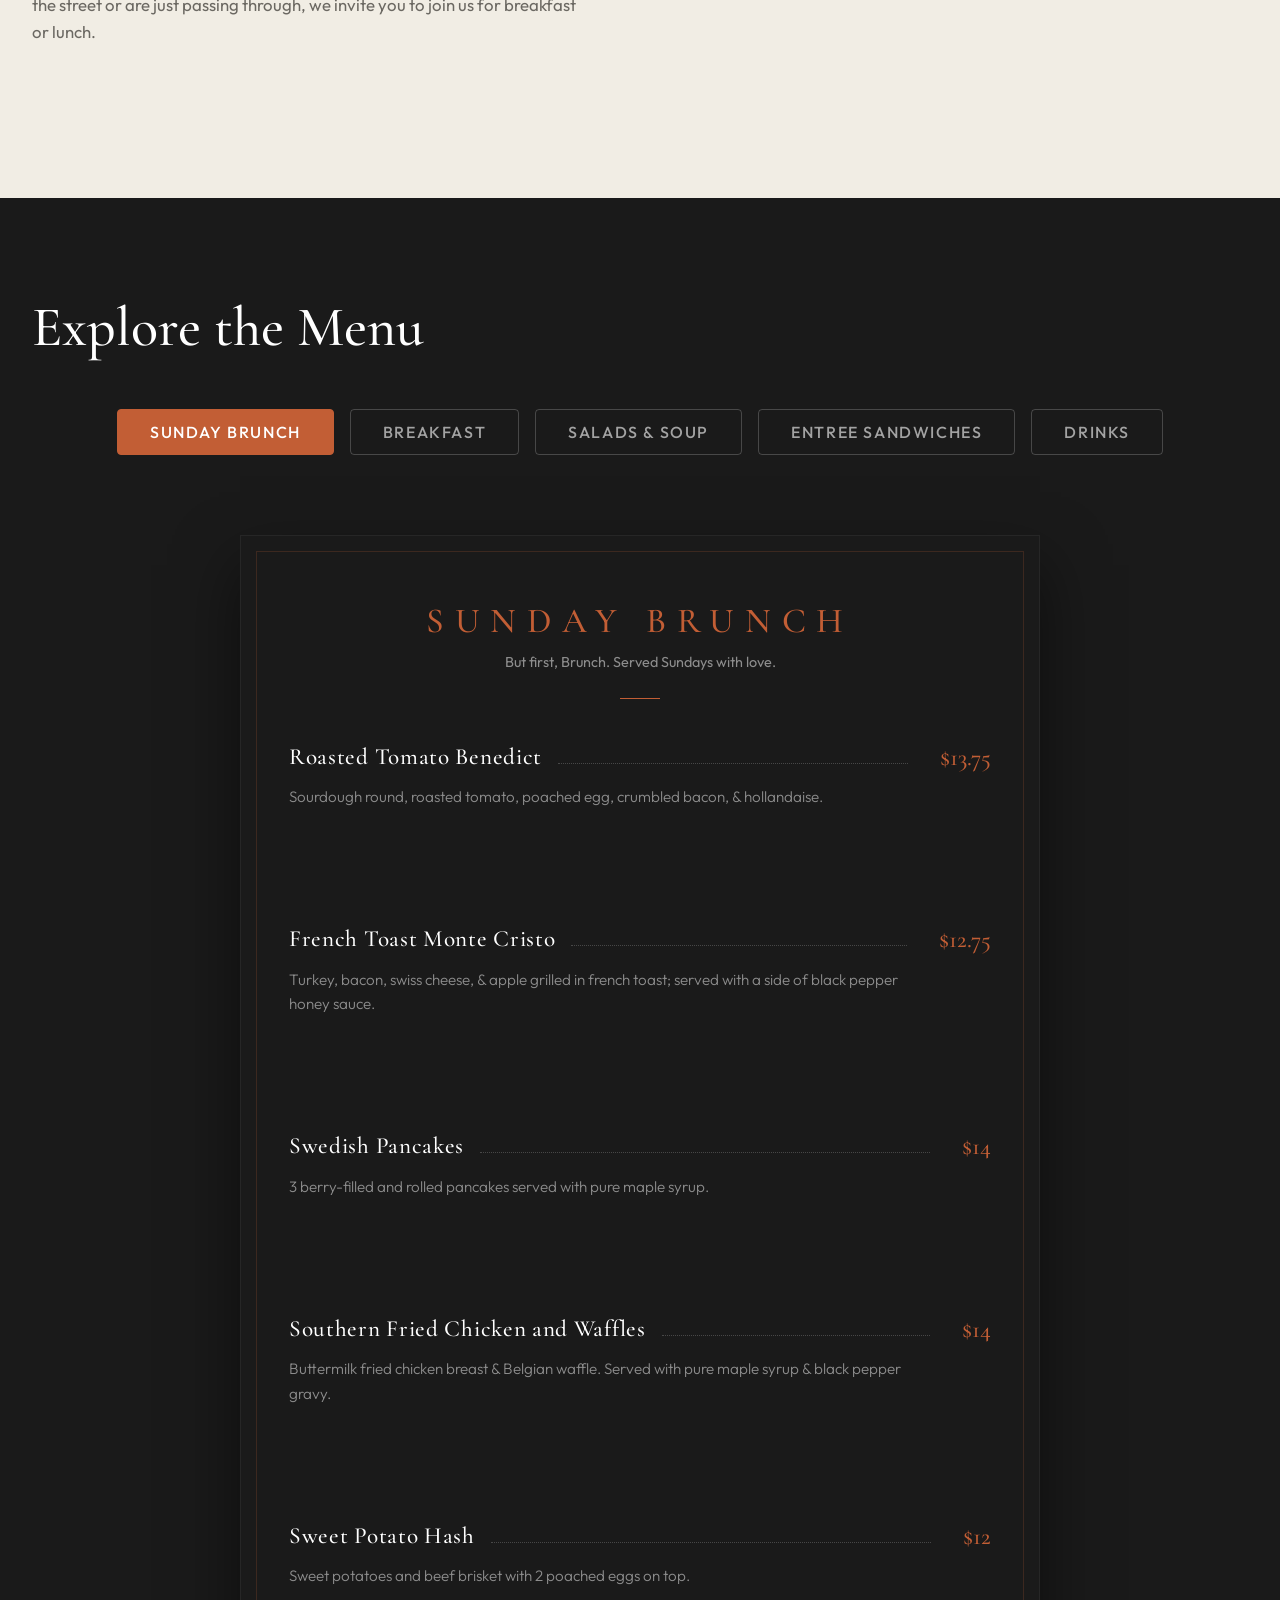
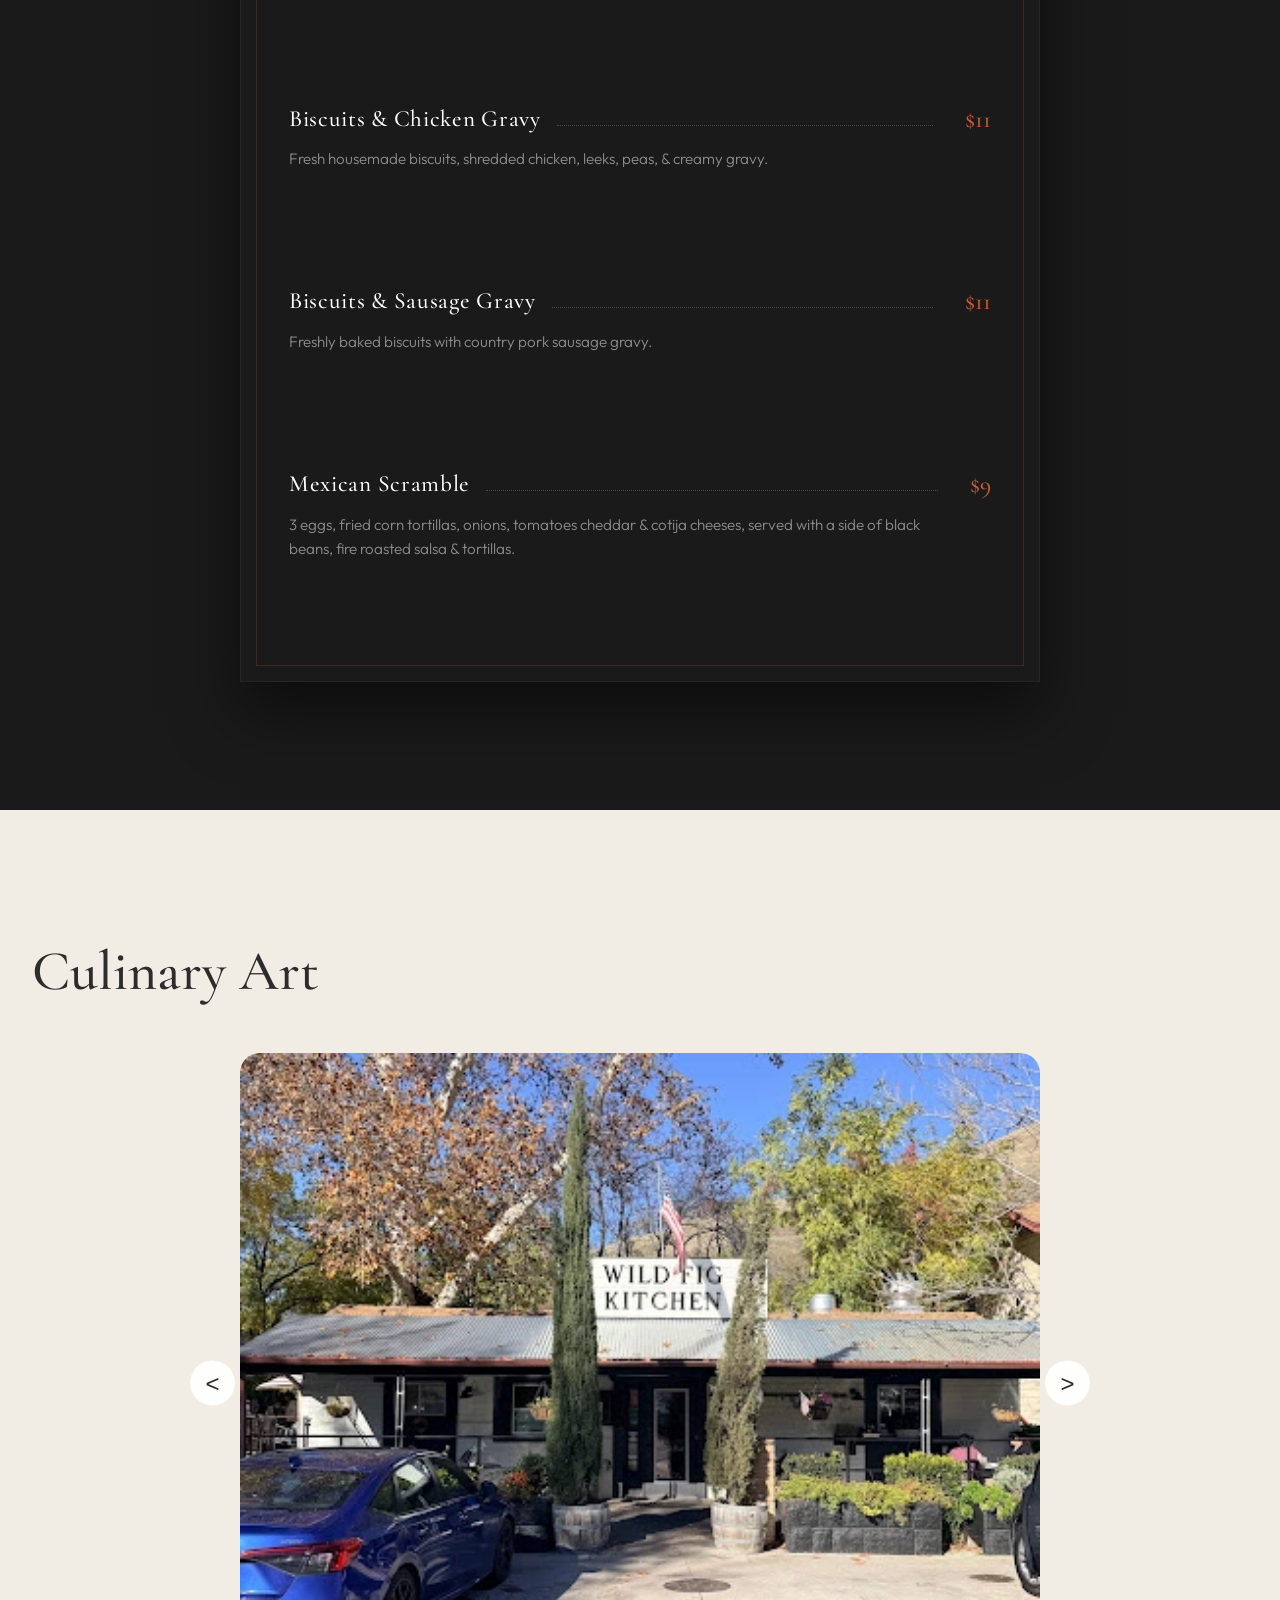
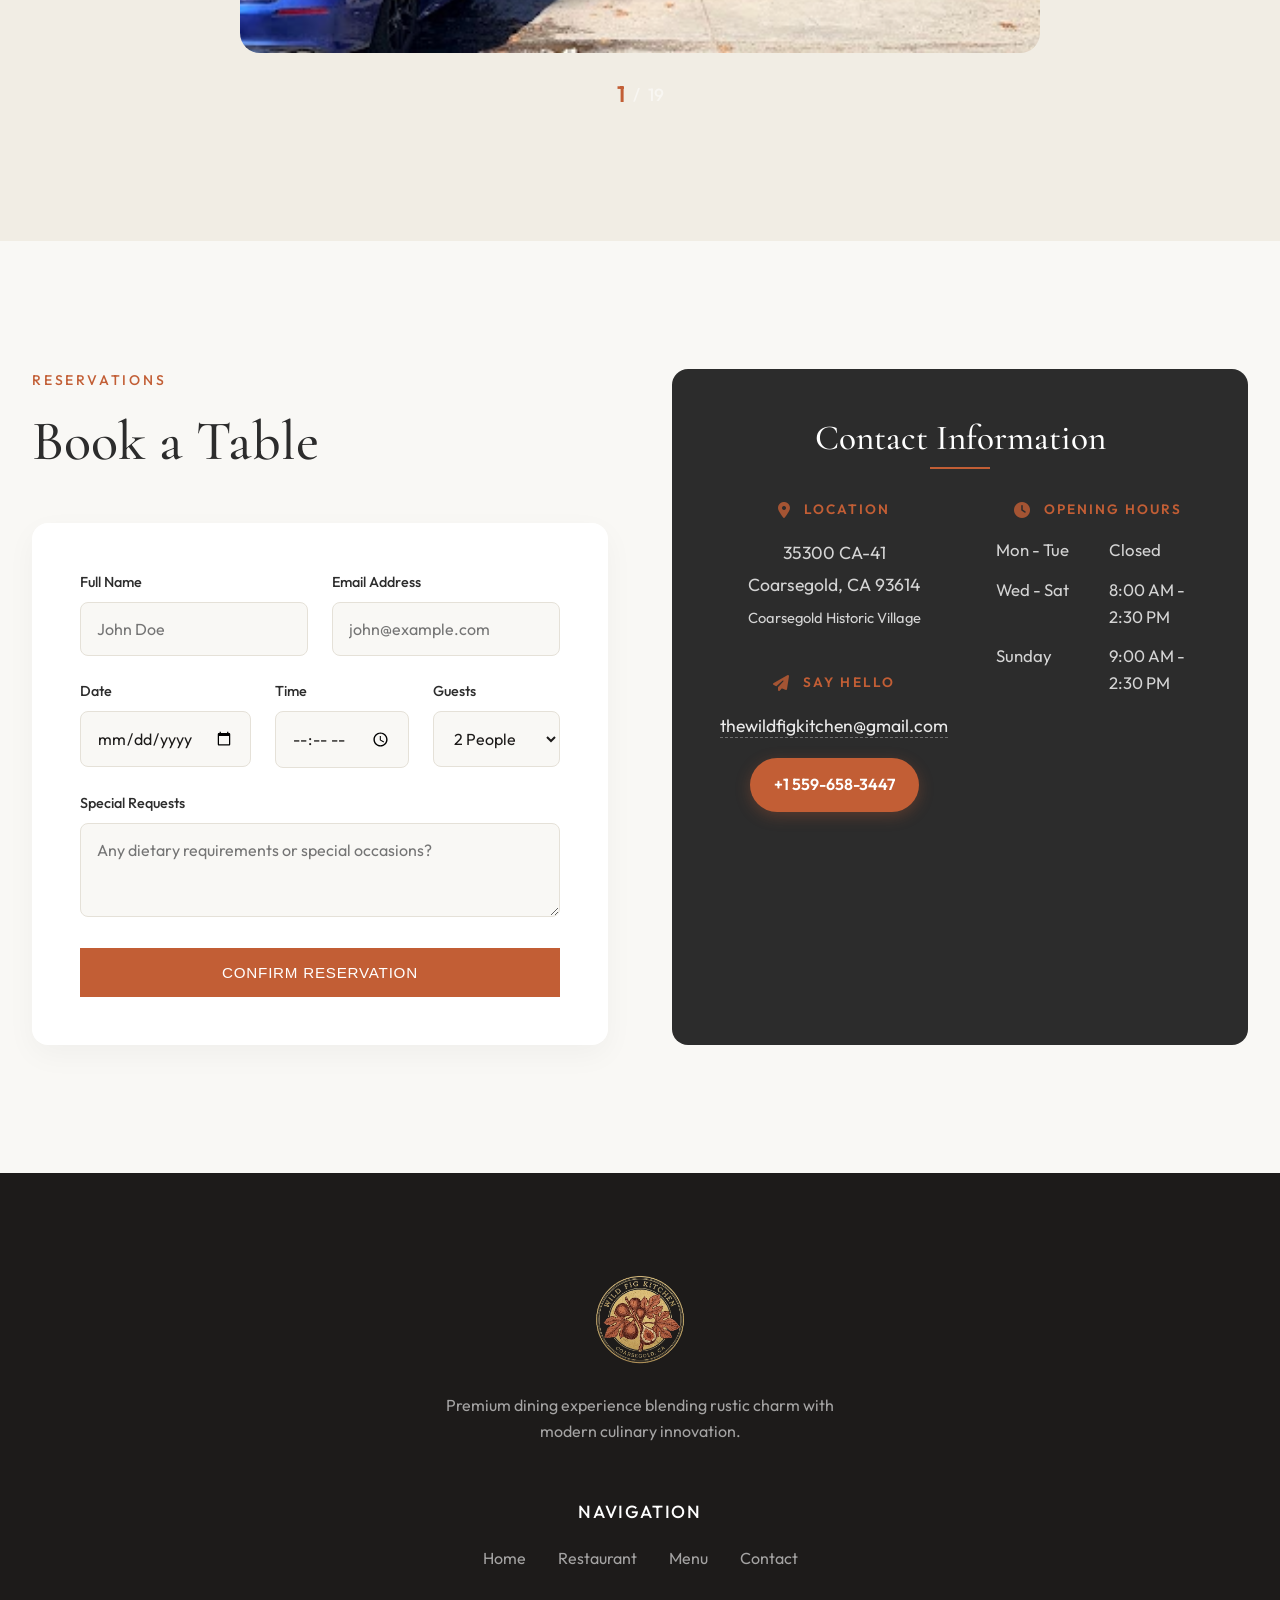
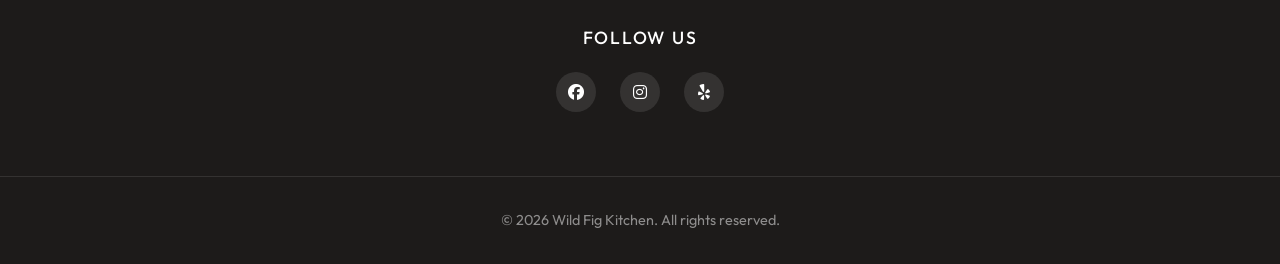
==== commit 87d68252: "Add files via upload" ====
--- a/index.html
+++ b/index.html
@@ -62,7 +62,7 @@
         <!-- Background image is set in CSS -->
         <div class="hero-overlay"></div>
         <div class="hero-content">
-            <h1 class="hero-title animate-on-load">phulll</h1>
+            <h1 class="hero-title animate-on-load">It's Kind of A <br> <span class="text-italic">Fig Deal</span></h1>
             <p class="hero-subtitle animate-on-load delay-1">Memorable meals, carefully sourced ingredients, and refined
                 comfortable dining.</p>
             <div class="hero-actions animate-on-load delay-2">
